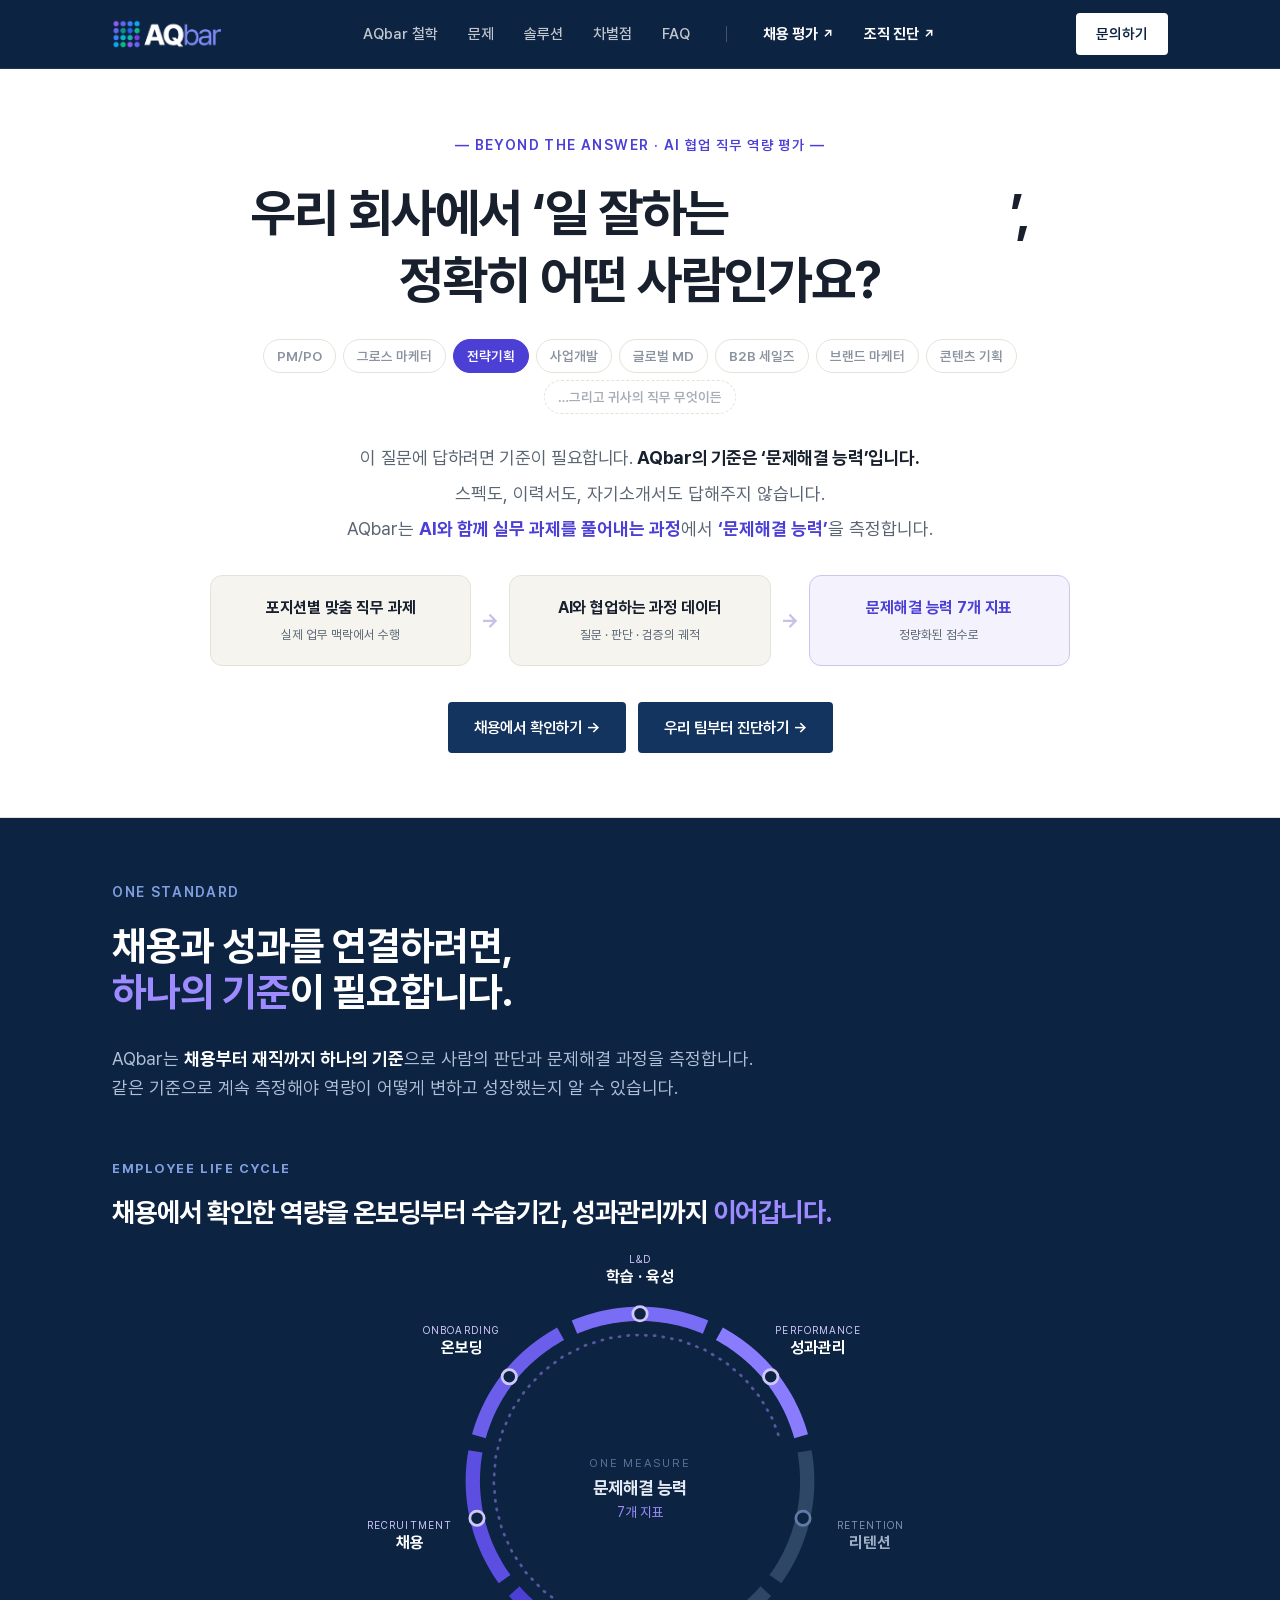
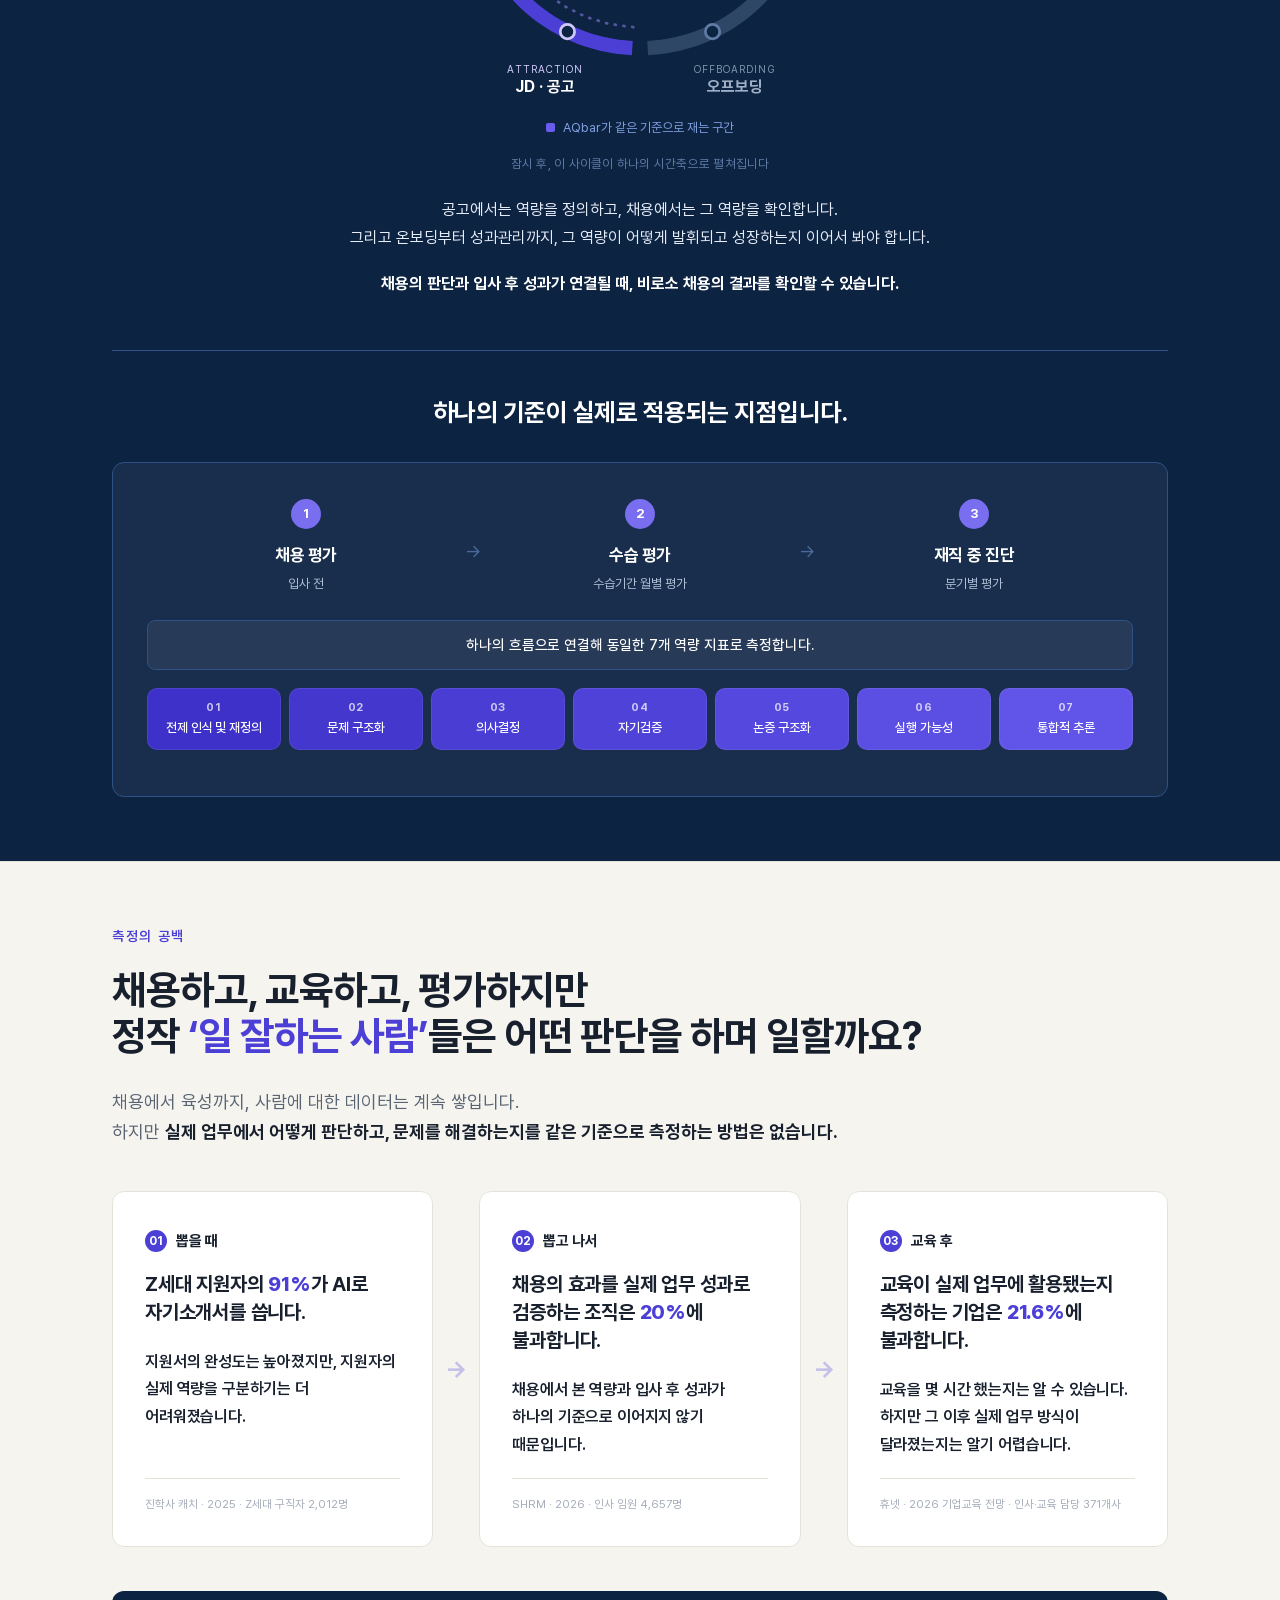
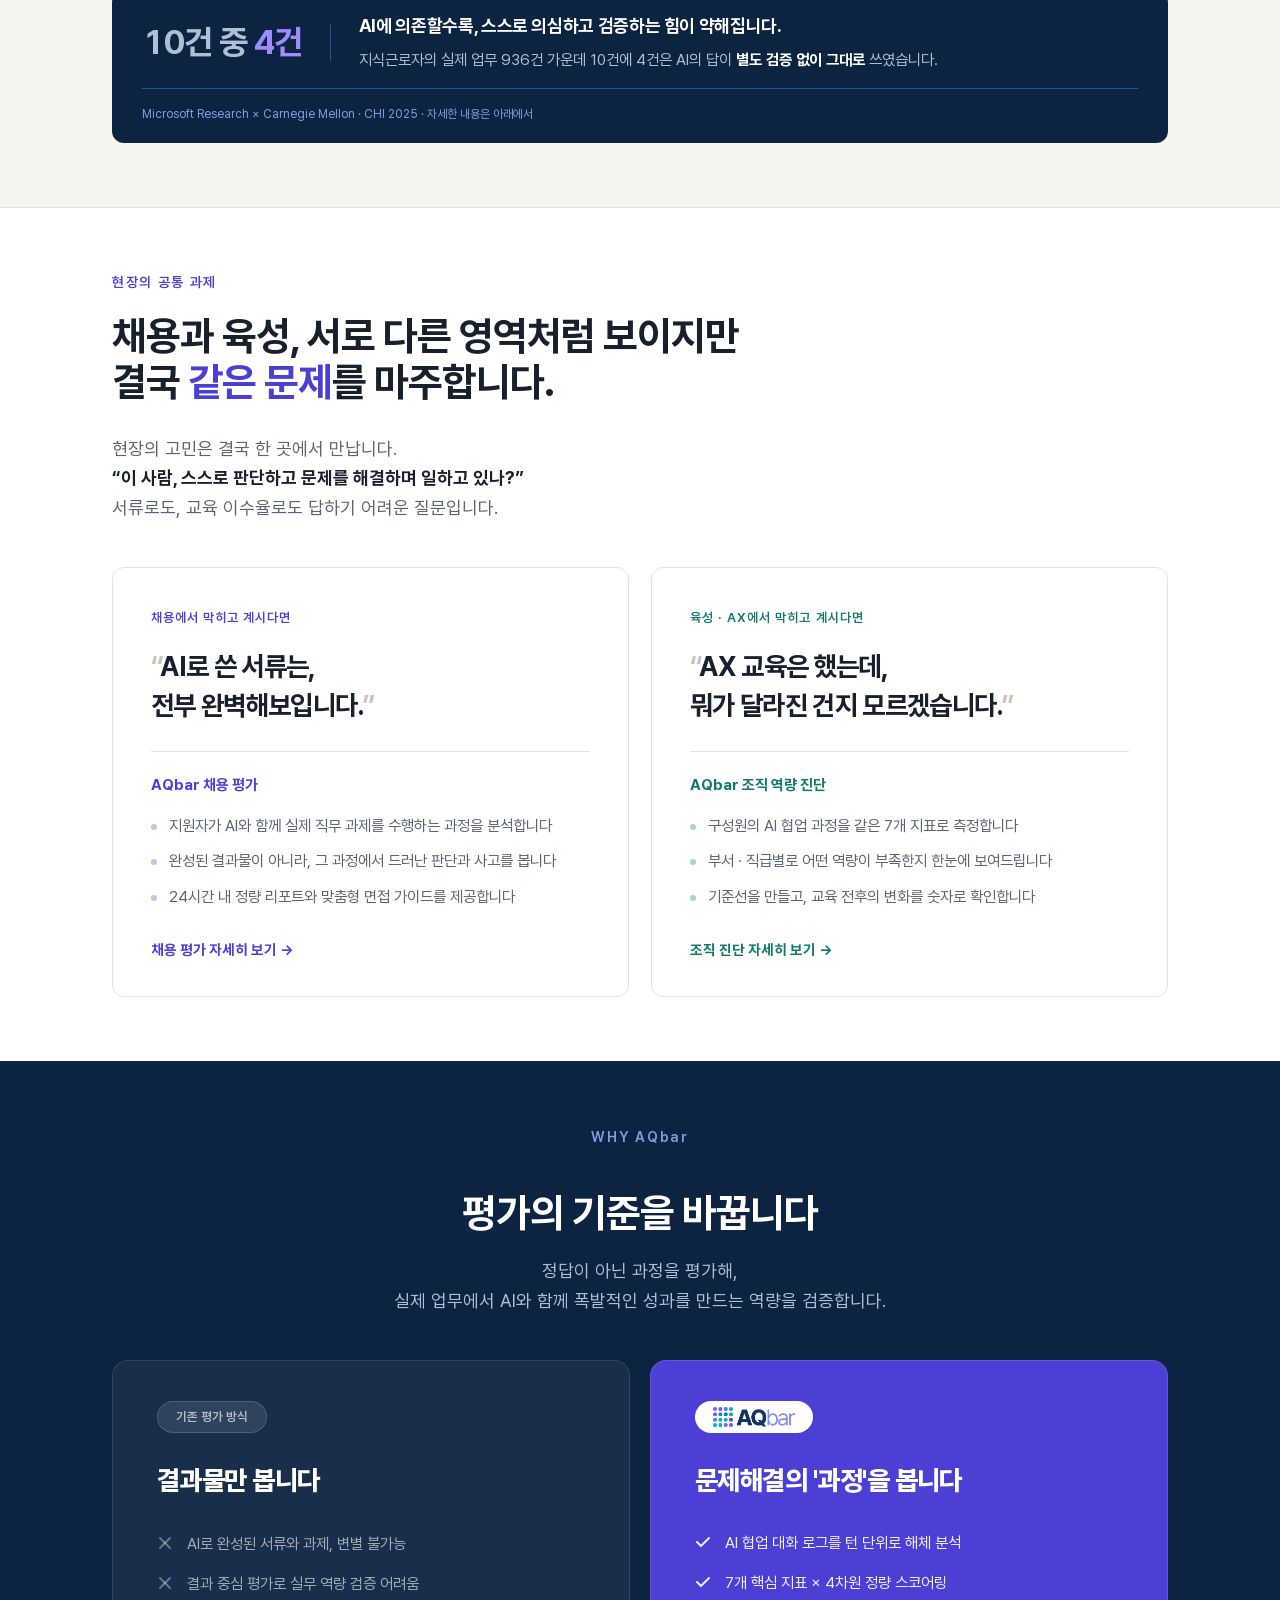
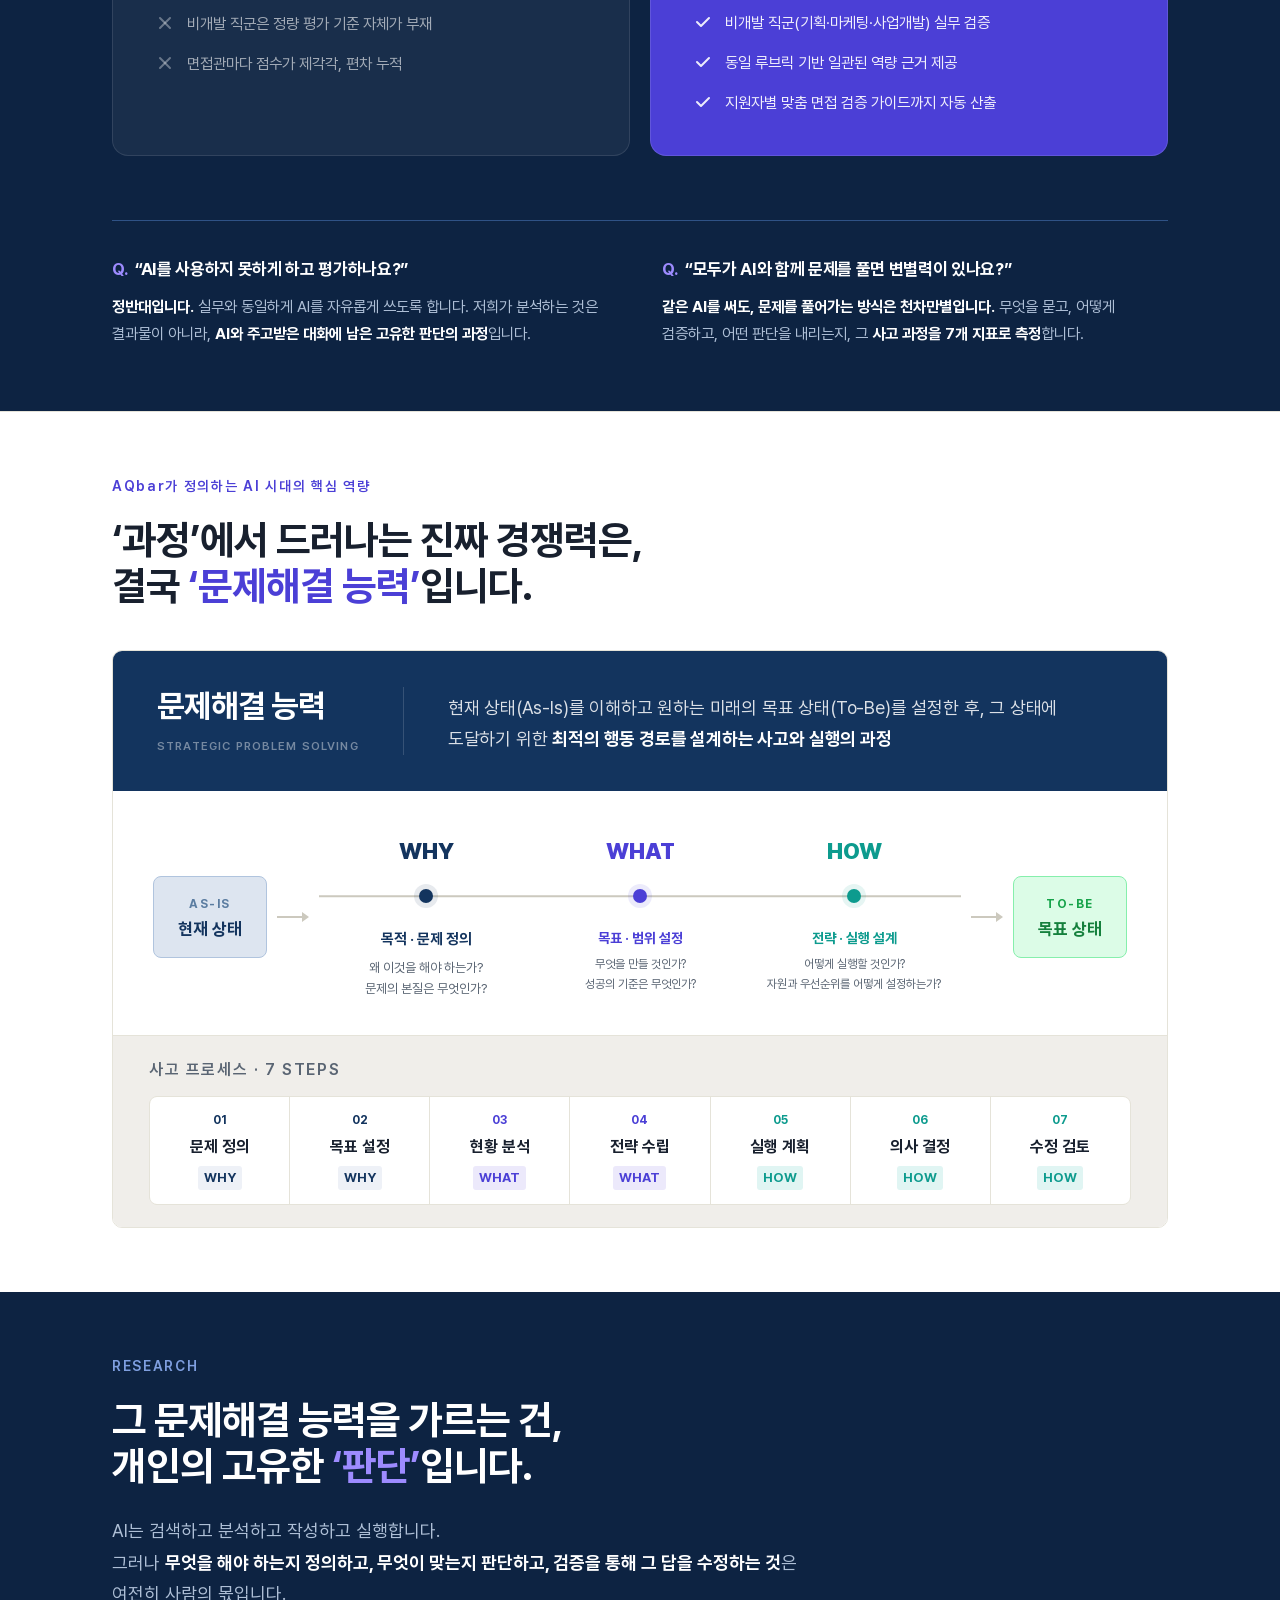
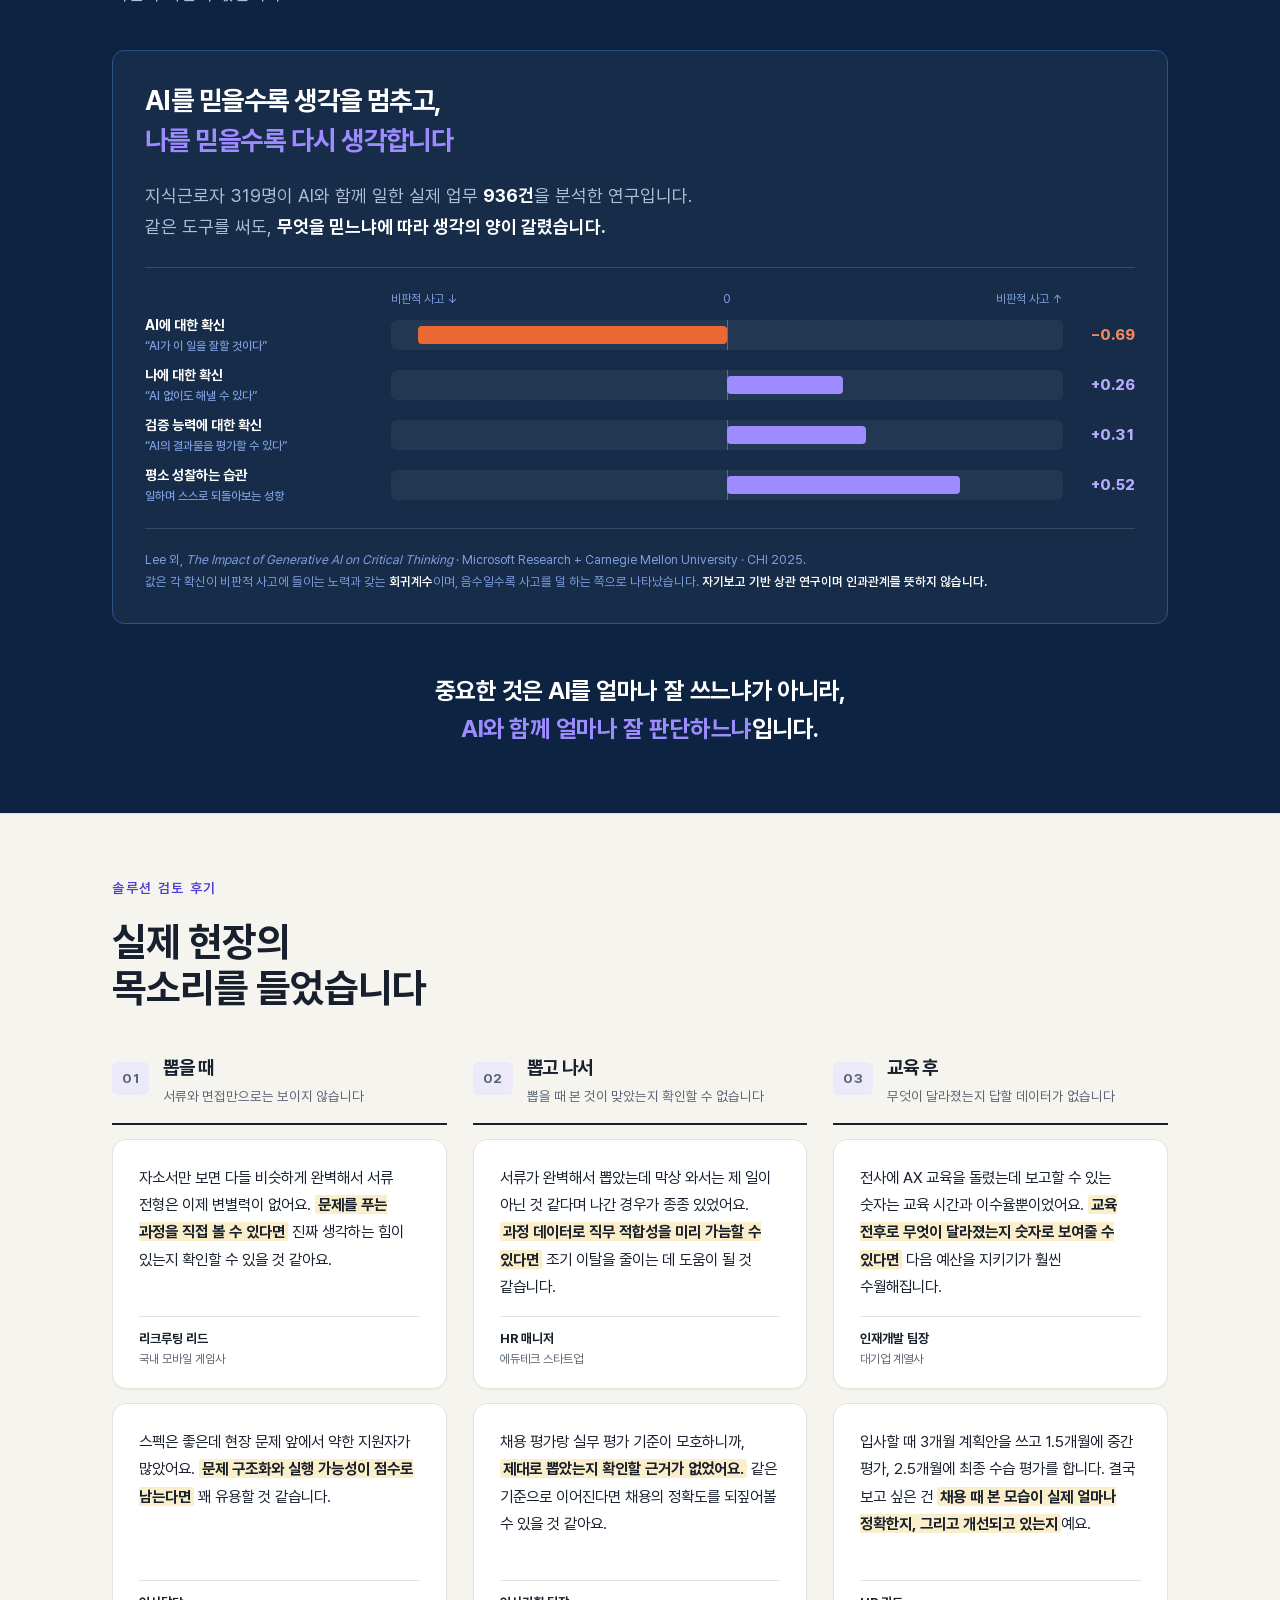
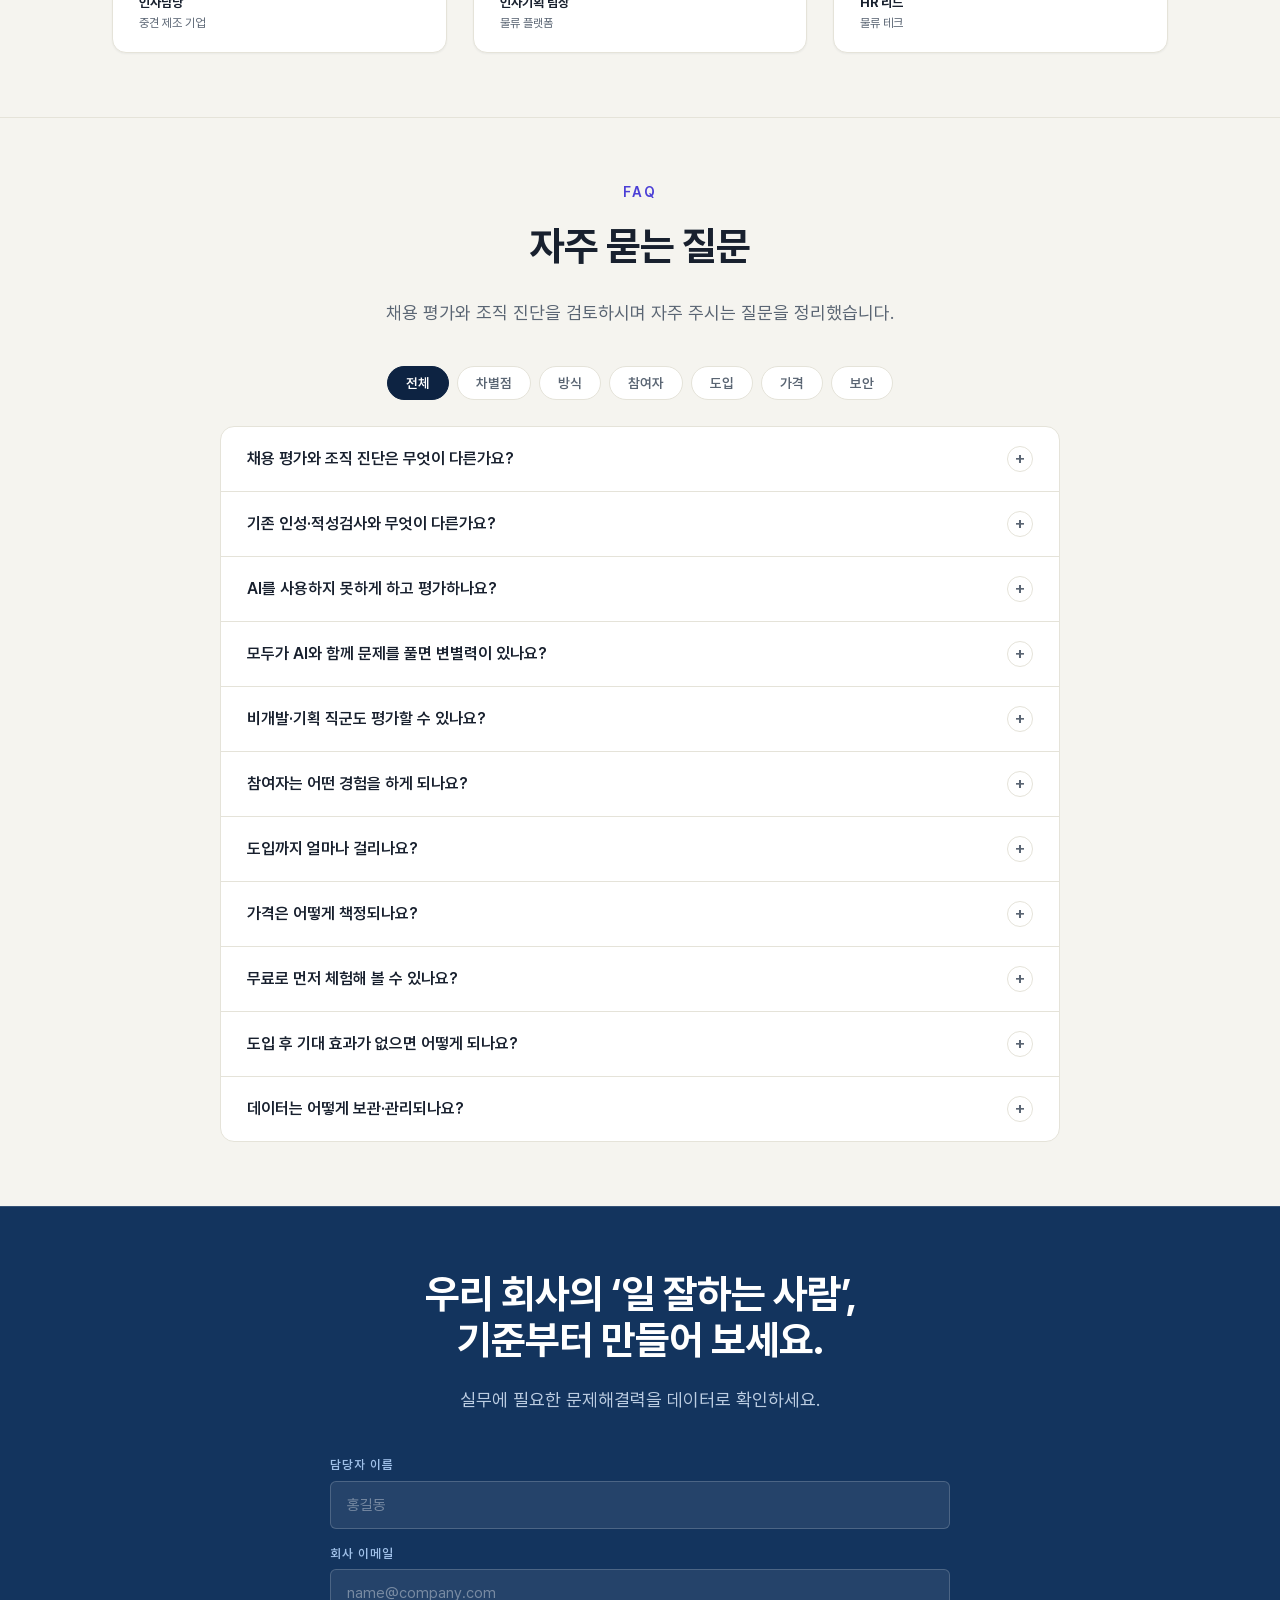
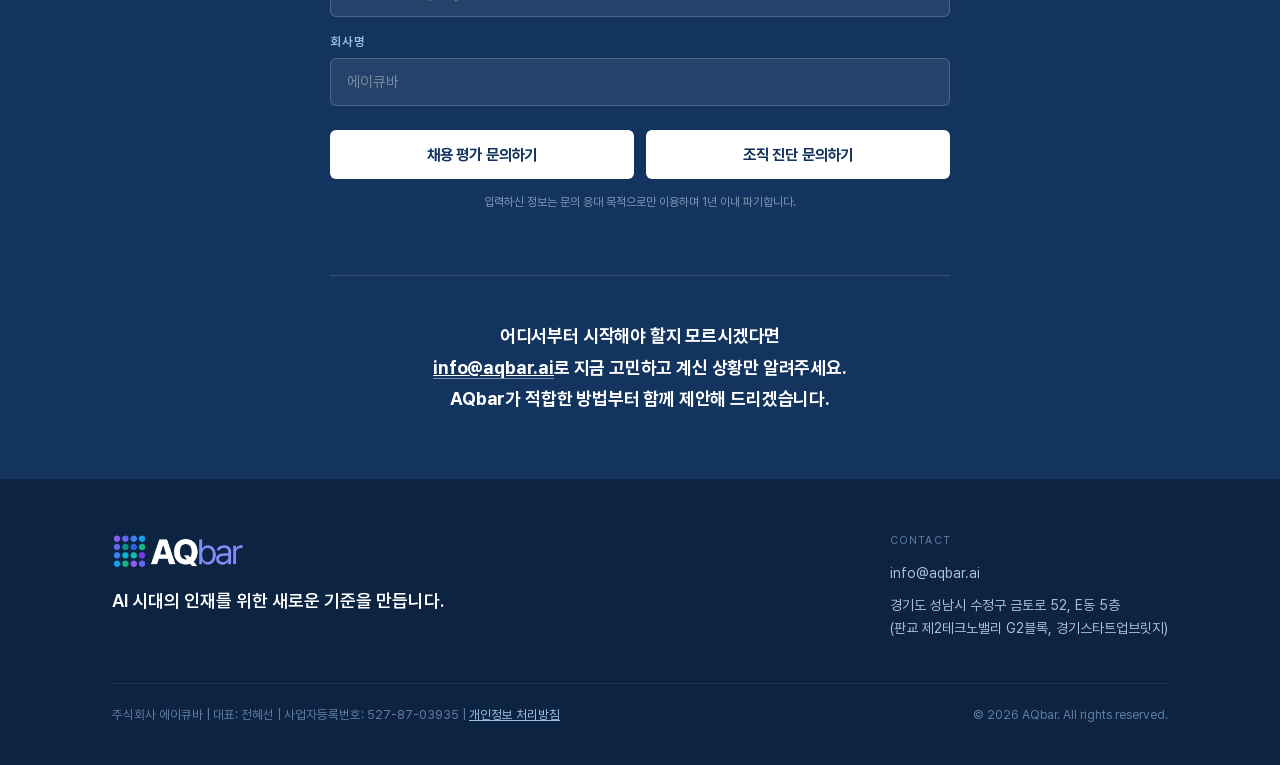
==== index.html @ 27cfe265 "절대경로 링크를 상대경로로 수정 (GitHub Pages 서브폴더 배포 대응) 사이트가 hjun116.github.io/aqbar-website-preview/ 서브폴더에 배포되는" ====
<!DOCTYPE html>
<html lang="ko">
<head>
<script async src="https://www.googletagmanager.com/gtag/js?id=G-YD8F18L7QG"></script>
<script>window.dataLayer=window.dataLayer||[];function gtag(){dataLayer.push(arguments);}gtag('js',new Date());gtag('config','G-YD8F18L7QG');</script>
<meta charset="UTF-8">
<meta name="viewport" content="width=device-width, initial-scale=1.0">
<meta name="format-detection" content="telephone=no">
<title>AQbar(에이큐바) - 일 잘하는 사람을, 숫자로 정의합니다</title>
<meta name="description" content="AQbar는 지원자와 재직자가 AI와 함께 실제 직무 과제를 푸는 과정을 7개 지표로 분석해, '일 잘하는 사람'을 숫자로 정의합니다. 채용 평가와 조직 역량 진단을 하나의 기준으로.">
<link rel="canonical" href="https://aqbar.ai/">
<meta property="og:site_name" content="AQbar(에이큐바)">
<meta property="og:locale" content="ko_KR">
<meta property="og:title" content="우리 회사에서 '일 잘하는 사람', 정확히 어떤 사람입니까?">
<meta property="og:description" content="답할 수 있어야 제대로 뽑고, 답할 수 있어야 제대로 키웁니다. AQbar는 지원자와 재직자가 AI와 함께 실제 직무 과제를 푸는 과정을 7개 지표로 측정합니다.">
<meta property="og:type" content="website">
<meta property="og:url" content="https://aqbar.ai/">
<!-- ⚠️ og-main.png: 로고 아님. 1200×630 전용 이미지로 제작 -->
<meta property="og:image" content="https://aqbar.ai/assets/og-main.png?v=1">
<meta property="og:image:width" content="1200">
<meta property="og:image:height" content="630">
<meta name="twitter:card" content="summary_large_image">
<meta name="twitter:image" content="https://aqbar.ai/assets/og-main.png?v=1">
<link rel="stylesheet" as="style" href="fonts/pretendard/pretendard.css">
<style>
  :root{
    --primary:#13345e;--primary-deep:#0d2342;--accent:#4b3fd6;
    --ink:#18202e;--muted:#5a6573;--bg:#fff;--bg-alt:#f5f4ef;--border:#e5e3d9;
    --on-dark-label:#7f9fe0;--on-dark-body:#aebfd6;--on-dark-rule:#2f5286;
    --hire:#4b3fd6;--lnd:#0f7a6b;
    --sp:64px;--gutter:32px;--container:1120px;--nav-h:68px;
  }
  @media(max-width:768px){:root{--sp:44px;--gutter:20px;}}
  *,*::before,*::after{box-sizing:border-box;}
  /* overflow-x 를 body 에도 주면 body 가 스크롤 컨테이너가 되어
     헤더의 position:sticky 가 화면이 아니라 body 기준이 되고, 결국 고정되지 않는다.
     가로 스크롤 차단은 html 에만 둔다. */
  html{overflow-x:hidden;}
  html,body{margin:0;padding:0;}
  html{scroll-behavior:smooth;}
  body{font-family:'Pretendard','Pretendard Variable',-apple-system,system-ui,sans-serif;-webkit-font-smoothing:antialiased;text-rendering:optimizeLegibility;color:var(--ink);background:var(--bg);line-height:1.5;word-break:keep-all;}
  ::selection{background:#d8d4f7;}
  img{max-width:100%;}
  .aq-sec{padding:var(--sp) var(--gutter);max-width:var(--container);margin:0 auto;}
  .aq-h2{font-size:clamp(24px,3.4vw,40px);line-height:1.16;letter-spacing:-.025em;font-weight:700;margin:0;}
  .aq-label{font-size:14px;font-weight:600;letter-spacing:.12em;color:var(--accent);text-transform:uppercase;margin-bottom:20px;}
  .aq-accent{color:var(--accent);}
  /* 스티키 헤더(--nav-h 68px + 보더 1px) 높이에 맞춰 섹션 시작선이 헤더 바로 아래에 붙게 한다 */
  section[id]{scroll-margin-top:var(--nav-h);}
  @media(max-width:768px){br.mn-br-lg{display:none;}}
  br.mn-br-mo{display:none;}
  @media(max-width:768px){br.mn-br-mo{display:inline;}}
  /* 좁은 데스크톱에서 줄이 넘쳐 두 글자짜리 고아 줄이 생기는 긴 문장용 */
  @media(max-width:960px){br.mn-br-xl{display:none;}}

  /* NAV */
  .mn-header{position:sticky;top:0;z-index:50;background:var(--primary-deep);border-bottom:1px solid rgba(255,255,255,.08);}
  .mn-header__inner{max-width:var(--container);margin:0 auto;padding:0 var(--gutter);height:var(--nav-h);display:flex;align-items:center;justify-content:space-between;gap:28px;}
  .mn-logo{display:flex;align-items:center;flex:none;line-height:0;}
  .mn-logo img{height:30px;width:auto;display:block;}
  .aq-nav-links{display:flex;align-items:center;gap:30px;font-size:15px;font-weight:500;}
  .aq-nav-links a{color:rgba(255,255,255,.75);text-decoration:none;transition:color .15s;white-space:nowrap;}
  .aq-nav-links a:hover{color:#fff;}
  .aq-nav-sep{width:1px;height:16px;background:rgba(255,255,255,.22);margin:0 6px;flex:none;}
  .aq-nav-links a.aq-nav-out{color:#fff;font-weight:700;}
  .aq-nav-links a.aq-nav-out:hover{color:rgba(255,255,255,.75);}
  .aq-nav-out__arrow{font-size:13px;margin-left:1px;}
  .aq-nav-cta{display:flex;align-items:center;gap:12px;flex:none;white-space:nowrap;}
  .aq-nav-cta a{font-size:14.5px;font-weight:600;color:var(--primary-deep);text-decoration:none;padding:10px 20px;background:#fff;border-radius:4px;transition:background .15s;}
  .aq-nav-cta a:hover{background:#c7d6ef;}
  .aq-nav-toggle{display:none;background:none;border:1.5px solid rgba(255,255,255,.3);border-radius:6px;cursor:pointer;padding:7px 10px;color:#fff;flex-direction:column;gap:5px;flex:none;}
  .aq-nav-toggle span{display:block;width:18px;height:2px;background:currentColor;border-radius:1px;transition:transform .22s,opacity .18s;}
  .aq-nav-toggle[aria-expanded="true"] span:nth-child(1){transform:translateY(7px) rotate(45deg);}
  .aq-nav-toggle[aria-expanded="true"] span:nth-child(2){opacity:0;transform:scaleX(0);}
  .aq-nav-toggle[aria-expanded="true"] span:nth-child(3){transform:translateY(-7px) rotate(-45deg);}
  /* 메뉴 7개 + 문의하기 버튼이 920px 아래에서 헤더를 넘쳐 가로 스크롤이 생긴다 */
  @media(max-width:920px){
    .aq-nav-links{display:none;position:absolute;top:var(--nav-h);left:0;right:0;background:var(--primary-deep);flex-direction:column;align-items:stretch;gap:0;padding:4px 0 12px;border-bottom:1px solid rgba(255,255,255,.1);z-index:49;}
    .aq-nav-links.open{display:flex;}
    .aq-nav-links a{padding:13px 24px;font-size:15px;}
    .aq-nav-sep{display:none;}.aq-nav-toggle{display:flex;}.aq-nav-cta{display:none;}
  }

  /* BUTTONS */
  .mn-btn{display:inline-block;font-size:15.5px;font-weight:600;text-decoration:none;border-radius:4px;padding:14px 26px;transition:background .15s,border-color .15s;}
  .mn-btn--primary{color:#fff;background:var(--primary);}
  .mn-btn--primary:hover{background:var(--primary-deep);}
  .mn-btn--ghost{color:var(--ink);background:#fff;border:1px solid var(--border);padding:14px 24px;}
  .mn-btn--ghost:hover{border-color:#c9c7bc;}
  .mn-btn--light{color:var(--primary-deep);background:#fff;}
  .mn-btn--light:hover{background:#e8edf6;}

  /* HERO */
  .mn-hero{background:var(--bg);border-bottom:1px solid var(--border);}
  .mn-hero__inner{max-width:1040px;margin:0 auto;padding:var(--sp) var(--gutter);text-align:center;}
  .mn-hero__eyebrow{display:inline-flex;align-items:center;gap:8px;margin-bottom:26px;flex-wrap:wrap;}
  .mn-hero__eyebrow span{font-size:14px;font-weight:600;letter-spacing:.1em;color:var(--accent);text-transform:uppercase;}
  @media(max-width:440px){
    .mn-hero__eyebrow span{letter-spacing:.045em;}
  }
  .mn-hero h1{margin:0 auto;max-width:940px;font-size:clamp(29px,4.7vw,52px);line-height:1.22;letter-spacing:-.03em;font-weight:700;}
  .mn-role{display:inline-block;color:var(--accent);border-bottom:3px solid #cbc6f0;padding-bottom:1px;transition:opacity .28s ease;}
  .mn-role.sw{opacity:0;}
  .mn-rolebar{display:flex;gap:7px;justify-content:center;flex-wrap:wrap;margin:26px auto 0;max-width:760px;}
  .mn-rolebar span{font-size:13.5px;font-weight:600;color:#8b93a0;padding:6px 13px;border-radius:20px;background:#fff;border:1px solid var(--border);transition:all .2s;}
  .mn-rolebar span.on{background:var(--accent);border-color:var(--accent);color:#fff;}
  .mn-rolebar span.more{background:transparent;border-style:dashed;color:#a7adb6;}
  .mn-hero__sub{margin:28px auto 0;max-width:720px;}
  .mn-hero__sub p{margin:0;font-size:18px;line-height:1.75;color:var(--muted);}
  .mn-hero__sub p+p{margin-top:4px;}
  .mn-hero__sub strong{color:var(--ink);font-weight:700;}
  .mn-hero__actions{display:flex;gap:12px;justify-content:center;margin-top:36px;flex-wrap:wrap;}
  @media(max-width:768px){
    .mn-hero h1{font-size:26px;line-height:1.3;}
    .mn-hero__actions{flex-direction:column;align-items:stretch;}
    .mn-hero__actions a{text-align:center;}
  }

  .mn-hflow{display:flex;align-items:stretch;justify-content:center;gap:0;margin:30px auto 0;max-width:860px;}
  .mn-hflow__step{flex:1;background:var(--bg-alt);border:1px solid var(--border);border-radius:12px;padding:20px 14px;}
  .mn-hflow__step b{display:block;font-size:16px;font-weight:700;color:var(--ink);letter-spacing:-.01em;}
  .mn-hflow__step span{display:block;margin-top:6px;font-size:12.5px;color:var(--muted);}
  .mn-hflow__step--out{background:rgba(75,63,214,.06);border-color:#cbc6f0;}
  .mn-hflow__step--out b{color:var(--accent);}
  .mn-hflow i{flex:none;display:flex;align-items:center;padding:0 10px;color:#c5c1e8;font-size:20px;font-weight:700;font-style:normal;}
  @media(max-width:640px){.mn-hflow{flex-direction:column;align-items:center;}.mn-hflow__step{flex:none;width:70%;}.mn-hflow i{transform:rotate(90deg);padding:6px 0;justify-content:center;}}

  /* STRIP */
  .mn-strip{background:var(--bg-alt);border-bottom:1px solid var(--border);}
  .mn-strip__inner{max-width:var(--container);margin:0 auto;padding:26px var(--gutter);display:flex;align-items:center;justify-content:center;gap:14px 40px;flex-wrap:wrap;}
  .mn-strip__item{font-size:14.5px;color:var(--muted);}
  .mn-strip__item b{color:var(--primary);font-weight:700;}
  .mn-strip__dot{width:4px;height:4px;border-radius:50%;background:#c9c5bb;}
  @media(max-width:768px){.mn-strip__dot{display:none;}.mn-strip__inner{gap:10px 24px;}}

  /* section head shared */
  .mn-sechead{max-width:780px;margin-bottom:44px;}
  .mn-sechead h2{margin:0;}
  .mn-lead{margin:28px 0 0;font-size:18px;line-height:1.65;color:var(--muted);}
  .mn-lead b{color:var(--ink);font-weight:700;}
  @media(max-width:768px){.mn-lead{font-size:15px;}}

  /* LOOP (dark, right after hero) */
  .mn-sec--dark{background:var(--primary-deep);color:#fff;}
  .mn-sec--dark .aq-label{color:var(--on-dark-label);}
  .mn-sec--dark .mn-lead{color:var(--on-dark-body);}
  .mn-sec--dark .mn-lead b{color:#fff;}
  .mn-sec--dark h2,.mn-sec--dark h3{color:#fff;}
  .mn-loop{display:grid;grid-template-columns:0.82fr 1.18fr;gap:44px;align-items:center;}
  .mn-loop__svg{display:block;width:100%;height:auto;max-width:400px;}
  .mn-loop__body h2{margin:0;}
  .mn-loop__body .mn-lead{font-size:18px;}
  .mn-loop__hi{margin:24px 0 0;padding:22px 26px;background:rgba(75,63,214,.16);border:1px solid #4b3fd6;border-radius:10px;}
  .mn-loop__hi p{margin:0;font-size:16px;line-height:1.75;color:var(--on-dark-body);}
  .mn-loop__hi strong{color:#fff;font-weight:700;}
  .mn-loop__note{margin:20px 0 0;font-size:12.5px;line-height:1.75;color:var(--on-dark-label);}
  @media(max-width:860px){.mn-loop{grid-template-columns:1fr;gap:36px;}.mn-loop__svg{margin:0 auto;}}

  /* FORK */
  .mn-fork{display:grid;grid-template-columns:1fr 1fr;gap:22px;margin-top:44px;}
  .mn-forkcard{display:flex;flex-direction:column;padding:40px 38px 34px;background:#fff;border:1px solid var(--border);border-radius:12px;transition:border-color .18s,transform .18s,box-shadow .18s;text-decoration:none;}
  .mn-forkcard:hover{border-color:#b9b3ea;transform:translateY(-3px);box-shadow:0 14px 34px rgba(24,32,46,.09);}
  .mn-forkcard__tag{font-size:13px;font-weight:600;letter-spacing:.08em;color:var(--accent);margin-bottom:20px;}
  .mn-forkcard__tag.l{color:var(--lnd);}
  .mn-forkcard__quote{margin:0;font-size:clamp(21px,2.4vw,27px);font-weight:700;line-height:1.45;letter-spacing:-.025em;color:var(--ink);}
  .mn-forkcard__quote span.q{color:#c9c5bb;}
  .mn-forkcard__rule{height:1px;background:var(--border);margin:26px 0 22px;}
  .mn-forkcard__name{font-size:15px;font-weight:700;color:var(--accent);margin-bottom:16px;}
  .mn-forkcard__name.l{color:var(--lnd);}
  .mn-forkcard ul{margin:0;padding:0;list-style:none;}
  .mn-forkcard li{position:relative;padding-left:18px;font-size:15.5px;line-height:1.7;color:var(--muted);}
  .mn-forkcard li+li{margin-top:9px;}
  .mn-forkcard li::before{content:'';position:absolute;left:0;top:11px;width:6px;height:6px;border-radius:50%;background:#c5c1e8;}
  .mn-forkcard li.l::before{background:#a9d3ca;}
  .mn-forkcard__foot{margin-top:auto;padding-top:28px;}
  .mn-forkcard__go{font-size:14.5px;font-weight:700;color:var(--accent);}
  .mn-forkcard__go.l{color:var(--lnd);}
  .mn-fork__after{margin:30px 0 0;padding:20px 24px;background:var(--bg-alt);border:1px solid var(--border);border-radius:8px;font-size:15.5px;line-height:1.7;color:var(--muted);}
  .mn-fork__after strong{color:var(--ink);font-weight:700;}
  @media(max-width:860px){.mn-fork{grid-template-columns:1fr;gap:14px;margin-top:32px;}.mn-forkcard{padding:30px 26px 26px;}.mn-forkcard__quote{font-size:clamp(19px,5.4vw,23px);}}

  /* ENGINE (redesign, light-alt) */
  .mn-sec--alt{background:var(--bg-alt);}
  .mn-quote{max-width:840px;margin:0 0 56px;padding:6px 0 6px 28px;border-left:3px solid var(--accent);}
  .mn-quote p{margin:0;font-size:clamp(20px,2.5vw,27px);font-weight:700;line-height:1.5;letter-spacing:-.02em;color:var(--ink);}
  .mn-quote cite{display:block;margin-top:14px;font-style:normal;font-size:15.5px;font-weight:500;line-height:1.7;color:var(--muted);}
  .mn-engine2{display:grid;grid-template-columns:0.78fr 1.22fr;gap:56px;align-items:start;}
  .mn-how h3,.mn-what h3{margin:0 0 22px;font-size:15px;font-weight:700;letter-spacing:.04em;color:var(--muted);text-transform:uppercase;}
  .mn-layer{border-top:1px solid var(--border);}
  .mn-layer__row{padding:18px 0;border-bottom:1px solid var(--border);}
  .mn-layer__row b{display:block;font-size:12.5px;font-weight:700;letter-spacing:.06em;color:var(--accent);margin-bottom:5px;}
  .mn-layer__row span{font-size:16px;font-weight:600;color:var(--ink);}
  .mn-layer__row em{display:block;font-style:normal;font-size:14px;color:var(--muted);margin-top:3px;}
  .mn-what__list{border-top:1px solid var(--border);}
  .mn-what__item{display:grid;grid-template-columns:56px 1fr;gap:16px;align-items:baseline;padding:17px 0;border-bottom:1px solid var(--border);}
  .mn-what__no{font-size:22px;font-weight:700;letter-spacing:-.02em;color:#cbc6e6;line-height:1;font-variant-numeric:tabular-nums;}
  .mn-what__name{font-size:18px;font-weight:700;letter-spacing:-.01em;color:var(--ink);}
  .mn-what__name em{display:inline;font-style:normal;font-size:14.5px;font-weight:500;color:var(--muted);margin-left:8px;}
  @media(max-width:860px){.mn-engine2{grid-template-columns:1fr;gap:36px;}.mn-what__item{grid-template-columns:44px 1fr;}}

  /* EVIDENCE (big numbers) */
  .mn-eviwrap{display:grid;grid-template-columns:repeat(3,1fr);gap:20px;margin-top:44px;}
  .mn-evi{display:flex;flex-direction:column;padding:38px 32px 30px;background:#fff;border:1px solid var(--border);border-radius:12px;}
  .mn-evi__num{font-size:clamp(52px,7vw,80px);font-weight:800;letter-spacing:-.04em;color:var(--accent);line-height:.95;}
  .mn-evi__num small{font-size:.42em;font-weight:700;margin-left:3px;letter-spacing:-.02em;}
  .mn-evi__rule{height:1px;background:var(--border);margin:24px 0 20px;}
  .mn-evi p{margin:0;font-size:16px;line-height:1.7;letter-spacing:-.01em;color:var(--ink);font-weight:600;}
  .mn-evi p strong{color:var(--accent);}
  /* .mn-evi p 가 특정도에서 이기므로 태그를 붙여 출처 스타일이 실제로 적용되게 한다 */
  .mn-evi p.mn-evi__src{margin:auto 0 0;padding-top:16px;border-top:1px solid var(--border);min-height:38px;font-size:11.5px;font-weight:400;line-height:1.6;letter-spacing:0;color:#a5acb8;}
  .mn-evi__cite{margin:30px 0 0;padding:20px 24px;border-left:3px solid var(--accent);background:var(--bg-alt);font-size:15.5px;line-height:1.75;color:var(--muted);}
  .mn-evi__cite strong{color:var(--ink);font-weight:700;}
  .mn-evi__cite a{color:var(--accent);font-weight:700;text-decoration:none;border-bottom:1px solid #c5c1e8;}
  @media(max-width:860px){.mn-eviwrap{grid-template-columns:1fr;gap:14px;margin-top:32px;}.mn-evi{padding:30px 26px 24px;}}

  /* EVIDENCE v2 - lifecycle */
  .mn-evi2{display:flex;align-items:stretch;gap:0;margin-top:44px;}
  .mn-evi2 .mn-evi{flex:1;}
  .mn-evi__conn{flex:none;width:46px;display:flex;align-items:center;justify-content:center;color:#c5c1e8;font-size:24px;font-weight:700;}
  .mn-evi__stage{display:flex;align-items:center;gap:9px;font-size:15px;font-weight:700;color:var(--ink);margin-bottom:18px;}
  .mn-evi__stage .n{flex:none;font-size:12px;font-weight:700;color:#fff;background:var(--accent);width:22px;height:22px;border-radius:50%;display:flex;align-items:center;justify-content:center;letter-spacing:0;}
  .mn-evi__num .cu{font-variant-numeric:tabular-nums;}
  @media(max-width:860px){
    .mn-evi2{flex-direction:column;}
    .mn-evi__conn{width:auto;height:34px;transform:rotate(90deg);margin:2px 0;}
  }
  /* CTA */
  .mn-cta{background:var(--primary);color:#fff;}
  .mn-cta__inner{max-width:900px;margin:0 auto;text-align:center;}
  .mn-cta h2{margin:0;color:#fff;}
  .mn-cta p{margin:26px auto 0;max-width:700px;font-size:18px;line-height:1.75;color:var(--on-dark-body);}
  .mn-cta__actions{display:flex;gap:12px;justify-content:center;margin-top:36px;flex-wrap:wrap;}
  .mn-cta__mail{margin:28px 0 0;font-size:14.5px;color:var(--on-dark-label);}
  .mn-cta__mail a{color:#fff;text-decoration:none;border-bottom:1px solid var(--on-dark-rule);}
  @media(max-width:768px){.mn-cta__actions{flex-direction:column;align-items:stretch;}.mn-cta__actions a{text-align:center;}}
  /* 헤드라인 첫 줄 '우리 회사의 일 잘하는 사람,' 이 끊기지 않는 최대 크기.
     좌우 여백이 고정폭이라 vw 비례만으로는 안 맞아 calc 로 뺀다 */
  @media(max-width:430px){.mn-cta h2{font-size:clamp(20px,calc(7.3vw - 3px),24px);}}

  .mn-loop__close{margin:22px 0 0;font-size:16px;line-height:1.7;color:var(--on-dark-body);}
  .mn-loop__close b{color:#fff;font-weight:700;}
  .mn-fork__link{margin:44px auto 0;text-align:center;max-width:760px;}
  .mn-fork__link p{margin:0;font-size:19px;line-height:1.7;color:var(--muted);}
  .mn-fork__link p b{color:var(--ink);font-weight:700;}
  .mn-fork__link-sub{margin-top:14px !important;font-size:15.5px !important;}
  .mn-evi__kicker{font-size:13px;font-weight:700;letter-spacing:.08em;color:#b9b6ab;margin-bottom:14px;}
  @media(max-width:768px){.mn-fork__link p{font-size:16.5px;}}
  /* FOOTER */
  .mn-footer{background:var(--primary-deep);color:#aebfd6;}
  .mn-footer__inner{max-width:var(--container);margin:0 auto;padding:54px var(--gutter) 40px;}
  .mn-footer__row{display:flex;align-items:flex-start;justify-content:space-between;gap:40px;flex-wrap:wrap;}
  .mn-footer__brand{max-width:340px;}
  .mn-footer__brand img{height:36px;width:auto;display:block;}
  .mn-footer__tag{margin:18px 0 0;font-size:18px;font-weight:600;line-height:1.5;color:#fff;word-break:keep-all;}
  .mn-footer__label{font-family:'Pretendard',sans-serif;font-size:11px;letter-spacing:.1em;color:#637da3;text-transform:uppercase;margin-bottom:14px;}
  .mn-footer__contact{display:flex;flex-direction:column;gap:10px;font-size:14px;color:#aebfd6;}
  .mn-footer__contact a{color:#aebfd6;text-decoration:none;}
  .mn-footer__contact a:hover{color:#fff;}
  .mn-footer__contact p{margin:0;line-height:1.6;}
  .mn-footer__legal{
    margin-top:44px;padding-top:22px;border-top:1px solid #1d3658;
    display:flex;justify-content:space-between;gap:16px;flex-wrap:wrap;
    font-size:12.5px;color:#637da3;
  }
  .mn-footer__legal a{color:#9fc0e8;}

  /* ==== v6 수정: LOOP / ENGINE / EVIDENCE ==== */
  /* 이 라벨은 영문 + 한글 병기라 좁은 화면에서 '후에도'만 떨어진다. 한 줄에 담기게 줄인다 */
  @media (max-width:430px){ #loop .aq-label{ font-size:12px; letter-spacing:.07em; } }
  #loop .mn-sechead{ margin-bottom:44px; max-width:760px; }
  #loop .mn-sechead .aq-label{ color:var(--on-dark-label); }
  #loop .mn-sechead h2{ color:#fff; }
  .mn-loop__fig svg{ display:block; width:100%; height:auto; max-width:440px; margin:0 auto; }
  .mn-nowrap{ white-space:nowrap; }
  @media(max-width:620px){ .mn-nowrap{ white-space:normal; } }

  /* ENGINE 재구성 */
  .mn-eblk{ margin-top:44px; }
  .mn-subh{ margin:0 0 20px; font-size:15px; font-weight:700; letter-spacing:.02em; color:var(--muted); display:flex; align-items:center; gap:10px; }
  .mn-subh::before{ content:''; width:22px; height:2px; background:var(--accent); display:inline-block; }
  .mn-subh span{ color:var(--ink); }
  .mn-lay{ display:grid; grid-template-columns:repeat(3,1fr); gap:16px; }
  .mn-lay__card{ position:relative; background:#fff; border:1px solid var(--border); border-radius:12px; padding:26px 26px; overflow:hidden; }
  .mn-lay__card::before{ content:''; position:absolute; left:0; top:0; bottom:0; width:3px; background:var(--accent); opacity:.85; }
  .mn-lay__no{ font-size:13px; font-weight:800; letter-spacing:.06em; color:var(--accent); }
  .mn-lay__t{ margin-top:9px; font-size:18px; font-weight:700; letter-spacing:-.01em; color:var(--ink); }
  .mn-lay__d{ margin-top:10px; font-size:14.5px; line-height:1.6; color:var(--muted); }
  .mn-mx{ display:grid; grid-template-columns:repeat(3,1fr); gap:14px; }
  .mn-mx__item{ background:#fff; border:1px solid var(--border); border-radius:12px; padding:22px 22px; }
  .mn-mx__item--hl{ border-color:#c9c2f2; background:#faf9ff; }
  .mn-mx__no{ font-size:12px; font-weight:700; letter-spacing:.04em; color:var(--accent); }
  .mn-mx__name{ margin-top:8px; font-size:17px; font-weight:700; letter-spacing:-.01em; color:var(--ink); }
  .mn-mx__item--hl .mn-mx__name{ color:var(--accent); }
  .mn-mx__desc{ margin-top:8px; font-size:13.5px; line-height:1.55; color:var(--muted); }
  @media(max-width:860px){ .mn-lay{ grid-template-columns:1fr; } .mn-mx{ grid-template-columns:1fr 1fr; } }
  @media(max-width:560px){ .mn-mx{ grid-template-columns:1fr; } }

  /* EVIDENCE 가독성 */
  .mn-evi__hl{ margin:0; font-size:16.5px; line-height:1.6; letter-spacing:-.01em; color:var(--ink); font-weight:600; }
  .mn-evi__hl strong{ color:var(--accent); font-weight:800; }
  .mn-evi__sub{ margin:22px 0 20px !important; font-size:14.5px; line-height:1.75; color:var(--muted); font-weight:400; }

  /* ===== 연구 근거 (이식) ===== */
  #research .aq-label{ color:var(--on-dark-label); }
  #research .aq-h2{ color:#fff; }
  .dg-why-conclusion{ margin-top:76px; max-width:880px; }
  .dg-why-conclusion h2{ margin:0; }
  .dg-why-conclusion p{ margin:26px 0 0; font-size:18px; line-height:1.75; color:var(--on-dark-body); }
  .dg-why-conclusion p strong{ color:#fff; font-weight:700; }
  .dg-evidence{ margin-top:40px; }
  .dg-evidence__head{ max-width:760px; }
  .dg-evidence__head h3{ margin:0; font-size:clamp(21px,2.6vw,27px); letter-spacing:-.02em; color:#fff; }
  .dg-evidence__head p{ margin:18px 0 0; font-size:18px; line-height:1.75; color:var(--on-dark-body); }
  .dg-evidence__head p strong{ color:#fff; font-weight:700; }
  .dg-evidence__note{ margin:26px 0 0; font-size:12.5px; line-height:1.75; color:var(--on-dark-label); }
  .dg-evidence__note strong{ color:#fff; font-weight:600; }
  .dg-closing{ margin-top:48px; text-align:center; }
  .dg-closing p{ margin:0; font-size:24px; font-weight:700; line-height:1.6; letter-spacing:-.02em; color:#fff; }
  .dg-belief { padding:30px 32px; background:rgba(255,255,255,.04); border:1px solid var(--on-dark-rule); border-radius:12px; }
  .dg-belief__title { font-size:16px; line-height:1.6; color:var(--on-dark-body); }
  .dg-belief__title strong { color:#fff; font-weight:700; }
  /* 카드 전체가 아니라 막대 트랙을 기준으로 눈금을 놓아야 0 이 기준선과 맞는다 */
  .dg-belief__scale { display:grid; grid-template-columns:230px 1fr 56px; gap:16px; margin:22px 0 8px; font-size:12px; color:var(--on-dark-label); }
  .dg-belief__ticks { grid-column:2; display:flex; justify-content:space-between; }
  /* 세로 적층 레이아웃(640px 이하)에서는 이 눈금 줄을 없앤다.
     글자를 줄여도 떠 있는 조각글처럼 읽히는데, 정보 자체가 중복이다.
     바로 위 문단이 +/- 의미를 설명하고, 트랙마다 0 기준선이 그려져 있고,
     행마다 부호 있는 값이 색으로 붙어 있다. 데스크톱(표 레이아웃)에서는
     네 트랙 위에 한 줄로 걸쳐져 제 역할을 하므로 그대로 둔다 */
  @media (max-width:640px){
    .dg-belief__scale { display:none; }
    /* 눈금 줄이 사라지며 그 여백까지 없어져 설명 문단과 첫 행이 붙는다 */
    .dg-belief__rows { margin-top:26px; }
  }
  .dg-belief__note { margin:10px 0 0; font-size:13px; line-height:1.6; color:var(--on-dark-label); }
  .dg-belief__note b { color:#cfd8e8; font-weight:600; }
  .dg-belief__rows { display:flex; flex-direction:column; gap:12px; }
  .dg-belief__row { display:grid; grid-template-columns:230px 1fr 56px; align-items:center; gap:16px; }
  .dg-belief__lab { font-size:14px; font-weight:700; color:#fff; line-height:1.35; }
  .dg-belief__lab em { display:block; font-style:normal; font-size:12px; font-weight:500; color:var(--on-dark-label); margin-top:3px; }
  .dg-belief__track { position:relative; height:30px; background:rgba(255,255,255,.05); border-radius:6px; }
  .dg-belief__track::before { content:''; position:absolute; left:50%; top:0; bottom:0; width:1px; background:rgba(255,255,255,.28); }
  .dg-belief__bar { position:absolute; top:6px; bottom:6px; border-radius:4px; }
  .dg-belief__bar--neg { right:50%; background:#eb6834; }
  .dg-belief__bar--pos { left:50%; background:#9d8bff; }
  .dg-belief__val { text-align:right; font-size:15px; font-weight:800; font-variant-numeric:tabular-nums; }
  .dg-belief__val--neg { color:#f2895f; }
  .dg-belief__val--pos { color:#b8abff; }
  #loop .mn-loop{ align-items:start; }
  #loop .mn-lifeband{ margin-top:26px; }
  #loop .mn-lifeband > div{ padding:28px 26px 24px !important; }
  @media(max-width:860px){ #loop .mn-lifeband{ margin-top:22px; } }
  @media (max-width:640px){
    .dg-belief { padding:22px 18px; }
    .dg-belief__row { grid-template-columns:1fr 44px; grid-template-areas:"lab lab" "track val"; row-gap:8px; }
    .dg-belief__scale { grid-template-columns:1fr 44px; }
    .dg-belief__ticks { grid-column:1; }
    .dg-belief__lab { grid-area:lab; } .dg-belief__track { grid-area:track; } .dg-belief__val { grid-area:val; }
  }
  @media (max-width:768px){
    .dg-why-conclusion{ margin-top:48px; } .dg-why-conclusion p{ font-size:15px; }
    .dg-evidence{ margin-top:36px; } .dg-evidence__head p{ font-size:15px; }
    .dg-evidence__note{ font-size:11.5px; }
    .dg-closing{ margin-top:44px; } .dg-closing p{ font-size:clamp(18px,5vw,22px); }
  }
  /* ===== 이식 섹션 반응형 ===== */
  .aq-steps-mobile { display: none; }
  @media (max-width: 768px) {
    .aq-sol-intro-h2       { font-size: clamp(24px, 6.5vw, 32px) !important; line-height: 1.3 !important; }
    .aq-sol-intro-h2 > div { font-size: inherit !important; }
    .aq-steps-desktop      { display: none !important; }
    .aq-steps-mobile       { display: flex !important; }
    .aq-sol-steps-wrap     { padding: 16px !important; overflow-x:visible !important; }
    .aq-sol-diagram-wrap   { overflow-x: visible !important; }
    .aq-sol-path-row       { min-width: unset !important; padding: 24px 20px !important; }
    .aq-sol-path-inner     { flex-direction: column !important; align-items: stretch !important; gap: 10px !important; }
    .aq-sol-path-box       { width: 100% !important; }
    .aq-sol-path-conn      { flex-direction: column !important; align-items: center !important; width: auto !important; height: 28px !important; }
    .aq-sol-path-conn > div:first-child { width: 1.5px !important; height: auto !important; flex: 1 !important; }
    .aq-sol-path-conn > div:last-child  { width:0 !important; height:0 !important; border-left:5px solid transparent !important; border-right:5px solid transparent !important; border-top:7px solid #ccc9be !important; border-bottom:none !important; }
    .aq-sol-steps-grid     { grid-template-columns: 1fr !important; min-width: unset !important; }

    /* 사고 프로세스 · 7 STEPS 모바일 타임라인 */
    .m-timeline-block { flex-direction: column; align-items: center; margin-top: 16px; padding: 20px 16px 24px; background: #f0eeea; border: 1px solid var(--border); border-radius: 14px; }
    .m-timeline-block__label { margin: 0 0 18px; font-size: 13px; font-weight: 600; letter-spacing: .1em; text-transform: uppercase; color: var(--muted); text-align: center; }
    .m-timeline { position: relative; width: fit-content; max-width: 100%; margin: 0 auto; }
    .m-timeline::before { content: ''; position: absolute; left: 11px; top: 12px; bottom: 12px; width: 2px; background: #ccc9be; border-radius: 1px; }
    .m-timeline__item { display: flex; flex-direction: row; align-items: center; gap: 12px; padding: 9px 0; position: relative; }
    .m-timeline__rail { flex: none; width: 24px; display: flex; align-items: center; justify-content: center; position: relative; z-index: 1; }
    .m-timeline__dot { flex: none; width: 10px; height: 10px; border-radius: 50%; background: var(--primary); box-shadow: 0 0 0 3px rgba(19,52,94,.12); }
    .m-timeline__dot--accent { background: var(--accent); box-shadow: 0 0 0 3px rgba(75,63,214,.12); }
    .m-timeline__dot--teal { background: #0d9b8e; box-shadow: 0 0 0 3px rgba(13,155,142,.12); }
    .m-timeline__content { display: flex; flex-direction: row; align-items: center; gap: 8px; flex: 1; min-width: 0; }
    .m-timeline__step { flex: none; font-size: 12px; font-weight: 700; letter-spacing: .06em; color: var(--accent); margin: 0; }
    .m-timeline__title { flex: none; font-size: 15px; font-weight: 700; margin: 0; white-space: nowrap; }
    .m-timeline__content .m-tag { flex: none; margin-left: 2px; }
    .m-tag { display: inline-block; font-size: 11px; font-weight: 700; padding: 2px 8px; border-radius: 3px; margin-top: 0; }
    .m-tag--why { color: var(--primary); background: #eef1f7; }
    .m-tag--what { color: var(--accent); background: #ece9fb; }
    .m-tag--how { color: #0d9b8e; background: #e0f5f3; }

    .aq-sol-intro          { grid-template-columns: 1fr !important; gap: 24px !important; }
    .aq-sol-intro-left     { padding-right: 0 !important; }
    /* 영문 캡션이 nowrap이라 최소 폭이 209px로 고정돼, 좁은 화면에서 박스의
       오른쪽 안여백을 밀어내고 있었다. 모바일에서는 접히게 둔다 */
    .aq-sol-intro-left > div + div { white-space: normal !important; }
    /* 좁은 화면에서 44px 안여백은 본문 폭을 172px까지 줄여 단어가 쪼개진다 */
    .aq-sol-intro-box      { padding: 30px 24px !important; }
    /* 박스 안 글자만 데스크톱 크기(32/18px) 그대로였다. 제목이 섹션 헤드라인
       (24px)보다 크고 본문이 리드와 같아 위계가 뒤집혀 있었다 */
    .aq-sol-intro-left > div:first-child { font-size: 19px !important; }   /* H3 단계에 맞춤 */
    .aq-sol-intro-left > div + div       { font-size: 10.5px !important; }
    .aq-sol-intro-right p                { font-size: 15px !important; line-height: 1.7 !important; }
    .aq-sol-intro-right    { border-left: none !important; padding-left: 0 !important; border-top: 1.5px solid rgba(255,255,255,.15) !important; padding-top: 24px !important; }
    .aq-feat-pipeline-wrap { overflow-x: visible !important; padding: 28px 20px !important; }
    .aq-feat-pipeline-row  { flex-direction: column !important; min-width: unset !important; gap: 0 !important; }
    .aq-pl-arr             { width: 100% !important; height: 24px !important; flex-direction: column !important; align-items: center !important; justify-content: center !important; }
    .aq-pl-arr svg         { transform: rotate(90deg); }
    .aq-why-grid           { grid-template-columns: 1fr !important; }
    .aq-life-row           { grid-template-columns: 1fr !important; gap: 4px !important; }
    .aq-life-arrow         { justify-content: center; transform: rotate(90deg); padding: 4px 0 !important; }
    .aq-testimonials-head    { height: auto !important; padding: 48px 20px 28px !important; }
    /* 나머지 H2 7곳이 전부 24px인데 여기만 26.3px 이었다. 7vw 때문이다.
       .aq-h2 와 같은 식을 써서 모든 폭에서 다른 H2와 같은 크기가 되게 한다 */
    .aq-testimonials-head h2 { font-size: clamp(24px, 3.4vw, 38px) !important; margin-bottom: 24px !important; }
    /* WHY AQbar 헤드라인과 대비 카드 제목이 모바일 반응형 없이 데스크톱 값
       그대로였다. 각각 40px / 28px 로, 페이지 H1(25px)보다 컸다 */
    .aq-why-h2               { font-size: 24px !important; line-height: 1.2 !important; }
    .aq-why-grid h3          { font-size: 20px !important; margin-bottom: 22px !important; }
    .aq-why-grid > div:not(.mn-myth) { padding: 30px 24px !important; }
  }

  /* ===== 섹션 리듬(라이트 교차 + 구분선) ===== */
  .mn-hero{ border-bottom:1px solid var(--border); }
  #evidence{ background:var(--bg-alt) !important; }
  /* 이 섹션 헤드라인은 780px 안에서 '있을까요?'가 혼자 떨어진다. 980px부터 의도한 2줄이 나온다.
     리드 문단까지 넓어지면 한 줄이 길어지므로 본문 폭은 따로 잡는다. */
  #evidence .mn-sechead{ max-width:980px; }
  /* 둘째 문장이 데스크톱에서 한 줄로 떨어지려면 932px 가 필요하다 */
  #evidence .mn-lead{ max-width:960px; }
  #fork{ background:var(--bg) !important; }
  #testimonials{ background:var(--bg-alt) !important; }
  #competency{ background:var(--bg) !important; }
  #evidence, #fork, #competency, #engine, #testimonials{ border-top:1px solid var(--border); }
  /* ===== ENGINE 리디자인 ===== */
  .en-layers{ margin-top:44px; background:#fff; border:1px solid var(--border); border-radius:14px; overflow:hidden; }
  .en-layers__head{ padding:16px 26px; border-bottom:1px solid var(--border); font-size:13.5px; font-weight:700; color:var(--ink); background:#fbfbf8; }
  .en-layers__grid{ display:grid; grid-template-columns:repeat(3,1fr); }
  .en-layer{ display:flex; gap:16px; padding:26px 26px; border-right:1px solid var(--border); align-items:flex-start; }
  .en-layer:last-child{ border-right:none; }
  .en-layer__no{ flex:none; width:42px; height:42px; border-radius:10px; background:#efedfb; color:var(--accent); font-weight:800; font-size:14px; display:flex; align-items:center; justify-content:center; }
  .en-layer b{ display:block; font-size:16.5px; font-weight:700; letter-spacing:-.01em; color:var(--ink); }
  .en-layer em{ display:block; margin-top:6px; font-style:normal; font-size:14px; line-height:1.55; color:var(--muted); }
  .en-metrics, .en-pipe{ margin-top:34px; }
  .en-metrics__head{ display:flex; align-items:baseline; justify-content:space-between; gap:16px; margin-bottom:16px; flex-wrap:wrap; }
  .en-metrics__head h3{ margin:0; font-size:18px; font-weight:700; letter-spacing:-.01em; color:var(--ink); }
  .en-metrics__head span{ font-size:13px; color:var(--muted); }
  .en-table{ background:#fff; border:1px solid var(--border); border-radius:14px; overflow:hidden; }
  .en-row{ display:grid; grid-template-columns:60px 232px 1fr; align-items:center; gap:20px; padding:19px 28px; border-bottom:1px solid var(--border); }
  .en-row:last-child{ border-bottom:none; }
  .en-row__no{ font-size:15px; font-weight:800; color:#bdb8dc; font-variant-numeric:tabular-nums; }
  .en-row__name{ font-size:17px; font-weight:700; letter-spacing:-.01em; color:var(--ink); }
  .en-row__desc{ font-size:14.5px; line-height:1.55; color:var(--muted); }
  .en-row--hl{ background:#faf9ff; }
  .en-row--hl .en-row__name, .en-row--hl .en-row__no{ color:var(--accent); }
  /* ===== 초안 추가분 ===== */
  .mn-br-sm{display:none;}
  @media (max-width:560px){ .mn-br-sm{display:inline;} }
  /* CTA 문의 폼 */
  .mn-cta__inner{max-width:620px;margin:0 auto;text-align:center;}
  .mn-cta .mn-cta__lead{margin:22px auto 0;font-size:18px;line-height:1.7;color:#bccde2;max-width:520px;}
  .mn-form{margin:40px auto 0;text-align:left;display:flex;flex-direction:column;gap:16px;}
  .mn-field{display:flex;flex-direction:column;gap:6px;}
  .mn-field label{font-size:12.5px;font-weight:600;letter-spacing:.08em;color:#9fc0e8;text-transform:uppercase;}
  .mn-field input{
    width:100%;box-sizing:border-box;padding:14px 16px;border-radius:6px;
    background:rgba(255,255,255,.08);border:1px solid rgba(255,255,255,.18);
    color:#fff;font-size:15px;font-family:inherit;
  }
  .mn-field input::placeholder{color:rgba(255,255,255,.38);}
  .mn-field input:focus{outline:none;border-color:rgba(255,255,255,.5);background:rgba(255,255,255,.12);}
  .mn-form__actions{display:flex;gap:12px;margin-top:8px;}
  .mn-cbtn{
    flex:1;padding:15px 12px;font-size:15.5px;font-weight:700;border-radius:6px;
    cursor:pointer;font-family:inherit;letter-spacing:-.01em;white-space:nowrap;
  }
  .mn-cbtn--solid{color:var(--primary);background:#fff;border:none;}
  .mn-cbtn--solid:hover{background:#e8edf6;}
  .mn-cta .mn-form__note{margin:-2px 0 0;font-size:12px;line-height:1.5;color:#7e97b6;text-align:center;max-width:none;}
  .mn-cta__help{
    margin:64px auto 0;padding-top:44px;max-width:620px;
    border-top:1px solid rgba(255,255,255,.14);
  }
  .mn-cta .mn-cta__help-t{
    margin:0;font-size:18px;font-weight:700;line-height:1.75;
    letter-spacing:-.01em;color:#fff;word-break:keep-all;max-width:none;
  }
  .mn-cta .mn-cta__help-d{margin:0 auto;font-size:18px;font-weight:700;line-height:1.75;letter-spacing:-.01em;color:#fff;word-break:keep-all;max-width:none;}
  .mn-cta__help a{color:#fff;font-weight:700;border-bottom:1px solid rgba(255,255,255,.45);}
  /* 모바일에서 18px 그대로면 두 문단이 6~7줄로 접혀 한눈에 안 들어온다.
     두 문단은 크기를 같게 유지한다 */
  @media (max-width:768px){
    .mn-cta__help{margin-top:48px;padding-top:34px;}
    .mn-cta .mn-cta__help-t, .mn-cta .mn-cta__help-d{font-size:15px;line-height:1.65;}
  }
  @media (max-width:560px){
    .mn-form__actions{flex-direction:column;}
    .mn-cbtn{width:100%;}
  }

  /* 하나의 기준 - 측정의 균열 */
  .mn-head{max-width:840px;}

  /* 하나의 기준 - 라이프사이클 (원형 → 직선 풀림) */
  .mn-life{margin-top:56px;}
  .mn-life__cap{
    font-size:13px;font-weight:700;letter-spacing:.12em;color:#7f9fe0;
    text-transform:uppercase;margin-bottom:14px;
  }
  .mn-life__title{
    margin:0 0 8px;font-size:clamp(19px,2.4vw,27px);font-weight:700;
    line-height:1.45;letter-spacing:-.02em;color:#fff;word-break:keep-all;
  }
  .mn-life__title b{color:#9d8bff;font-weight:700;}
  .mn-life__stage{margin-top:18px;}
  .mn-life__svg{display:block;width:100%;height:auto;overflow:visible;}
  .mn-life__legend{
    display:flex;justify-content:center;gap:26px;flex-wrap:wrap;
    margin-top:6px;font-size:13px;color:var(--on-dark-label);
  }
  .mn-life__legend span{display:inline-flex;align-items:center;gap:8px;}
  .mn-life__legend i{width:9px;height:9px;border-radius:2px;flex:none;}
  .mn-life__hint{
    margin:18px 0 0;text-align:center;font-size:12.5px;letter-spacing:.02em;
    color:#5f7ba6;transition:opacity .3s;
  }
  /* 도식 아래 네 줄은 크기와 색을 같게 두고, 위계는 굵기로만 준다 */
  .mn-life__how, .mn-life__note{
    margin:22px auto 0;max-width:760px;text-align:center;
    font-size:16px;line-height:1.75;color:#e6edf9;word-break:keep-all;
  }
  .mn-life__note{margin-top:18px;}
  .mn-life__how b, .mn-life__note b{color:#fff;font-weight:700;}
  /* 위의 캡션·제목·세로 타임라인이 모두 왼쪽 정렬이라 이 문단만 가운데면
     어긋나 보인다. 좁은 화면에서 여러 줄로 접히면 더 눈에 띈다 */
  @media (max-width:768px){
    .mn-life__how, .mn-life__note{text-align:left;}
  }
  /* 모바일 대체 - 세로 타임라인.
     데스크톱의 가로 시간축을 그대로 세로로 눕힌 형태다. 행을 가르던 가로줄은
     흐름을 토막 내서 표처럼 읽히게 만들므로 없애고, 점을 잇는 세로선을 둔다. */
  .mn-life__list{list-style:none;margin:22px auto 0;padding:0;max-width:240px;}
  /* 점 / 텍스트 / 괄호 / 라벨. 텍스트 칸이 남은 폭을 다 먹으면 괄호가 오른쪽
     끝까지 밀려 라벨 쓸 자리가 없어진다. 목록 폭을 묶어 괄호를 텍스트 옆에
     붙이고, 행마다 같은 트랙을 써서 괄호의 x좌표가 어긋나지 않게 한다. */
  .mn-life__list li{
    position:relative;
    display:grid;grid-template-columns:14px 1fr 9px 56px;column-gap:12px;
    align-items:center;padding:0;
  }
  /* 행 사이 여백은 li가 아니라 텍스트 칸이 만든다. li에 패딩을 주면 괄호가
     그만큼 짧아져 행과 행 사이가 끊긴다 */
  .mn-life__list li > span:first-of-type{padding:15px 0;}
  /* 선은 행마다 한 토막씩 이어 붙인다. 행 높이가 달라져도 틈이 생기지 않는다.
     첫 행은 점에서 시작하고 마지막 행은 점에서 끝난다. */
  .mn-life__list li::before{
    content:'';position:absolute;left:4px;top:0;width:2px;height:100%;
    background:#2f4767;
  }
  .mn-life__list li:not([data-off])::before{background:#6b5cf0;}
  /* 측정 구간의 마지막 행에서 색이 바뀐다. 점을 경계로 위는 보라, 아래는 남색 */
  .mn-life__list li:not([data-off]):has(+ li[data-off])::before{
    background:linear-gradient(#6b5cf0 50%,#2f4767 50%);
  }
  .mn-life__list li:first-child::before{top:50%;height:50%;}
  .mn-life__list li:last-child::before{height:50%;}
  /* 선이 점을 관통하지 않도록 배경색 링을 두른다 */
  .mn-life__list i{
    position:relative;z-index:1;width:10px;height:10px;border-radius:50%;
    box-shadow:0 0 0 4px var(--primary-deep);
  }
  .mn-life__list .en{display:block;font-size:10.5px;letter-spacing:.1em;color:#7f9fe0;text-transform:uppercase;}
  .mn-life__list .ko{display:block;font-size:15.5px;font-weight:700;color:#fff;margin-top:3px;}
  .mn-life__list li[data-off] .ko{color:#93a5bd;font-weight:600;}
  /* '측정'을 행마다 반복하는 대신 오른쪽 세로 괄호로 한 번에 묶는다.
     화면에서는 감추되 스크린리더에는 행별 구분이 그대로 남도록 둔다. */
  .mn-life__list .tag{
    position:absolute;width:1px;height:1px;padding:0;margin:-1px;
    overflow:hidden;clip-path:inset(50%);white-space:nowrap;border:0;
  }
  /* 괄호의 세로 기둥. 측정 구간 행마다 한 토막씩 이어 붙인다 */
  .mn-life__list li:not([data-off])::after{
    content:'';grid-row:1;grid-column:3;align-self:stretch;
    border-right:1.5px solid rgba(157,139,255,.5);
  }
  /* 위 꺾쇠는 첫 행 위에, 아래 꺾쇠는 측정이 끝난 바로 다음 행 위에 둔다.
     두 지점이 같은 좌표라 :has() 없이도 구간 끝을 정확히 집어낸다 */
  .mn-life__list li:first-child::after{border-top:1.5px solid rgba(157,139,255,.5);}
  .mn-life__list li:not([data-off]) + li[data-off]::after{
    content:'';grid-row:1;grid-column:3;align-self:start;height:0;
    border-top:1.5px solid rgba(157,139,255,.5);
  }
  /* 괄호 옆 라벨. 측정 구간 다섯 행의 한가운데 행에 얹는다 */
  .mn-life__span{
    grid-row:1;grid-column:4;align-self:center;
    font-size:11px;font-weight:600;line-height:1.45;letter-spacing:.02em;
    color:#9d8bff;word-break:keep-all;
  }
  .mn-life--js .mn-life__list{display:none;}
  .mn-life--static .mn-life__hint{display:none;}
  @media (max-width:900px){
    .mn-life__svg,.mn-life__legend,.mn-life__hint{display:none;}
    .mn-life--js .mn-life__list{display:block;}
  }


  .mn-rolewrap{white-space:nowrap;}
  @media (max-width:520px){ .mn-rolewrap{white-space:normal;} }
  .mn-hero__def{font-weight:400;letter-spacing:-.02em;}
  .mn-hero__sub p strong{color:var(--accent);font-weight:700;}

  /* 7개 역량 지표 - 이 블록에서 가장 중요한 정보라 알약형 대신 번호 카드로 세운다.
     색은 라이프사이클 도식과 같은 보라 램프를 써서 두 도식이 한 벌로 읽히게 한다. */
  .mn-metrics{
    margin-top:18px;display:grid;grid-template-columns:repeat(7,1fr);gap:8px;
    list-style:none;padding:0;
  }
  .mn-metrics li{
    display:flex;flex-direction:column;align-items:center;gap:7px;
    padding:13px 8px 12px;border-radius:10px;
    background:var(--c);
    border:1px solid rgba(255,255,255,.08);
  }
  .mn-metrics .n{
    font-family:'Pretendard',sans-serif;font-size:11px;font-weight:700;
    letter-spacing:.08em;line-height:1;color:rgba(255,255,255,.72);
  }
  .mn-metrics .t{
    font-size:13px;font-weight:500;line-height:1.3;letter-spacing:-.01em;
    color:#fff;text-align:center;word-break:keep-all;
  }
  @media (max-width:900px){ .mn-metrics{grid-template-columns:repeat(4,1fr);} }
  /* 좁은 화면에서도 가로 3단계 흐름을 유지하되, 여백/글자 크기를 줄여서 맞춘다 */
  @media (max-width:560px){
    .mn-tri > div:not(.mn-tri__arrow){padding:0 2px !important;}
    .mn-tri > div > span{width:24px !important;height:24px !important;font-size:12px !important;margin-bottom:8px !important;}
    .mn-tri__arrow{font-size:14px !important;padding-top:6px !important;}
  }
  @media (max-width:560px){ .mn-metrics{grid-template-columns:repeat(2,1fr);gap:7px;} .mn-metrics .t{font-size:12.5px;} }

  .mn-teaser{
    margin-top:44px;padding:20px 30px;border-radius:12px;background:var(--primary-deep);color:#fff;
    display:grid;grid-template-columns:auto 1fr;column-gap:28px;row-gap:10px;align-items:center;
  }
  .mn-teaser__num{
    font-size:clamp(24px,3vw,34px);font-weight:700;letter-spacing:-.03em;line-height:1.1;
    color:#aebfd6;white-space:nowrap;font-variant-numeric:tabular-nums;
    padding-right:28px;border-right:1px solid var(--on-dark-rule);
  }
  .mn-teaser__num b{color:#9d8bff;}
  .mn-teaser__txt p{margin:0;font-size:15.5px;line-height:1.7;color:var(--on-dark-body);}
  .mn-teaser__txt p:first-child{font-size:18px;font-weight:500;color:#fff;margin-bottom:6px;letter-spacing:-.02em;}
  .mn-teaser__txt p b{color:#fff;}
  .mn-teaser__src{
    grid-column:1 / -1;font-size:12px;color:var(--on-dark-label);
    padding-top:16px;margin-top:4px;border-top:1px solid var(--on-dark-rule);
  }

  .mn-myth{
    grid-column:1 / -1;              /* 부모 2열 그리드 전체 폭을 쓴다 */
    margin-top:44px;padding-top:36px;border-top:1px solid var(--on-dark-rule);
    display:grid;grid-template-columns:1fr 1fr;gap:44px;
  }
  /* 모바일에서 두 줄로 접히면 질문으로 읽히지 않아 보라색 Q. 를 앞에 세운다.
     내어쓰기로 접힌 줄이 여는 따옴표에 맞춰 정렬되게 한다. */
  .mn-myth__q{
    margin:0 0 10px;font-size:17px;font-weight:700;letter-spacing:-.02em;line-height:1.5;color:#fff;
    padding-left:1.75em;text-indent:-1.75em;
  }
  .mn-myth__q::before{content:'Q.';color:#9d8bff;margin-right:.4em;}
  .mn-myth__a{margin:0;font-size:15.5px;line-height:1.75;color:var(--on-dark-body);}
  .mn-myth__a b{color:#fff;font-weight:700;}

  /* 머리말 1행 + 카드 2행을 하나의 그리드로 두고, 카드 행을 1fr 로 잡아
     6개 카드 높이를 모두 같게 만든다. grid-auto-flow:column 이라
     DOM 순서(머리말, 카드, 카드)를 그대로 두고도 열 단위로 채워진다. */
  .mn-vgrid{
    max-width:var(--container);margin:0 auto;padding:0 var(--gutter);
    display:grid;grid-template-columns:repeat(3,1fr);grid-template-rows:auto 1fr 1fr;
    grid-auto-flow:column;gap:14px 26px;align-items:stretch;
  }
  .mn-vcol__head{display:flex;align-items:flex-start;gap:14px;padding-bottom:16px;border-bottom:2px solid var(--ink);}
  .mn-vcol__no{
    flex:none;font-size:13px;font-weight:700;letter-spacing:.04em;color:var(--accent);
    background:#ece9fb;border-radius:6px;padding:6px 10px;line-height:1;margin-top:2px;
  }
  .mn-vcol__head b{display:block;font-size:19px;font-weight:700;color:var(--ink);letter-spacing:-.02em;line-height:1.3;}
  .mn-vcol__head span{display:block;margin-top:6px;font-size:13.5px;line-height:1.55;color:var(--muted);word-break:keep-all;}
  .mn-voice{
    background:#fff;border:1px solid var(--border);border-radius:14px;padding:24px 26px 20px;
    box-shadow:0 1px 2px rgba(20,30,50,.05);display:flex;flex-direction:column;flex:1;
  }
  .mn-voice__quote{margin:0 0 16px;font-size:15.5px;line-height:1.75;color:var(--ink);word-break:keep-all;}
  .mn-voice__quote mark{background:#fbeecb;color:inherit;padding:0 3px;border-radius:2px;font-weight:700;}
  .mn-voice__who{padding-top:12px;border-top:1px solid var(--border);margin-top:auto;}
  .mn-voice__who b{display:block;font-size:13px;font-weight:700;color:var(--ink);}
  .mn-voice__who span{display:block;font-size:12px;color:var(--muted);margin-top:2px;}

  @media (max-width:900px){
    .mn-myth{grid-template-columns:1fr;gap:24px;}
    .mn-vgrid{grid-template-columns:1fr;grid-template-rows:none;grid-auto-flow:row;gap:14px;}
    .mn-vgrid > .mn-vcol__head:not(:first-child){margin-top:26px;}
  }
  @media (max-width:768px){
    .mn-myth{display:none;}
    .mn-teaser{grid-template-columns:1fr;gap:14px;padding:22px 20px;}
    .mn-teaser__num{padding-right:0;border-right:none;padding-bottom:12px;border-bottom:1px solid var(--on-dark-rule);}
  }

  /* ===== FAQ ===== */
  #faq{ border-top:1px solid var(--border); }
  .mn-faq-head{ max-width:720px; margin:0 auto 38px; text-align:center; }
  .mn-faq-head .aq-label{ display:block; }
  .mn-faq{ max-width:840px; margin:0 auto; background:#fff; border:1px solid var(--border); border-radius:14px; overflow:hidden; }
  .mn-faq details{ border-bottom:1px solid var(--border); }
  .mn-faq details:last-child{ border-bottom:none; }
  .mn-faq summary{ list-style:none; cursor:pointer; display:flex; align-items:center; justify-content:space-between; gap:16px; padding:19px 26px; font-size:16px; font-weight:600; color:var(--ink); line-height:1.5; }
  .mn-faq summary::-webkit-details-marker{ display:none; }
  .mn-faq summary:hover{ background:#fafaf7; }
  .mn-faq__plus{ flex:none; width:26px; height:26px; border-radius:50%; border:1.5px solid var(--border); color:var(--muted); display:flex; align-items:center; justify-content:center; font-size:16px; line-height:1; transition:transform .25s, background .2s, color .2s, border-color .2s; }
  .mn-faq details[open] .mn-faq__plus{ transform:rotate(45deg); background:var(--accent); border-color:var(--accent); color:#fff; }
  .mn-faq details[open] > summary{ color:var(--accent); }
  .mn-faq__body{ padding:0 26px 22px; font-size:14.5px; line-height:1.75; color:var(--muted); }
  .mn-faq__body strong{ color:var(--ink); font-weight:700; }
  .mn-faq__body a{ display:inline-block; margin-top:12px; color:var(--accent); font-weight:700; text-decoration:none; border-bottom:1px solid #c5c1e8; }
  .mn-faq-chips{ display:flex; flex-wrap:wrap; justify-content:center; gap:8px; max-width:840px; margin:0 auto 26px; }
  .mn-faq-chip{ font-family:inherit; font-size:13.5px; font-weight:600; color:var(--muted); background:#fff; border:1px solid var(--border); border-radius:100px; padding:8px 18px; cursor:pointer; transition:background .18s,border-color .18s,color .18s; }
  .mn-faq-chip:hover{ border-color:#c9c7bc; }
  .mn-faq-chip.on{ background:var(--primary-deep); border-color:var(--primary-deep); color:#fff; }
  @media(max-width:768px){ .mn-faq summary{ padding:16px 18px; font-size:16.5px; } .mn-faq__body{ padding:0 18px 18px; font-size:15.5px; } .mn-faq-chip{ font-size:12.5px; padding:7px 14px; } }
  /* ===== CTA 분리(위 다크 섹션과 경계) ===== */
  #contact{ border-top:1px solid rgba(255,255,255,.14); }
  @media(max-width:768px){
    .en-layers__grid{ grid-template-columns:1fr; }
    .en-layer{ border-right:none; border-bottom:1px solid var(--border); }
    .en-layer:last-child{ border-bottom:none; }
    .en-row{ grid-template-columns:38px 1fr; grid-template-areas:"no name" ". desc"; row-gap:5px; gap:5px 14px; padding:18px 20px; }
    .en-row__no{ grid-area:no; } .en-row__name{ grid-area:name; } .en-row__desc{ grid-area:desc; }
  }
  /* 맨 위로 - 밝은 섹션과 남색 섹션을 번갈아 지나므로 흰 원 + 그림자로 양쪽 모두에서 보이게 한다 */
  .mn-top{
    position:fixed;right:28px;bottom:28px;z-index:45;
    width:46px;height:46px;padding:0;border-radius:50%;
    display:flex;align-items:center;justify-content:center;
    background:#fff;color:var(--primary-deep);
    border:1px solid rgba(13,35,66,.12);
    box-shadow:0 4px 16px rgba(13,35,66,.18);
    cursor:pointer;font-family:inherit;
    opacity:0;visibility:hidden;transform:translateY(8px);
    transition:opacity .25s,transform .25s,visibility .25s,background .15s,box-shadow .15s;
  }
  .mn-top.on{opacity:1;visibility:visible;transform:none;}
  .mn-top:hover{background:#eef1f7;box-shadow:0 6px 20px rgba(13,35,66,.24);}
  .mn-top:focus-visible{outline:2px solid var(--accent);outline-offset:3px;}
  .mn-top svg{width:18px;height:18px;display:block;}
  @media(max-width:768px){ .mn-top{right:16px;bottom:16px;width:42px;height:42px;} }
  @media(prefers-reduced-motion:reduce){ html{scroll-behavior:auto;} .mn-top{transition:none;} }

  /* ===== 모바일 타입 스케일 2단계 - 본문 계열 통일 =====
     리드 16.5 / 본문 15.5 두 단계로 모은다. 데스크톱은 건드리지 않는다 */
  @media (max-width:768px){
    .mn-hero__sub p{font-size:15px;}                 /* 16 -> 리드 */
    .mn-evi p.mn-evi__sub{font-size:15.5px;}           /* .mn-evi p 가 이겨 16px 로 나온다 */
    .mn-teaser__txt p:first-child{font-size:16.5px;}   /* 18 -> 리드 */
    .aq-why-lead{font-size:15px !important;}           /* 인라인 18 -> 리드 */
    .mn-cta .mn-cta__lead{font-size:15px;}             /* 17 -> 리드, 히어로 본문과 통일 */
    .mn-myth__q{font-size:16.5px;}                     /* 17 -> 리드 */
    .mn-life__how, .mn-life__note{font-size:15.5px;}   /* 16 -> 본문 */
    /* H3 단계는 19px 로 모은다 (.mn-life__title 과 같은 값) */
    .mn-evi__hl{font-size:19px !important;}
    .dg-evidence__head h3{font-size:19px;}             /* clamp 로 21 */
    .dg-closing p{font-size:19px;}                     /* clamp 로 18.8 */
    .dg-belief__title{font-size:15.5px;}               /* 16 -> 본문 */
    .mn-hflow__step b{font-size:15.5px;}               /* 16 -> 본문 */

    /* --- 3단계: 라벨 12.5/600, 보조·출처 12.5/400 --- */
    .aq-label{font-size:12.5px;letter-spacing:.1em;margin-bottom:14px;}
    .mn-life__cap{font-size:12.5px;font-weight:600;}
    .mn-forkcard__tag{font-size:12.5px;}
    .mn-footer__label{font-size:12.5px;font-weight:600;}
    .mn-evi p.mn-evi__src{font-size:12.5px;min-height:34px;} /* 11.5 -> 보조 */
    .mn-teaser__src{font-size:12.5px;}                 /* 12 -> 보조 */
    .mn-cta .mn-form__note{font-size:12.5px;}          /* 12 -> 보조 */

    /* --- 4단계: 도식 내부 라벨 (전부 인라인 스타일이라 !important) --- */
    .aq-why-label{font-size:12.5px !important;letter-spacing:.12em !important;}      /* 18 -> 라벨 */
    .aq-sol-www-grid > div:nth-child(-n+3){font-size:18px !important;}               /* WHY/WHAT/HOW 22 */
    .aq-sol-www-grid > div:nth-child(n+7) > div:first-child{font-size:14px !important;} /* 열 제목 15/14 혼재 */
    .aq-sol-www-grid > div:nth-child(n+7) > div:last-child{font-size:12.5px !important;} /* 설명 13/12 혼재 */
    .aq-sol-path-box > div > div:first-of-type{font-size:12.5px !important;}         /* AS-IS/TO-BE 12 */
    .aq-sol-path-box > div > div:last-of-type{font-size:15.5px !important;}          /* 현재/목표 상태 17 */
    .aq-sol-steps-wrap > div:first-child{font-size:12.5px !important;}               /* 7 STEPS 캡션 16 */
    .aq-sol-steps-grid > div > div:nth-child(1){font-size:12.5px !important;}
    .aq-sol-steps-grid > div > div:nth-child(2){font-size:15.5px !important;}        /* 단계명 16 */
    .aq-sol-steps-grid > div > div:nth-child(3){font-size:12.5px !important;}        /* WHY 칩 13 */
    .mn-tri > div > div:first-of-type{font-size:14px !important;}                    /* 3단계 이름 17 */
    .mn-tri > div > div:last-of-type{font-size:11px !important;}                     /* 부가 라벨 13 */
    /* .mn-evi p 가 명시도에서 이겨 부연 설명이 16px/700/진한색으로 나오던 것.
       선언된 의도(400/회색)를 모바일에서만 복원한다. 데스크톱 규칙은 그대로 */
    .mn-evi p.mn-evi__sub{font-weight:400;color:var(--muted);}
  }
</style>
</head>
<body>

  <header class="mn-header">
    <div class="mn-header__inner">
      <a class="mn-logo" href="#top" aria-label="AQbar 홈"><img src="[data-uri]" alt="AQbar"></a>
      <nav class="aq-nav-links">
        <a href="#loop">AQbar 철학</a>
        <a href="#evidence">문제</a>
        <a href="#fork">솔루션</a>
        <a href="#why">차별점</a>
        <a href="#faq">FAQ</a>
        <span class="aq-nav-sep" aria-hidden="true"></span>
        <a class="aq-nav-out" href="hiring.html">채용 평가 <span class="aq-nav-out__arrow">↗</span></a>
        <a class="aq-nav-out" href="diagnosis.html">조직 진단 <span class="aq-nav-out__arrow">↗</span></a>
      </nav>
      <button class="aq-nav-toggle" aria-label="메뉴 열기" aria-expanded="false" onclick="(function(b){var n=document.querySelector('.aq-nav-links');var o=n.classList.toggle('open');b.setAttribute('aria-expanded',String(o));})(this)"><span></span><span></span><span></span></button>
      <div class="aq-nav-cta"><a href="#contact">문의하기</a></div>
    </div>
  </header>

  <div id="top"></div>

  <!-- HERO -->
  

<section class="mn-hero">
    <div class="mn-hero__inner">
      <div class="mn-hero__eyebrow"><span>— BEYOND THE ANSWER · AI 협업 직무 역량 평가 —</span></div>
      <h1>우리 회사에서 <br class="mn-br-mo"><span class="mn-rolewrap">‘일 잘하는 <span class="mn-role" data-rot>PM/PO</span>’,</span><br> 정확히 어떤 사람인가요?</h1>
      <div class="mn-rolebar">
        <span class="on">PM/PO</span><span>그로스 마케터</span><span>전략기획</span><span>사업개발</span><span>글로벌 MD</span><span>B2B 세일즈</span><span>브랜드 마케터</span><span>콘텐츠 기획</span><span class="more">…그리고 귀사의 직무 무엇이든</span>
      </div>
      <div class="mn-hero__sub">
        <p class="mn-hero__def">이 질문에 답하려면 기준이 필요합니다. <br class="mn-br-mo"><strong style="color:var(--ink);font-weight:700;">AQbar의 기준은 ‘문제해결 능력’입니다.</strong></p>
        <p>스펙도, 이력서도, 자기소개서도 답해주지 않습니다.</p>
        <p>AQbar는 <strong>AI와 함께 실무 과제를 풀어내는 과정</strong>에서 <strong>‘문제해결 능력’</strong>을 측정합니다.</p>
      </div>
      <div class="mn-hflow">
        <div class="mn-hflow__step"><b>포지션별 맞춤 직무 과제</b><span>실제 업무 맥락에서 수행</span></div>
        <i aria-hidden="true">→</i>
        <div class="mn-hflow__step"><b>AI와 협업하는 과정 데이터</b><span>질문 · 판단 · 검증의 궤적</span></div>
        <i aria-hidden="true">→</i>
        <div class="mn-hflow__step mn-hflow__step--out"><b>문제해결 능력 7개 지표</b><span>정량화된 점수로</span></div>
      </div>
      <div class="mn-hero__actions">
        <a class="mn-btn mn-btn--primary" href="hiring.html">채용에서 확인하기 →</a>
        <a class="mn-btn mn-btn--primary" href="diagnosis.html">우리 팀부터 진단하기 →</a>
      </div>
    </div>
  </section>

  <!-- ===== 하나의 기준 (개념 + 파이프라인 통합) ===== -->
  <section id="loop" class="mn-sec--dark" style="">
    <div class="aq-sec">
      <div class="mn-head">
        <div class="aq-label">ONE STANDARD</div>
        <h2 class="aq-h2">채용과 성과를 연결하려면,<br><span style="color:#9d8bff;">하나의 기준</span>이 필요합니다.</h2>
        <p class="mn-lead">AQbar는 <b>채용부터 재직까지 하나의 기준</b>으로 사람의 판단과 문제해결 과정을 측정합니다. <br class="mn-br-lg">같은 기준으로 계속 측정해야 역량이 어떻게 변하고 성장했는지 알 수 있습니다.</p>
      </div>

      <!-- 하나의 기준: EMPLOYEE LIFE CYCLE (원형을 잠시 보여준 뒤 직선으로 풀림) -->
      <div class="mn-life">
        <div class="mn-life__cap">Employee Life Cycle</div>
        <p class="mn-life__title">채용에서 확인한 역량을 온보딩부터 수습기간, 성과관리까지 <b>이어갑니다.</b></p>

        <div class="mn-life__stage">
          <svg class="mn-life__svg" viewBox="0 0 960 420" role="img"
               aria-label="공고, 채용, 온보딩, 학습·육성, 성과관리, 리텐션, 오프보딩으로 이어지는 인재 라이프사이클. 이 가운데 공고부터 성과관리까지 다섯 구간을 AQbar가 같은 기준으로 측정합니다.">
            <g class="mn-life-root">
              <path class="mn-life-band" fill="none" stroke="#9d8bff" stroke-width="2.5" stroke-opacity=".5" stroke-linecap="round" stroke-dasharray="1 7"></path>
              <g class="mn-life-spine"></g>
              <g class="mn-life-dots"></g>
              <g class="mn-life-labels"></g>
            </g>
            <g class="mn-life-core" text-anchor="middle" font-family="Pretendard,sans-serif">
              <text x="480" y="194" font-size="10.5" letter-spacing="1.6" fill="#5a7098">ONE MEASURE</text>
              <text x="480" y="219" font-size="16" font-weight="700" fill="#e6ecf6">문제해결 능력</text>
              <text x="480" y="240" font-size="12.5" fill="#9d8bff">7개 지표</text>
            </g>
          </svg>
          <div class="mn-life__legend">
            <span><i style="background:#6b5cf0;"></i>AQbar가 같은 기준으로 재는 구간</span>
          </div>
          <p class="mn-life__hint">잠시 후, 이 사이클이 하나의 시간축으로 펼쳐집니다</p>
        </div>

        <p class="mn-life__how">공고에서는 역량을 정의하고, 채용에서는 그 역량을 확인합니다. <br class="mn-br-lg">그리고 온보딩부터 성과관리까지, 그 역량이 어떻게 발휘되고 성장하는지 이어서 봐야 합니다.</p>

        <ul class="mn-life__list">
          <li><i style="background:#6b5cf0;"></i><span><span class="en">Attraction</span><span class="ko">JD · 공고</span></span><span class="tag">측정</span></li>
          <li><i style="background:#6b5cf0;"></i><span><span class="en">Recruitment</span><span class="ko">채용</span></span><span class="tag">측정</span></li>
          <li><i style="background:#6b5cf0;"></i><span><span class="en">Onboarding</span><span class="ko">온보딩</span></span><span class="tag">측정</span><span class="mn-life__span" aria-hidden="true">AQbar 측정 구간</span></li>
          <li><i style="background:#6b5cf0;"></i><span><span class="en">L&amp;D</span><span class="ko">학습 · 육성</span></span><span class="tag">측정</span></li>
          <li><i style="background:#6b5cf0;"></i><span><span class="en">Performance</span><span class="ko">성과관리</span></span><span class="tag">측정</span></li>
          <li data-off><i style="background:#2f4767;"></i><span><span class="en">Retention</span><span class="ko">리텐션</span></span><span class="tag">해당 없음</span></li>
          <li data-off><i style="background:#2f4767;"></i><span><span class="en">Offboarding</span><span class="ko">오프보딩</span></span><span class="tag">해당 없음</span></li>
        </ul>

        <p class="mn-life__note"><b>채용의 판단과 입사 후 성과가 연결될 때, 비로소 채용의 결과를 확인할 수 있습니다.</b></p>
      </div>

    
      <div style="margin-top:52px;padding-top:44px;border-top:1px solid var(--on-dark-rule);">
        <p style="text-align:center;font-size:clamp(19px,2.4vw,25px);font-weight:700;color:#fff;letter-spacing:-.02em;line-height:1.4;margin:0 0 32px;">하나의 기준이 실제로 적용되는 지점입니다.</p>
        <div style="background:rgba(255,255,255,.05);border:1px solid var(--on-dark-rule);border-radius:12px;padding:36px 34px 30px;">
          <div class="mn-tri" style="display:grid;grid-template-columns:1fr auto 1fr auto 1fr;align-items:stretch;gap:0;">
            <div style="text-align:center;padding:0 14px;">
              <span style="display:inline-flex;align-items:center;justify-content:center;width:30px;height:30px;border-radius:50%;background:#7a6ef0;color:#fff;font-size:13px;font-weight:700;margin-bottom:14px;">1</span>
              <div style="font-size:17px;font-weight:700;color:#fff;letter-spacing:-0.02em;">채용 평가</div>
              <div style="font-size:13px;color:var(--on-dark-body);margin-top:6px;">입사 전</div>
            </div>
            <div class="mn-tri__arrow" style="display:flex;align-items:center;color:#4a6a99;font-size:18px;padding-top:8px;">&rarr;</div>
            <div style="text-align:center;padding:0 14px;">
              <span style="display:inline-flex;align-items:center;justify-content:center;width:30px;height:30px;border-radius:50%;background:#7a6ef0;color:#fff;font-size:13px;font-weight:700;margin-bottom:14px;">2</span>
              <div style="font-size:17px;font-weight:700;color:#fff;letter-spacing:-0.02em;">수습 평가</div>
              <div style="font-size:13px;color:var(--on-dark-body);margin-top:6px;">수습기간 월별 평가</div>
            </div>
            <div class="mn-tri__arrow" style="display:flex;align-items:center;color:#4a6a99;font-size:18px;padding-top:8px;">&rarr;</div>
            <div style="text-align:center;padding:0 14px;">
              <span style="display:inline-flex;align-items:center;justify-content:center;width:30px;height:30px;border-radius:50%;background:#7a6ef0;color:#fff;font-size:13px;font-weight:700;margin-bottom:14px;">3</span>
              <div style="font-size:17px;font-weight:700;color:#fff;letter-spacing:-0.02em;">재직 중 진단</div>
              <div style="font-size:13px;color:var(--on-dark-body);margin-top:6px;">분기별 평가</div>
            </div>
          </div>
          <div style="margin-top:26px;padding:13px 20px;border-radius:8px;background:rgba(255,255,255,.06);border:1px solid var(--on-dark-rule);text-align:center;font-size:14.5px;font-weight:500;color:#fff;letter-spacing:-0.01em;">하나의 흐름으로 연결해 동일한 7개 역량 지표로 측정합니다.</div>
            <ol class="mn-metrics">
              <li style="--c:#3d31c9"><span class="n">01</span><span class="t">전제 인식 및 재정의</span></li>
              <li style="--c:#4337ce"><span class="n">02</span><span class="t">문제 구조화</span></li>
              <li style="--c:#493dd3"><span class="n">03</span><span class="t">의사결정</span></li>
              <li style="--c:#4f42d8"><span class="n">04</span><span class="t">자기검증</span></li>
              <li style="--c:#5548de"><span class="n">05</span><span class="t">논증 구조화</span></li>
              <li style="--c:#5b4ee3"><span class="n">06</span><span class="t">실행 가능성</span></li>
              <li style="--c:#6154e8"><span class="n">07</span><span class="t">통합적 추론</span></li>
            </ol>
        </div>
      </div>
    </div>
  </section>





<section id="evidence">
    <div class="aq-sec">
      <div class="mn-sechead">
        <div class="aq-label">측정의 공백</div>
        <h2 class="aq-h2">채용하고, 교육하고, 평가하지만<br>정작 <span class="aq-accent">‘일 잘하는 사람’</span>들은 어떤 판단을 하며 일할까요?</h2>
        <p class="mn-lead">채용에서 육성까지, 사람에 대한 데이터는 계속 쌓입니다. <br class="mn-br-lg">하지만 <b>실제 업무에서 어떻게 판단하고, 문제를 해결하는지를 같은 기준으로 측정하는 방법은 없습니다.</b></p>
      </div>
      <div class="mn-evi2">
        <div class="mn-evi">
          <div class="mn-evi__stage"><span class="n">01</span>뽑을 때</div>
          <p class="mn-evi__hl" style="font-size:20px;line-height:1.4;font-weight:700;color:var(--ink);">Z세대 지원자의 <strong>91%</strong>가 AI로 자기소개서를 씁니다.</p>
          <p class="mn-evi__sub">지원서의 완성도는 높아졌지만, 지원자의 실제 역량을 구분하기는 더 어려워졌습니다.</p>
          <p class="mn-evi__src">진학사 캐치 · 2025 · Z세대 구직자 2,012명</p>
        </div>
        <div class="mn-evi__conn" aria-hidden="true">→</div>
        <div class="mn-evi">
          <div class="mn-evi__stage"><span class="n">02</span>뽑고 나서</div>
          <p class="mn-evi__hl" style="font-size:20px;line-height:1.4;font-weight:700;color:var(--ink);">채용의 효과를 실제 업무 성과로 검증하는 조직은 <strong>20%</strong>에 불과합니다.</p>
          <p class="mn-evi__sub">채용에서 본 역량과 입사 후 성과가 하나의 기준으로 이어지지 않기 때문입니다.</p>
          <p class="mn-evi__src">SHRM · 2026 · 인사 임원 4,657명</p>
        </div>
        <div class="mn-evi__conn" aria-hidden="true">→</div>
        <div class="mn-evi">
          <div class="mn-evi__stage"><span class="n">03</span>교육 후</div>
          <p class="mn-evi__hl" style="font-size:20px;line-height:1.4;font-weight:700;color:var(--ink);">교육이 실제 업무에 활용됐는지 측정하는 기업은 <strong>21.6%</strong>에 불과합니다.</p>
          <p class="mn-evi__sub">교육을 몇 시간 했는지는 알 수 있습니다. 하지만 그 이후 실제 업무 방식이 달라졌는지는 알기 어렵습니다.</p>
          <p class="mn-evi__src">휴넷 · 2026 기업교육 전망 · 인사·교육 담당 371개사</p>
        </div>
      </div>
      <div class="mn-teaser">
        <div class="mn-teaser__num">10건 중 <b>4건</b></div>
        <div class="mn-teaser__txt">
          <p><b>AI에 의존할수록, 스스로 의심하고 검증하는 힘이 약해집니다.</b></p>
          <p>지식근로자의 실제 업무 936건 가운데 10건에 4건은 AI의 답이 <b>별도 검증 없이 그대로</b> 쓰였습니다.</p>
        </div>
        <span class="mn-teaser__src">Microsoft Research &times; Carnegie Mellon · CHI 2025 · 자세한 내용은 아래에서</span>
      </div>

    </div>
  </section>






  


  <!-- ===== 현장의 공통 과제 (후기 다음 · Why AQbar로 연결) ===== -->
  <section id="fork">
    <div class="aq-sec">
      <div class="mn-sechead">
        <div class="aq-label">현장의 공통 과제</div>
        <h2 class="aq-h2">채용과 육성,<br class="mn-br-mo"> 서로 다른 영역처럼 보이지만<br>결국 <span class="aq-accent">같은 문제</span>를 마주합니다.</h2>
        <p class="mn-lead">현장의 고민은 결국 한 곳에서 만납니다. <br><b>“이 사람, 스스로 판단하고 문제를 해결하며 일하고 있나?”</b> <br>서류로도, 교육 이수율로도 답하기 어려운 질문입니다.</p>
      </div>
      <div class="mn-fork">
        <a class="mn-forkcard" href="hiring.html">
          <div class="mn-forkcard__tag">채용에서 막히고 계시다면</div>
          <p class="mn-forkcard__quote"><span class="q">“</span>AI로 쓴 서류는,<br> 전부 완벽해보입니다.<span class="q">”</span></p>
          <div class="mn-forkcard__rule"></div>
          <div class="mn-forkcard__name">AQbar 채용 평가</div>
          <ul>
            <li>지원자가 AI와 함께 실제 직무 과제를 수행하는 과정을 분석합니다</li>
            <li>완성된 결과물이 아니라, 그 과정에서 드러난 판단과 사고를 봅니다</li>
            <li>24시간 내 정량 리포트와 맞춤형 면접 가이드를 제공합니다</li>
          </ul>
          <div class="mn-forkcard__foot"><span class="mn-forkcard__go">채용 평가 자세히 보기 →</span></div>
        </a>
        <a class="mn-forkcard" href="diagnosis.html">
          <div class="mn-forkcard__tag l">육성 · AX에서 막히고 계시다면</div>
          <p class="mn-forkcard__quote"><span class="q">“</span>AX 교육은 했는데,<br> 뭐가 달라진 건지 모르겠습니다.<span class="q">”</span></p>
          <div class="mn-forkcard__rule"></div>
          <div class="mn-forkcard__name l">AQbar 조직 역량 진단</div>
          <ul>
            <li class="l">구성원의 AI 협업 과정을 같은 7개 지표로 측정합니다</li>
            <li class="l">부서 · 직급별로 어떤 역량이 부족한지 한눈에 보여드립니다</li>
            <li class="l">기준선을 만들고, 교육 전후의 변화를 숫자로 확인합니다</li>
          </ul>
          <div class="mn-forkcard__foot"><span class="mn-forkcard__go l">조직 진단 자세히 보기 →</span></div>
        </a>
      </div>

  </section>

<!-- ===== WHY AQbar ===== -->
  <section id="why" style="background:var(--primary-deep);color:#fff;">
    <div style="max-width:1120px;margin:0 auto;padding:var(--sp) var(--gutter);">

      <!-- Section header -->
      <div style="text-align:center;margin-bottom:44px;">
        <div style="display:inline-flex;align-items:center;gap:10px;margin-bottom:22px;">
          <span class="aq-label aq-why-label" style="color: rgb(127, 159, 224); text-transform: none;">WHY AQbar</span>
        </div>
        <h2 class="aq-h2 aq-why-h2"><span style="color: rgb(255, 255, 255);">평가의 기준을 바꿉니다</span></h2>
        <p class="aq-why-lead" style="margin:20px auto 0;font-size:18px;line-height:1.65;color:#aebfd6;max-width:600px;">정답이 아닌 과정을 평가해, <br>실제 업무에서 AI와 함께 폭발적인 성과를 만드는 역량을 검증합니다.</p>
      </div>

      <!-- Comparison cards -->
      <div class="aq-why-grid" style="display:grid;grid-template-columns:1fr 1fr;gap:20px;">

        <!-- Left: 기존 평가 방식 -->
        <div style="background:rgba(255,255,255,.05);border:1px solid rgba(255,255,255,.1);border-radius:16px;padding:40px 44px;">
          <div style="display:inline-flex;align-items:center;background:rgba(255,255,255,.1);border:1px solid rgba(255,255,255,.15);border-radius:100px;padding:6px 18px;margin-bottom:28px;">
            <span style="font-size:12.5px;font-weight:600;color:rgba(255,255,255,.65);">기존 평가 방식</span>
          </div>
          <h3 style="margin:0 0 30px;font-size:27px;font-weight:800;color:#fff;letter-spacing:-0.02em;">결과물만 봅니다</h3>
          <div style="display:flex;flex-direction:column;gap:16px;">
            <div style="display:flex;gap:14px;align-items:flex-start;">
              <svg width="16" height="16" viewBox="0 0 16 16" fill="none" style="flex:none;margin-top:3px;"><line x1="3" y1="3" x2="13" y2="13" stroke="rgba(255,255,255,.35)" stroke-width="2" stroke-linecap="round"></line><line x1="13" y1="3" x2="3" y2="13" stroke="rgba(255,255,255,.35)" stroke-width="2" stroke-linecap="round"></line></svg>
              <span style="font-size: 15.5px; color: rgba(255, 255, 255, 0.6); line-height: 1.55;">AI로 완성된 서류와 과제, 변별 불가능</span>
            </div>
            <div style="display:flex;gap:14px;align-items:flex-start;">
              <svg width="16" height="16" viewBox="0 0 16 16" fill="none" style="flex:none;margin-top:3px;"><line x1="3" y1="3" x2="13" y2="13" stroke="rgba(255,255,255,.35)" stroke-width="2" stroke-linecap="round"></line><line x1="13" y1="3" x2="3" y2="13" stroke="rgba(255,255,255,.35)" stroke-width="2" stroke-linecap="round"></line></svg>
              <span style="font-size:15.5px;color:rgba(255,255,255,.6);line-height:1.55;">결과 중심 평가로 실무 역량 검증 어려움</span>
            </div>
            <div style="display:flex;gap:14px;align-items:flex-start;">
              <svg width="16" height="16" viewBox="0 0 16 16" fill="none" style="flex:none;margin-top:3px;"><line x1="3" y1="3" x2="13" y2="13" stroke="rgba(255,255,255,.35)" stroke-width="2" stroke-linecap="round"></line><line x1="13" y1="3" x2="3" y2="13" stroke="rgba(255,255,255,.35)" stroke-width="2" stroke-linecap="round"></line></svg>
              <span style="font-size: 15.5px; color: rgba(255, 255, 255, 0.6); line-height: 1.55;">비개발 직군은 정량 평가 기준 자체가 부재</span>
            </div>
            <div style="display:flex;gap:14px;align-items:flex-start;">
              <svg width="16" height="16" viewBox="0 0 16 16" fill="none" style="flex:none;margin-top:3px;"><line x1="3" y1="3" x2="13" y2="13" stroke="rgba(255,255,255,.35)" stroke-width="2" stroke-linecap="round"></line><line x1="13" y1="3" x2="3" y2="13" stroke="rgba(255,255,255,.35)" stroke-width="2" stroke-linecap="round"></line></svg>
              <span style="font-size:15.5px;color:rgba(255,255,255,.6);line-height:1.55;">면접관마다 점수가 제각각, 편차 누적</span>
            </div>
          </div>
        </div>

        <!-- Right: AQBAR -->
        <div style="background: var(--primary); border-radius: 16px; padding: 40px 44px; border: 1px solid rgba(255,255,255,.12); background-color: rgb(75, 63, 214)">
          <div style="display:inline-flex;align-items:center;background:#fff;border-radius:100px;padding:6px 18px;margin-bottom:28px;">
            <img src="[data-uri]" alt="AQbar" style="height:20px;display:block;object-fit:contain;">
          </div>
          <h3 style="margin:0 0 30px;font-size:27px;font-weight:800;color:#fff;letter-spacing:-0.02em;">문제해결의 '과정'을 봅니다</h3>
          <div style="display:flex;flex-direction:column;gap:16px;">
            <div style="display:flex;gap:14px;align-items:flex-start;">
              <svg width="16" height="16" viewBox="0 0 16 16" fill="none" style="flex:none;margin-top:3px;"><polyline points="2,8 6,12 14,4" stroke="rgba(255,255,255,.9)" stroke-width="2" stroke-linecap="round" stroke-linejoin="round"></polyline></svg>
              <span style="font-size:15.5px;color:rgba(255,255,255,.92);line-height:1.55;">AI 협업 대화 로그를 턴 단위로 해체 분석</span>
            </div>
            <div style="display:flex;gap:14px;align-items:flex-start;">
              <svg width="16" height="16" viewBox="0 0 16 16" fill="none" style="flex:none;margin-top:3px;"><polyline points="2,8 6,12 14,4" stroke="rgba(255,255,255,.9)" stroke-width="2" stroke-linecap="round" stroke-linejoin="round"></polyline></svg>
              <span style="font-size:15.5px;color:rgba(255,255,255,.92);line-height:1.55;">7개 핵심 지표 × 4차원 정량 스코어링</span>
            </div>
            <div style="display:flex;gap:14px;align-items:flex-start;">
              <svg width="16" height="16" viewBox="0 0 16 16" fill="none" style="flex:none;margin-top:3px;"><polyline points="2,8 6,12 14,4" stroke="rgba(255,255,255,.9)" stroke-width="2" stroke-linecap="round" stroke-linejoin="round"></polyline></svg>
              <span style="font-size:15.5px;color:rgba(255,255,255,.92);line-height:1.55;">비개발 직군(기획·마케팅·사업개발) 실무 검증</span>
            </div>
            <div style="display:flex;gap:14px;align-items:flex-start;">
              <svg width="16" height="16" viewBox="0 0 16 16" fill="none" style="flex:none;margin-top:3px;"><polyline points="2,8 6,12 14,4" stroke="rgba(255,255,255,.9)" stroke-width="2" stroke-linecap="round" stroke-linejoin="round"></polyline></svg>
              <span style="font-size:15.5px;color:rgba(255,255,255,.92);line-height:1.55;">동일 루브릭 기반 일관된 역량 근거 제공</span>
            </div>
            <div style="display:flex;gap:14px;align-items:flex-start;">
              <svg width="16" height="16" viewBox="0 0 16 16" fill="none" style="flex:none;margin-top:3px;"><polyline points="2,8 6,12 14,4" stroke="rgba(255,255,255,.9)" stroke-width="2" stroke-linecap="round" stroke-linejoin="round"></polyline></svg>
              <span style="font-size:15.5px;color:rgba(255,255,255,.92);line-height:1.55;">지원자별 맞춤 면접 검증 가이드까지 자동 산출</span>
            </div>
          </div>
        </div>


      <div class="mn-myth">
        <div>
          <p class="mn-myth__q">“AI를 사용하지 못하게 하고 평가하나요?”</p>
          <p class="mn-myth__a"><b>정반대입니다.</b> 실무와 동일하게 AI를 자유롭게 쓰도록 합니다. 저희가 분석하는 것은 결과물이 아니라, <b>AI와 주고받은 대화에 남은 고유한 판단의 과정</b>입니다.</p>
        </div>
        <div>
          <p class="mn-myth__q">“모두가 AI와 함께 문제를 풀면 변별력이 있나요?”</p>
          <p class="mn-myth__a"><b>같은 AI를 써도, 문제를 풀어가는 방식은 천차만별입니다.</b> 무엇을 묻고, 어떻게 검증하고, 어떤 판단을 내리는지, 그 <b>사고 과정을 7개 지표로 측정</b>합니다.</p>
        </div>
      </div>

      </div>
    </div>
  </section>

  <!-- ===== 핵심 역량 · 문제해결 능력 ===== -->
  <section id="competency" style="background:var(--bg);border-top:1px solid var(--border);">
    <div style="max-width:1120px;margin:0 auto;padding:var(--sp) var(--gutter);">
      <div style="">
        <div class="aq-label" style="text-transform: none;">AQbar가 정의하는 AI 시대의 핵심 역량</div>
        <div style="max-width:800px;">
          <h2 class="aq-h2 aq-sol-intro-h2">‘과정’에서 드러나는 진짜 경쟁력은,<br>결국 <span style="color: rgb(75, 63, 214);">‘문제해결 능력’</span>입니다.</h2>
        </div>
        <!-- Diagram -->
        <div class="aq-sol-diagram-wrap" style="margin-top:40px;border:1px solid var(--border);border-radius:10px;overflow:hidden;">

          <!-- 문제해결 능력 Hero Card -->
          <div class="aq-sol-intro-box" style="background:var(--primary);padding:36px 44px;">
            <div class="aq-sol-intro" style="display:grid;grid-template-columns:auto 1fr;align-items:start;">

              <!-- Left: title -->
              <div class="aq-sol-intro-left" style="padding-right:44px;">
                <div style="font-size: 32px; font-weight: 700; color: rgb(255, 255, 255); letter-spacing: -0.03em; line-height: 1.22; word-break: keep-all;">문제해결 능력</div>
                <div style="font-family: Pretendard, sans-serif; font-size: 11.5px; font-weight: 600; letter-spacing: 0.1em; color: rgba(255, 255, 255, 0.42); text-transform: uppercase; white-space: nowrap; margin-top: 12px;">STRATEGIC PROBLEM SOLVING</div>
              </div>

              <!-- Right: definition -->
              <div class="aq-sol-intro-right" style="border-left:1.5px solid rgba(255,255,255,.15);padding-left:44px;padding-top:5px;">
                <p style="margin: 0px; font-size: 18px; line-height: 1.75; letter-spacing: -0.01em; word-break: keep-all; color: rgba(255, 255, 255, 0.85)">현재 상태<span style="white-space:nowrap">(As-Is)</span>를 이해하고 원하는 미래의 목표 상태<span style="white-space:nowrap">(To-Be)</span>를 설정한 후, 그 상태에 도달하기 위한 <strong style="color: rgb(255, 255, 255); font-weight: 700;">최적의 행동 경로를 설계하는 사고와 실행의 과정</strong></p>
              </div>

            </div>
          </div>

          <!-- Main path row -->
          <div class="aq-sol-path-row" style="background: #fff; padding: 44px 40px 36px; position: relative">
            <div class="aq-sol-path-inner" style="display:flex;align-items:center;gap:10px;">

              <!-- AS-IS -->
              <div class="aq-sol-path-box" style="flex:none;width:114px;">
                <div style="background:#dde5f0;border:1px solid #b0c4de;border-radius:8px;padding:18px 10px;text-align:center;">
                  <div style="font-family: Pretendard, sans-serif; font-size: 12px; font-weight: 700; letter-spacing: 0.13em; color: rgb(90, 124, 160); margin-bottom: 6px;">AS-IS</div>
                  <div style="font-size: 17px; font-weight: 700; line-height: 1.2; color: var(--primary);">현재 상태</div>
                  
                </div>
              </div>

              <!-- Connector -->
              <div class="aq-sol-path-conn" style="flex:none;display:flex;align-items:center;width:32px;">
                <div style="flex:1;height:1.5px;background:#ccc9be;"></div>
                <div style="width:0;height:0;border-top:5px solid transparent;border-bottom:5px solid transparent;border-left:7px solid #ccc9be;flex:none;"></div>
              </div>

              <!-- Thinking path box -->
              

              <!-- WHY / WHAT / HOW grid -->
              <div style="flex:1;">
                <div class="aq-sol-www-grid" style="display:grid;grid-template-columns:1fr 1fr 1fr;">

                  <div style="text-align:center;padding-bottom:10px;font-size:22px;font-weight:900;color:var(--primary);">WHY</div>
                  <div style="text-align:center;padding-bottom:10px;font-size:22px;font-weight:900;color:var(--accent);">WHAT</div>
                  <div style="text-align:center;padding-bottom:10px;font-size:22px;font-weight:900;color:#0d9b8e;">HOW</div>

                  <div style="position:relative;display:flex;align-items:center;justify-content:center;height:36px;">
                    <div style="position:absolute;top:50%;left:0;right:0;height:1.5px;background:#ccc9be;transform:translateY(-50%);"></div>
                    <div style="position:relative;z-index:2;width:14px;height:14px;border-radius:50%;background:var(--primary);box-shadow:0 0 0 5px rgba(19,52,94,.1);"></div>
                  </div>
                  <div style="position:relative;display:flex;align-items:center;justify-content:center;height:36px;">
                    <div style="position:absolute;top:50%;left:0;right:0;height:1.5px;background:#ccc9be;transform:translateY(-50%);"></div>
                    <div style="position:relative;z-index:2;width:14px;height:14px;border-radius:50%;background:var(--accent);box-shadow:0 0 0 5px rgba(75,63,214,.1);"></div>
                  </div>
                  <div style="position:relative;display:flex;align-items:center;justify-content:center;height:36px;">
                    <div style="position:absolute;top:50%;left:0;right:0;height:1.5px;background:#ccc9be;transform:translateY(-50%);"></div>
                    <div style="position:relative;z-index:2;width:14px;height:14px;border-radius:50%;background:#0d9b8e;box-shadow:0 0 0 5px rgba(13,155,142,.1);"></div>
                  </div>

                  <div style="text-align:center;padding-top:14px;">
                    <div style="font-size: 15px; font-weight: 700; color: var(--primary); margin-bottom: 6px">목적 · 문제 정의</div>
                    <div style="font-size: 13px; color: var(--muted); line-height: 1.65">왜 이것을 해야 하는가?<br>문제의 본질은 무엇인가?</div>
                  </div>
                  <div style="text-align:center;padding-top:14px;">
                    <div style="font-size:14px;font-weight:700;color:var(--accent);margin-bottom:6px;">목표 · 범위 설정</div>
                    <div style="font-size:12px;color:var(--muted);line-height:1.65;">무엇을 만들 것인가?<br>성공의 기준은 무엇인가?</div>
                  </div>
                  <div style="text-align:center;padding-top:14px;">
                    <div style="font-size:14px;font-weight:700;color:#0d9b8e;margin-bottom:6px;">전략 · 실행 설계</div>
                    <div style="font-size:12px;color:var(--muted);line-height:1.65;">어떻게 실행할 것인가?<br>자원과 우선순위를 어떻게 설정하는가?</div>
                  </div>

                </div>
              </div>

              <!-- Arrow + TO-BE -->
              <div class="aq-sol-path-conn" style="flex:none;display:flex;align-items:center;width:32px;">
                <div style="flex:1;height:1.5px;background:#ccc9be;"></div>
                <div style="width:0;height:0;border-top:5px solid transparent;border-bottom:5px solid transparent;border-left:7px solid #ccc9be;flex:none;"></div>
              </div>

              <div class="aq-sol-path-box" style="flex:none;width:114px;">
                <div style="background:#dcfce7;border:1.5px solid #86efac;border-radius:8px;padding:18px 10px;text-align:center;">
                  <div style="font-family: Pretendard, sans-serif; font-size: 12px; font-weight: 700; letter-spacing: 0.13em; color: rgb(22, 163, 74); margin-bottom: 6px;">TO-BE</div>
                  <div style="font-size: 17px; font-weight: 700; line-height: 1.2; color: rgb(21, 128, 61);">목표 상태</div>
                </div>
              </div>

            </div>
          </div>

          <!-- 7 Steps supplementary -->
          <div class="aq-sol-steps-wrap aq-steps-desktop" style="border-top:1px solid var(--border);background:#f0eeea;padding:22px 36px;">
            <div style="font-family: 'Pretendard',sans-serif; font-size: 16px; font-weight: 600; letter-spacing: .1em; color: var(--muted); text-transform: uppercase; margin-bottom: 14px">사고 프로세스 · 7 STEPS</div>
            <div class="aq-sol-steps-grid" style="display:grid;grid-template-columns:repeat(7,1fr);gap:1px;background:var(--border);border:1px solid var(--border);border-radius:8px;overflow:hidden;">

              <div style="background:#fff;padding:14px 10px;text-align:center;">
                <div style="font-size:12px;font-weight:700;color:var(--primary);margin-bottom:8px;">01</div>
                <div style="font-size: 16px; font-weight: 700; color: var(--ink); line-height: 1.3">문제 정의</div>
                <div style="font-size: 13px; font-weight: 700; color: var(--primary); background: #eef1f7; border-radius: 3px; padding: 2px 6px; display: inline-block; margin-top: 8px">WHY</div>
              </div>

              <div style="background:#fff;padding:14px 10px;text-align:center;">
                <div style="font-size:12px;font-weight:700;color:var(--primary);margin-bottom:8px;">02</div>
                <div style="font-size: 16px; font-weight: 700; color: var(--ink); line-height: 1.3">목표 설정</div>
                <div style="font-size: 13px; font-weight: 700; color: var(--primary); background: #eef1f7; border-radius: 3px; padding: 2px 6px; display: inline-block; margin-top: 8px">WHY</div>
              </div>

              <div style="background:#fff;padding:14px 10px;text-align:center;">
                <div style="font-size:12px;font-weight:700;color:var(--accent);margin-bottom:8px;">03</div>
                <div style="font-size: 16px; font-weight: 700; color: var(--ink); line-height: 1.3">현황 분석</div>
                <div style="font-size: 13px; font-weight: 700; color: var(--accent); background: #ece9fb; border-radius: 3px; padding: 2px 6px; display: inline-block; margin-top: 8px">WHAT</div>
              </div>

              <div style="background:#fff;padding:14px 10px;text-align:center;">
                <div style="font-size:12px;font-weight:700;color:var(--accent);margin-bottom:8px;">04</div>
                <div style="font-size: 16px; font-weight: 700; color: var(--ink); line-height: 1.3">전략 수립</div>
                <div style="font-size: 13px; font-weight: 700; color: var(--accent); background: #ece9fb; border-radius: 3px; padding: 2px 6px; display: inline-block; margin-top: 8px">WHAT</div>
              </div>

              <div style="background:#fff;padding:14px 10px;text-align:center;">
                <div style="font-size:12px;font-weight:700;color:#0d9b8e;margin-bottom:8px;">05</div>
                <div style="font-size: 16px; font-weight: 700; color: var(--ink); line-height: 1.3">실행 계획
</div>
                <div style="font-size: 13px; font-weight: 700; color: #0d9b8e; background: #e0f5f3; border-radius: 3px; padding: 2px 6px; display: inline-block; margin-top: 8px">HOW</div>
              </div>

              <div style="background:#fff;padding:14px 10px;text-align:center;">
                <div style="font-size:12px;font-weight:700;color:#0d9b8e;margin-bottom:8px;">06</div>
                <div style="font-size: 16px; font-weight: 700; color: var(--ink); line-height: 1.3">의사 결정</div>
                <div style="font-size: 13px; font-weight: 700; color: #0d9b8e; background: #e0f5f3; border-radius: 3px; padding: 2px 6px; display: inline-block; margin-top: 8px">HOW</div>
              </div>

              <div style="background:#fff;padding:14px 10px;text-align:center;">
                <div style="font-size:12px;font-weight:700;color:#0d9b8e;margin-bottom:8px;">07</div>
                <div style="font-size: 16px; font-weight: 700; color: var(--ink); line-height: 1.3">수정 검토</div>
                <div style="font-size: 13px; font-weight: 700; color: #0d9b8e; background: #e0f5f3; border-radius: 3px; padding: 2px 6px; display: inline-block; margin-top: 8px">HOW</div>
              </div>

            </div>
          </div>

          <!-- 사고 프로세스 · 7 STEPS (mobile-only timeline, desktop grid above untouched) -->
          <div class="aq-steps-mobile m-timeline-block">
            <p class="m-timeline-block__label">사고 프로세스 · 7 STEPS</p>
            <div class="m-timeline">
              <div class="m-timeline__item">
                <div class="m-timeline__rail" aria-hidden="true"><span class="m-timeline__dot"></span></div>
                <div class="m-timeline__content">
                  <span class="m-timeline__step">01</span>
                  <p class="m-timeline__title">문제 정의</p>
                  <span class="m-tag m-tag--why">WHY</span>
                </div>
              </div>
              <div class="m-timeline__item">
                <div class="m-timeline__rail" aria-hidden="true"><span class="m-timeline__dot"></span></div>
                <div class="m-timeline__content">
                  <span class="m-timeline__step">02</span>
                  <p class="m-timeline__title">목표 설정</p>
                  <span class="m-tag m-tag--why">WHY</span>
                </div>
              </div>
              <div class="m-timeline__item">
                <div class="m-timeline__rail" aria-hidden="true"><span class="m-timeline__dot m-timeline__dot--accent"></span></div>
                <div class="m-timeline__content">
                  <span class="m-timeline__step">03</span>
                  <p class="m-timeline__title">현황 분석</p>
                  <span class="m-tag m-tag--what">WHAT</span>
                </div>
              </div>
              <div class="m-timeline__item">
                <div class="m-timeline__rail" aria-hidden="true"><span class="m-timeline__dot m-timeline__dot--accent"></span></div>
                <div class="m-timeline__content">
                  <span class="m-timeline__step">04</span>
                  <p class="m-timeline__title">전략 수립</p>
                  <span class="m-tag m-tag--what">WHAT</span>
                </div>
              </div>
              <div class="m-timeline__item">
                <div class="m-timeline__rail" aria-hidden="true"><span class="m-timeline__dot m-timeline__dot--teal"></span></div>
                <div class="m-timeline__content">
                  <span class="m-timeline__step">05</span>
                  <p class="m-timeline__title">실행 계획</p>
                  <span class="m-tag m-tag--how">HOW</span>
                </div>
              </div>
              <div class="m-timeline__item">
                <div class="m-timeline__rail" aria-hidden="true"><span class="m-timeline__dot m-timeline__dot--teal"></span></div>
                <div class="m-timeline__content">
                  <span class="m-timeline__step">06</span>
                  <p class="m-timeline__title">의사 결정</p>
                  <span class="m-tag m-tag--how">HOW</span>
                </div>
              </div>
              <div class="m-timeline__item">
                <div class="m-timeline__rail" aria-hidden="true"><span class="m-timeline__dot m-timeline__dot--teal"></span></div>
                <div class="m-timeline__content">
                  <span class="m-timeline__step">07</span>
                  <p class="m-timeline__title">수정 검토</p>
                  <span class="m-tag m-tag--how">HOW</span>
                </div>
              </div>
            </div>
          </div>

        </div>
      </div>
    </div>
  </section>

  <!-- ===== RESEARCH ===== -->
  <section id="research" style="background:var(--primary-deep);color:#fff;">
    <div style="max-width:1120px;margin:0 auto;padding:var(--sp) var(--gutter);">
      <div class="dg-why-conclusion" style="margin-top:0;">
        <div class="aq-label">RESEARCH</div>
        <h2 class="aq-h2">그 문제해결 능력을 가르는 건,<br>개인의 고유한 <span style="color:#9d8bff;">‘판단’</span>입니다.</h2>
        <p>AI는 검색하고 분석하고 작성하고 실행합니다. <br class="mn-br-lg">그러나 <strong>무엇을 해야 하는지 정의하고, 무엇이 맞는지 판단하고, 검증을 통해 그 답을 수정하는 것</strong>은 <br class="mn-br-xl">여전히 사람의 몫입니다.</p>
      </div>

      <div class="dg-evidence">
        <div class="dg-belief">
          <div class="dg-evidence__head" style="margin-bottom:24px;">
            <h3>AI를 믿을수록 생각을 멈추고,<br><span style="color:#9d8bff;">나를 믿을수록 다시 생각합니다</span></h3>
            <p>지식근로자 319명이 AI와 함께 일한 실제 업무 <strong>936건</strong>을 분석한 연구입니다. <br class="mn-br-lg">같은 도구를 써도, <strong>무엇을 믿느냐에 따라 생각의 양이 갈렸습니다.</strong></p>
          </div>
          <div style="height:1px;background:rgba(255,255,255,.14);"></div>
          <div class="dg-belief__scale"><span class="dg-belief__ticks"><span>비판적 사고 ↓</span><span>0</span><span>비판적 사고 ↑</span></span></div>
          <div class="dg-belief__rows">
            <div class="dg-belief__row">
              <div class="dg-belief__lab">AI에 대한 확신<em>“AI가 이 일을 잘할 것이다”</em></div>
              <div class="dg-belief__track"><span class="dg-belief__bar dg-belief__bar--neg" style="width:46%;"></span></div>
              <div class="dg-belief__val dg-belief__val--neg">−0.69</div>
            </div>
            <div class="dg-belief__row">
              <div class="dg-belief__lab">나에 대한 확신<em>“AI 없이도 해낼 수 있다”</em></div>
              <div class="dg-belief__track"><span class="dg-belief__bar dg-belief__bar--pos" style="width:17.3%;"></span></div>
              <div class="dg-belief__val dg-belief__val--pos">+0.26</div>
            </div>
            <div class="dg-belief__row">
              <div class="dg-belief__lab">검증 능력에 대한 확신<em>“AI의 결과물을 평가할 수 있다”</em></div>
              <div class="dg-belief__track"><span class="dg-belief__bar dg-belief__bar--pos" style="width:20.7%;"></span></div>
              <div class="dg-belief__val dg-belief__val--pos">+0.31</div>
            </div>
            <div class="dg-belief__row">
              <div class="dg-belief__lab">평소 성찰하는 습관<em>일하며 스스로 되돌아보는 성향</em></div>
              <div class="dg-belief__track"><span class="dg-belief__bar dg-belief__bar--pos" style="width:34.7%;"></span></div>
              <div class="dg-belief__val dg-belief__val--pos">+0.52</div>
            </div>
          </div>

          <div style="margin-top:24px;padding-top:20px;border-top:1px solid rgba(255,255,255,.14);">
            <p class="dg-evidence__note" style="margin:0;">Lee 외, <em>The Impact of Generative AI on Critical Thinking</em> · Microsoft Research + Carnegie Mellon University · CHI 2025.<br>값은 각 확신이 비판적 사고에 들이는 노력과 갖는 <strong>회귀계수</strong>이며, 음수일수록 사고를 덜 하는 쪽으로 나타났습니다. <strong>자기보고 기반 상관 연구이며 인과관계를 뜻하지 않습니다.</strong></p>
          </div>
        </div>
      </div>

      <div class="dg-closing">
        <p>중요한 것은 AI를 얼마나 잘 쓰느냐가 아니라,<br><span style="color:#9d8bff;">AI와 함께 얼마나 잘 판단하느냐</span>입니다.</p>
      </div>
    </div>
  </section>




<!-- ===== TESTIMONIALS (도입 후기) ===== -->
  <section style="background:var(--bg-alt);" id="testimonials">
    <div class="aq-testimonials-head" style="max-width: var(--container); margin: 0 auto; padding: var(--sp) var(--gutter) 44px;">
      <div class="aq-label">솔루션 검토 후기</div>
      <h2 class="aq-h2">실제 현장의<br>목소리를 들었습니다</h2>
    </div>
    <div style="padding:0 0 var(--sp);">
<div class="mn-vgrid">
      <div class="mn-vcol__head">
        <span class="mn-vcol__no">01</span>
        <div>
          <b>뽑을 때</b>
          <span>서류와 면접만으로는 보이지 않습니다</span>
        </div>
      </div>
      <div class="mn-voice">
        <p class="mn-voice__quote">자소서만 보면 다들 비슷하게 완벽해서 서류 전형은 이제 변별력이 없어요. <mark>문제를 푸는 과정을 직접 볼 수 있다면</mark> 진짜 생각하는 힘이 있는지 확인할 수 있을 것 같아요.</p>
        <div class="mn-voice__who"><b>리크루팅 리드</b><span>국내 모바일 게임사</span></div>
      </div>
      <div class="mn-voice">
        <p class="mn-voice__quote">스펙은 좋은데 현장 문제 앞에서 약한 지원자가 많았어요. <mark>문제 구조화와 실행 가능성이 점수로 남는다면</mark> 꽤 유용할 것 같습니다.</p>
        <div class="mn-voice__who"><b>인사담당</b><span>중견 제조 기업</span></div>
      </div>
      <div class="mn-vcol__head">
        <span class="mn-vcol__no">02</span>
        <div>
          <b>뽑고 나서</b>
          <span>뽑을 때 본 것이 맞았는지 확인할 수 없습니다</span>
        </div>
      </div>
      <div class="mn-voice">
        <p class="mn-voice__quote">서류가 완벽해서 뽑았는데 막상 와서는 제 일이 아닌 것 같다며 나간 경우가 종종 있었어요. <mark>과정 데이터로 직무 적합성을 미리 가늠할 수 있다면</mark> 조기 이탈을 줄이는 데 도움이 될 것 같습니다.</p>
        <div class="mn-voice__who"><b>HR 매니저</b><span>에듀테크 스타트업</span></div>
      </div>
      <div class="mn-voice">
        <p class="mn-voice__quote">채용 평가랑 실무 평가 기준이 모호하니까, <mark>제대로 뽑았는지 확인할 근거가 없었어요.</mark> 같은 기준으로 이어진다면 채용의 정확도를 되짚어볼 수 있을 것 같아요.</p>
        <div class="mn-voice__who"><b>인사기획 팀장</b><span>물류 플랫폼</span></div>
      </div>
      <div class="mn-vcol__head">
        <span class="mn-vcol__no">03</span>
        <div>
          <b>교육 후</b>
          <span>무엇이 달라졌는지 답할 데이터가 없습니다</span>
        </div>
      </div>
      <div class="mn-voice">
        <p class="mn-voice__quote">전사에 AX 교육을 돌렸는데 보고할 수 있는 숫자는 교육 시간과 이수율뿐이었어요. <mark>교육 전후로 무엇이 달라졌는지 숫자로 보여줄 수 있다면</mark> 다음 예산을 지키기가 훨씬 수월해집니다.</p>
        <div class="mn-voice__who"><b>인재개발 팀장</b><span>대기업 계열사</span></div>
      </div>
      <div class="mn-voice">
        <p class="mn-voice__quote">입사할 때 3개월 계획안을 쓰고 1.5개월에 중간 평가, 2.5개월에 최종 수습 평가를 합니다. 결국 보고 싶은 건 <mark>채용 때 본 모습이 실제 얼마나 정확한지, 그리고 개선되고 있는지</mark>예요.</p>
        <div class="mn-voice__who"><b>HR 리드</b><span>물류 테크</span></div>
      </div>
    </div>
    </div>
</div>
  </section>

  <!-- FAQ (채용 + 조직진단 통합) -->
  <section id="faq" class="mn-sec--alt">
    <div class="aq-sec">
      <div class="mn-faq-head">
        <div class="aq-label">FAQ</div>
        <h2 class="aq-h2">자주 묻는 질문</h2>
        <p class="mn-lead">채용 평가와 조직 진단을 검토하시며 자주 주시는 질문을 정리했습니다.</p>
      </div>
      <div class="mn-faq-chips"><button class="mn-faq-chip on" data-f="전체">전체</button><button class="mn-faq-chip" data-f="차별점">차별점</button><button class="mn-faq-chip" data-f="방식">방식</button><button class="mn-faq-chip" data-f="참여자">참여자</button><button class="mn-faq-chip" data-f="도입">도입</button><button class="mn-faq-chip" data-f="가격">가격</button><button class="mn-faq-chip" data-f="보안">보안</button></div>
      <div class="mn-faq">
        <details data-cat="차별점"><summary>채용 평가와 조직 진단은 무엇이 다른가요?<span class="mn-faq__plus" aria-hidden="true">+</span></summary><div class="mn-faq__body"><strong>측정 지표와 분석 방식은 완전히 동일한 7개 지표</strong>를 씁니다. 다른 것은 리포트의 단위입니다. 채용은 개인을 비교하기 위한 것이고, 조직 진단은 부서·직급별 분포를 보기 위한 것입니다. 같은 기준을 쓰기 때문에 신규 인력과 기존 구성원을 나란히 비교하실 수 있습니다.</div></details>
        <details data-cat="차별점"><summary>기존 인성·적성검사와 무엇이 다른가요?<span class="mn-faq__plus" aria-hidden="true">+</span></summary><div class="mn-faq__body">기존 검사는 <strong>정해진 문항에 답하는 방식</strong>이라 AI 시대의 실제 직무 수행 능력을 측정하기 어렵습니다. AQbar는 지원자가 AI와 협업하며 직무 과제를 수행하는 <strong>‘과정’ 전체</strong>를 분석합니다.</div></details>
        <details data-cat="방식"><summary>AI를 사용하지 못하게 하고 평가하나요?<span class="mn-faq__plus" aria-hidden="true">+</span></summary><div class="mn-faq__body">정반대입니다. 실무와 동일하게 AI를 자유롭게 쓰도록 합니다. 저희가 분석하는 것은 결과물이 아니라, <strong>AI와 주고받은 대화에 남은 고유한 판단의 과정</strong>입니다.</div></details>
        <details data-cat="방식"><summary>모두가 AI와 함께 문제를 풀면 변별력이 있나요?<span class="mn-faq__plus" aria-hidden="true">+</span></summary><div class="mn-faq__body">같은 AI를 써도, 문제를 풀어가는 방식은 천차만별입니다. 무엇을 묻고, 어떻게 검증하고, 어떤 판단을 내리는지, 그 <strong>사고 과정을 7개 지표로 측정</strong>합니다.</div></details>
        <details data-cat="참여자"><summary>비개발·기획 직군도 평가할 수 있나요?<span class="mn-faq__plus" aria-hidden="true">+</span></summary><div class="mn-faq__body">네. AQbar는 <strong>기획·마케팅·영업·사업개발 등 정량 기준이 부재하던 직군</strong>의 실무 판단을 측정하도록 설계됐습니다. 직무 맥락을 반영한 과제로 진행됩니다.</div></details>
        <details data-cat="참여자"><summary>참여자는 어떤 경험을 하게 되나요?<span class="mn-faq__plus" aria-hidden="true">+</span></summary><div class="mn-faq__body">실제 직무와 유사한 과제를 AI와 함께 해결하는 방식으로 진행되며, 평균 소요 시간은 <strong>60분</strong>입니다. 채용 과정에서는 지원자가 과제를 수행하며 해당 직무가 실제로 다루는 문제의 구조와 맥락을 미리 경험할 수 있고, AI를 업무 도구로 적극 활용하는 회사라면 회사의 일하는 방식을 자연스럽게 접하며 조직 문화에 대한 구체적인 인상을 형성할 수 있습니다.<br><br>조직역량진단에서는 사내 구성원이 동일한 방식으로 과제를 수행하며, 개인의 업무 및 AI 활용 역량뿐 아니라 구성원들의 역량을 종합적으로 분석해 조직의 역량 수준과 특성을 파악할 수 있습니다.<br><br>평가 및 진단 결과는 <strong>개인에게 공개되는 수치와 HR·조직 담당자를 위한 분석 리포트로 구분</strong>되며, 채용에서는 지원자의 직무 수행 역량을, 조직역량진단에서는 구성원과 조직의 역량을 객관적으로 확인할 수 있습니다.</div></details>
        <details data-cat="도입"><summary>도입까지 얼마나 걸리나요?<span class="mn-faq__plus" aria-hidden="true">+</span></summary><div class="mn-faq__body">설계·PoC부터 첫 리포트까지 <strong>평균 2~3주</strong> 내에 시작하실 수 있습니다. 채용 평가와 조직 진단 모두 조직 상황에 맞춰 규모와 일정을 함께 협의해 드립니다.</div></details>
        <details data-cat="가격"><summary>가격은 어떻게 책정되나요?<span class="mn-faq__plus" aria-hidden="true">+</span></summary><div class="mn-faq__body"><strong>연간 채용·조직 규모에 따라 맞춤 견적</strong>을 제공합니다. 문의하기를 통해 상세 견적을 받아보실 수 있습니다.</div></details>
        <details data-cat="가격"><summary>무료로 먼저 체험해 볼 수 있나요?<span class="mn-faq__plus" aria-hidden="true">+</span></summary><div class="mn-faq__body">네, <strong>PoC(무상 파일럿)</strong>로 비용 부담 없이 효과를 먼저 확인하실 수 있습니다. 신청 후 영업일 기준 24시간 이내에 담당자가 연락드려 안내해드립니다.</div></details>
        <details data-cat="도입"><summary>도입 후 기대 효과가 없으면 어떻게 되나요?<span class="mn-faq__plus" aria-hidden="true">+</span></summary><div class="mn-faq__body"><strong>PoC 기간 중 기대 효과가 검증되지 않으면 정식 계약 없이 종료</strong>하실 수 있습니다.</div></details>
        <details data-cat="보안"><summary>데이터는 어떻게 보관·관리되나요?<span class="mn-faq__plus" aria-hidden="true">+</span></summary><div class="mn-faq__body">모든 데이터는 보안 인증 서버에 <strong>암호화되어 보관</strong>되며, 보존 기간 만료 시 복구 불가능한 방식으로 자동 파기됩니다. 수집 항목·보관 기간·파기 절차를 사전에 안내해 드립니다.</div></details>
      </div>
    </div>
  </section>

<section id="contact" class="mn-cta">
    <div class="aq-sec">
      <div class="mn-cta__inner">
        <h2 class="aq-h2">우리 회사의 ‘일 잘하는 사람’,<br>기준부터 만들어 보세요.</h2>
        <p class="mn-cta__lead">실무에 필요한 문제해결력을 데이터로 확인하세요.</p>

        <form class="aq-contact-form mn-form" novalidate>
          <div class="mn-field">
            <label for="cf-name">담당자 이름</label>
            <input id="cf-name" type="text" name="name" required placeholder="홍길동">
          </div>
          <div class="mn-field">
            <label for="cf-email">회사 이메일</label>
            <input id="cf-email" type="email" name="email" required placeholder="name@company.com">
          </div>
          <div class="mn-field">
            <label for="cf-company">회사명</label>
            <input id="cf-company" type="text" name="company" required placeholder="에이큐바">
          </div>
          <div class="mn-form__actions">
            <button type="button" data-pricing-inquiry class="mn-cbtn mn-cbtn--solid">채용 평가 문의하기</button>
            <button type="submit" class="mn-cbtn mn-cbtn--solid">조직 진단 문의하기</button>
          </div>
          <p class="mn-form__note">입력하신 정보는 문의 응대 목적으로만 이용하며 1년 이내 파기합니다.</p>
        </form>

        <div class="mn-cta__help">
          <p class="mn-cta__help-t">어디서부터 시작해야 할지 모르시겠다면</p>
          <p class="mn-cta__help-d"><a href="mailto:info@aqbar.ai">info@aqbar.ai</a>로 지금 고민하고 계신 상황만 알려주세요. <br>AQbar가 적합한 방법부터 함께 제안해 드리겠습니다.</p>
        </div>
      </div>
    </div>
  </section>



  <footer class="mn-footer">
    <div class="mn-footer__inner">
      <div class="mn-footer__row">
        <div class="mn-footer__brand">
          <img src="[data-uri]" alt="AQbar">
          <p class="mn-footer__tag">AI 시대의 인재를 위한 새로운 기준을 만듭니다.</p>
        </div>
        <div>
          <div class="mn-footer__label">CONTACT</div>
          <div class="mn-footer__contact">
            <a href="mailto:info@aqbar.ai">info@aqbar.ai</a>
            <p>경기도 성남시 수정구 금토로 52, E동 5층<br>(판교 제2테크노밸리 G2블록, 경기스타트업브릿지)</p>
          </div>
        </div>
      </div>
      <div class="mn-footer__legal">
        <span>주식회사 에이큐바&nbsp;|&nbsp;대표: 전혜선&nbsp;|&nbsp;사업자등록번호: 527-87-03935&nbsp;|&nbsp;<br class="mn-br-mo"><a href="privacy.html">개인정보 처리방침</a></span>
        <span>© 2026 AQbar. All rights reserved.</span>
      </div>
    </div>
  </footer>

  <script>
  (function(){
    var roles=['PM/PO','그로스 마케터','전략기획','사업개발','글로벌 MD','B2B 세일즈','브랜드 마케터','콘텐츠 기획'];
    var el=document.querySelector('.mn-role[data-rot]');
    var bar=document.querySelector('.mn-rolebar');
    if(!el)return;var i=0;
    setInterval(function(){
      i=(i+1)%roles.length;
      el.classList.add('sw');
      setTimeout(function(){el.textContent=roles[i];el.classList.remove('sw');},280);
      if(bar)[].slice.call(bar.children).forEach(function(s){if(!s.classList.contains('more'))s.classList.toggle('on',s.textContent===roles[i]);});
    },2400);
  })();
  </script>
  <script>
  (function(){
    var reduced=window.matchMedia('(prefers-reduced-motion: reduce)').matches;
    function cu(el){
      var target=parseFloat(el.getAttribute('data-count'));
      var dec=parseInt(el.getAttribute('data-dec')||'0',10);
      if(reduced){el.textContent=target.toFixed(dec);return;}
      var t0=null,dur=1300;
      function tick(ts){if(!t0)t0=ts;var p=Math.min((ts-t0)/dur,1);var e=1-Math.pow(1-p,3);el.textContent=(target*e).toFixed(dec);if(p<1)requestAnimationFrame(tick);}
      requestAnimationFrame(tick);
    }
    var sec=document.querySelector('#evidence');if(!sec)return;
    var nums=sec.querySelectorAll('.cu');
    if(reduced){nums.forEach(cu);return;}
    var done=false;
    var io=new IntersectionObserver(function(es){es.forEach(function(e){if(e.isIntersecting&&!done){done=true;nums.forEach(cu);io.disconnect();}});},{threshold:0.35});
    io.observe(sec);
  })();
  </script>
<script>
(function(){
  var chips=document.querySelectorAll('.mn-faq-chip');
  var items=document.querySelectorAll('#faq details');
  if(!chips.length) return;
  chips.forEach(function(c){
    c.addEventListener('click',function(){
      chips.forEach(function(x){x.classList.remove('on');});
      c.classList.add('on');
      var f=c.getAttribute('data-f');
      items.forEach(function(it){
        var show=(f==='전체'||it.getAttribute('data-cat')===f);
        it.hidden=!show; if(!show) it.open=false;
      });
    });
  });
})();
</script>
<script>
/* 하나의 기준 - 라이프사이클: 원형에서 직선으로 풀리는 도식
   곡률 kappa = (1-t)/r 을 스크롤 진행률 t 로 바꾼다. t=0 이면 완전한 원,
   t=1 이면 곡률 0 인 직선. 호의 길이 L 은 전 구간에서 보존되므로
   각 단계의 간격이 변하지 않는다. */
(function(){
  var STAGES = [
    {en:'ATTRACTION',  ko:'JD · 공고',   on:true},
    {en:'RECRUITMENT', ko:'채용',        on:true},
    {en:'ONBOARDING',  ko:'온보딩',      on:true},
    {en:'L&D',         ko:'학습 · 육성', on:true},
    {en:'PERFORMANCE', ko:'성과관리',    on:true},
    {en:'RETENTION',   ko:'리텐션',      on:false},
    {en:'OFFBOARDING', ko:'오프보딩',    on:false}
  ];
  var N = STAGES.length,
      R0 = 152,                 // 원 상태의 반지름
      L  = 2 * Math.PI * R0,    // 전체 호 길이 (풀렸을 때의 직선 길이)
      SEG = L / N,
      GAP = 7,                  // 구간 사이 여백 (호 길이 기준)
      CX = 480, CY = 207,       // 원 중심이 놓이는 자리
      NS = 'http://www.w3.org/2000/svg';

  function shade(i){
    // 진행할수록 밝아지는 보라 계열
    var a = [75,63,214], b = [138,124,255], k = i / 4;
    return 'rgb(' + Math.round(a[0]+(b[0]-a[0])*k) + ',' +
                    Math.round(a[1]+(b[1]-a[1])*k) + ',' +
                    Math.round(a[2]+(b[2]-a[2])*k) + ')';
  }

  // 같은 도식을 여러 벌 올릴 수 있도록 인스턴스 단위로 초기화한다.
  document.querySelectorAll('.mn-life').forEach(setup);

  function setup(wrap){
  var root   = wrap.querySelector('.mn-life-root'),
      band   = wrap.querySelector('.mn-life-band'),
      spine  = wrap.querySelector('.mn-life-spine'),
      dots   = wrap.querySelector('.mn-life-dots'),
      labels = wrap.querySelector('.mn-life-labels'),
      core   = wrap.querySelector('.mn-life-core'),
      hint   = wrap.querySelector('.mn-life__hint'),
      svg    = wrap.querySelector('.mn-life__svg');
  if(!root || !spine) return;

  wrap.classList.add('mn-life--js');

  // ---- 요소 생성 (한 번만) ----
  var segEls = [], dotEls = [], labEls = [];
  STAGES.forEach(function(st, i){
    var p = document.createElementNS(NS,'path');
    p.setAttribute('fill','none');
    p.setAttribute('stroke-width','13');
    p.setAttribute('stroke-linecap','butt');
    p.setAttribute('stroke', st.on ? shade(i) : '#2f4767');
    spine.appendChild(p); segEls.push(p);

    var c = document.createElementNS(NS,'circle');
    c.setAttribute('r','6.5');
    c.setAttribute('fill', st.on ? '#0d2342' : '#0d2342');
    c.setAttribute('stroke', st.on ? '#cfc8fb' : '#5f7ba6');
    c.setAttribute('stroke-width','2.5');
    dots.appendChild(c); dotEls.push(c);

    var g  = document.createElementNS(NS,'g');
    g.setAttribute('text-anchor','middle');
    g.setAttribute('font-family','Pretendard,sans-serif');
    var t1 = document.createElementNS(NS,'text');
    t1.setAttribute('y','-4'); t1.setAttribute('font-size','9.5');
    t1.setAttribute('letter-spacing','1');
    t1.setAttribute('fill', st.on ? '#cfc8fb' : '#7e93ae');
    t1.textContent = st.en;
    var t2 = document.createElementNS(NS,'text');
    t2.setAttribute('y','13'); t2.setAttribute('font-size','14.5');
    t2.setAttribute('font-weight','700');
    t2.setAttribute('fill', st.on ? '#ffffff' : '#9fb0c6');
    t2.textContent = st.ko;
    g.appendChild(t1); g.appendChild(t2);
    labels.appendChild(g); labEls.push(g);
  });

  // ---- 기하 ----
  // s: 0..L 의 호 길이. t: 0(원) .. 1(직선)
  // 곡률 반지름 R = R0/(1-t), 중심각 phi = (s - L/2)/R
  // P = (R sin phi, R (1 - cos phi)) -> phi=0 이 원의 꼭대기, 이음매는 아래쪽
  function pt(s, t){
    var d = s - L / 2;
    if(t > 0.9995) return {x:d, y:0, nx:0, ny:-1};
    var R = R0 / (1 - t), phi = d / R;
    return {
      x: R * Math.sin(phi),
      y: R * (1 - Math.cos(phi)),
      nx: Math.sin(phi),          // 바깥 방향 법선
      ny: -Math.cos(phi)
    };
  }
  // 원의 세로 높이 (t 에 따라 줄어든다) -> 중심을 CY 에 고정
  function extentY(t){
    if(t > 0.9995) return 0;
    var R = R0 / (1 - t), half = Math.PI * (1 - t);
    return R * (1 - Math.cos(Math.min(half, Math.PI)));
  }
  function arcPath(from, to, t, off){
    var n = 26, d = '';
    for(var k = 0; k <= n; k++){
      var p = pt(from + (to - from) * k / n, t);
      d += (k ? 'L' : 'M') + (p.x + p.nx * off).toFixed(2) + ' ' + (p.y + p.ny * off).toFixed(2) + ' ';
    }
    return d;
  }

  function render(t){
    // 원형일 때의 세로 여백을 직선에서도 그대로 두면 위아래가 텅 빈다.
    // 뷰박스 높이를 t 에 따라 줄인다. t^3 을 쓰는 이유는 도형의 실제 높이가
    // t=0.25 부근에서 한 번 커졌다가(최대 약 347) 줄어들기 때문이다.
    // 단조 감소하면서도 그 봉우리를 항상 덮는 곡선이어야 도형이 잘리지 않는다.
    var k3 = t * t * t,
        H  = 420 - 270 * k3,
        cy = H / 2;
    svg.setAttribute('viewBox', '0 0 960 ' + H.toFixed(1));
    core.setAttribute('transform', 'translate(0 ' + (cy - CY).toFixed(2) + ')');
    // 라벨이 막대 위에만 붙으므로 직선 상태에서는 아래 여백이 더 넓어진다.
    // 마지막 구간에서만 24px 내려 위아래 여백을 맞춘다.
    var ty = cy - extentY(t) / 2 + 24 * k3;
    root.setAttribute('transform', 'translate(' + CX.toFixed(2) + ' ' + ty.toFixed(2) + ')');

    for(var i = 0; i < N; i++){
      segEls[i].setAttribute('d', arcPath(i * SEG + GAP, (i + 1) * SEG - GAP, t, 0));
      var m = pt((i + 0.5) * SEG, t);
      dotEls[i].setAttribute('cx', m.x.toFixed(2));
      dotEls[i].setAttribute('cy', m.y.toFixed(2));
      // 좌우로 뻗는 라벨은 가로 폭 때문에 링을 파고든다. 법선의 x 성분만큼 더 밀어낸다.
      var off = 42 + 22 * m.nx * m.nx;
      labEls[i].setAttribute('transform',
        'translate(' + (m.x + m.nx * off).toFixed(2) + ' ' + (m.y + m.ny * off).toFixed(2) + ')');
    }
    // AQbar 가 덮는 구간을 표시하는 바깥 호
    band.setAttribute('d', arcPath(GAP, 5 * SEG - GAP, t, -19));

    core.setAttribute('opacity', Math.max(0, 1 - t / 0.32).toFixed(3));
    if(hint) hint.style.opacity = Math.max(0, 1 - t / 0.25).toFixed(3);
  }

  var reduce = window.matchMedia('(prefers-reduced-motion: reduce)'),
      wide   = window.matchMedia('(min-width: 901px)');

  // 스크롤 위치에 직결하면 원을 알아보기 전에 이미 펴진다.
  // 화면에 충분히 들어온 뒤 HOLD 만큼 원형을 붙잡아 두고, 그 다음 펼친다.
  // 화면 밖으로 완전히 나가면 원형으로 되감아, 다시 올라왔을 때 처음부터 보이게 한다.
  var HOLD = 900, DUR = 1200;
  function ease(x){ return x < .5 ? 4*x*x*x : 1 - Math.pow(-2*x + 2, 3) / 2; }

  var io = null, timer = 0, raf = 0, running = false;
  function play(){
    if(running) return;
    running = true;
    timer = setTimeout(function(){
      var t0 = null;
      raf = requestAnimationFrame(function step(ts){
        if(t0 === null) t0 = ts;
        var k = Math.min(1, (ts - t0) / DUR);
        render(ease(k));
        if(k < 1) raf = requestAnimationFrame(step);
      });
    }, HOLD);
  }
  function rewind(){
    if(!running) return;
    clearTimeout(timer); cancelAnimationFrame(raf);
    running = false;
    render(0);
  }
  function watch(){
    if(io || !('IntersectionObserver' in window)) return;
    // 두 임계값을 같이 본다. 0.6 을 넘으면 재생하고, 완전히 벗어나면(0) 되감는다.
    // 되감기를 0 에서만 하므로 경계에서 재생과 되감기가 번갈아 튀지 않는다.
    io = new IntersectionObserver(function(entries){
      var e = entries[entries.length - 1];
      if(e.intersectionRatio >= 0.55) play();
      else if(e.intersectionRatio === 0) rewind();
    }, {threshold: [0, 0.55]});
    io.observe(wrap.querySelector('.mn-life__stage') || wrap);
  }
  function unwatch(){ if(io){ io.disconnect(); io = null; } }

  function apply(){
    if(!wide.matches){ wrap.classList.remove('mn-life--static'); unwatch(); rewind(); return; }
    if(reduce.matches){
      wrap.classList.add('mn-life--static');
      unwatch(); rewind(); render(0);
      return;
    }
    wrap.classList.remove('mn-life--static');
    watch();
  }

  render(0);
  apply();
  window.addEventListener('resize', apply, {passive:true});
  (reduce.addEventListener ? reduce.addEventListener('change', apply) : reduce.addListener(apply));
  (wide.addEventListener   ? wide.addEventListener('change', apply)   : wide.addListener(apply));
  }
})();
</script>
<button type="button" class="mn-top" aria-label="맨 위로 이동">
  <svg viewBox="0 0 24 24" fill="none" stroke="currentColor" stroke-width="2.2" stroke-linecap="round" stroke-linejoin="round" aria-hidden="true"><path d="M12 19V5M5 12l7-7 7 7"/></svg>
</button>

<script>
/* 맨 위로 버튼: 히어로를 지난 뒤에만 나타난다 */
(function(){
  var btn = document.querySelector('.mn-top');
  if(!btn) return;
  var shown = false, queued = false;
  function tick(){
    queued = false;
    var on = (window.pageYOffset || document.documentElement.scrollTop) > 600;
    if(on !== shown){ shown = on; btn.classList.toggle('on', on); }
  }
  window.addEventListener('scroll', function(){
    if(!queued){ queued = true; requestAnimationFrame(tick); }
  }, {passive:true});
  btn.addEventListener('click', function(){
    var reduce = window.matchMedia('(prefers-reduced-motion: reduce)').matches;
    window.scrollTo({top:0, behavior: reduce ? 'auto' : 'smooth'});
  });
  tick();
})();
</script>
<script src="contact-config.js"></script>
<script src="contact-form.js"></script>
</body>
</html>
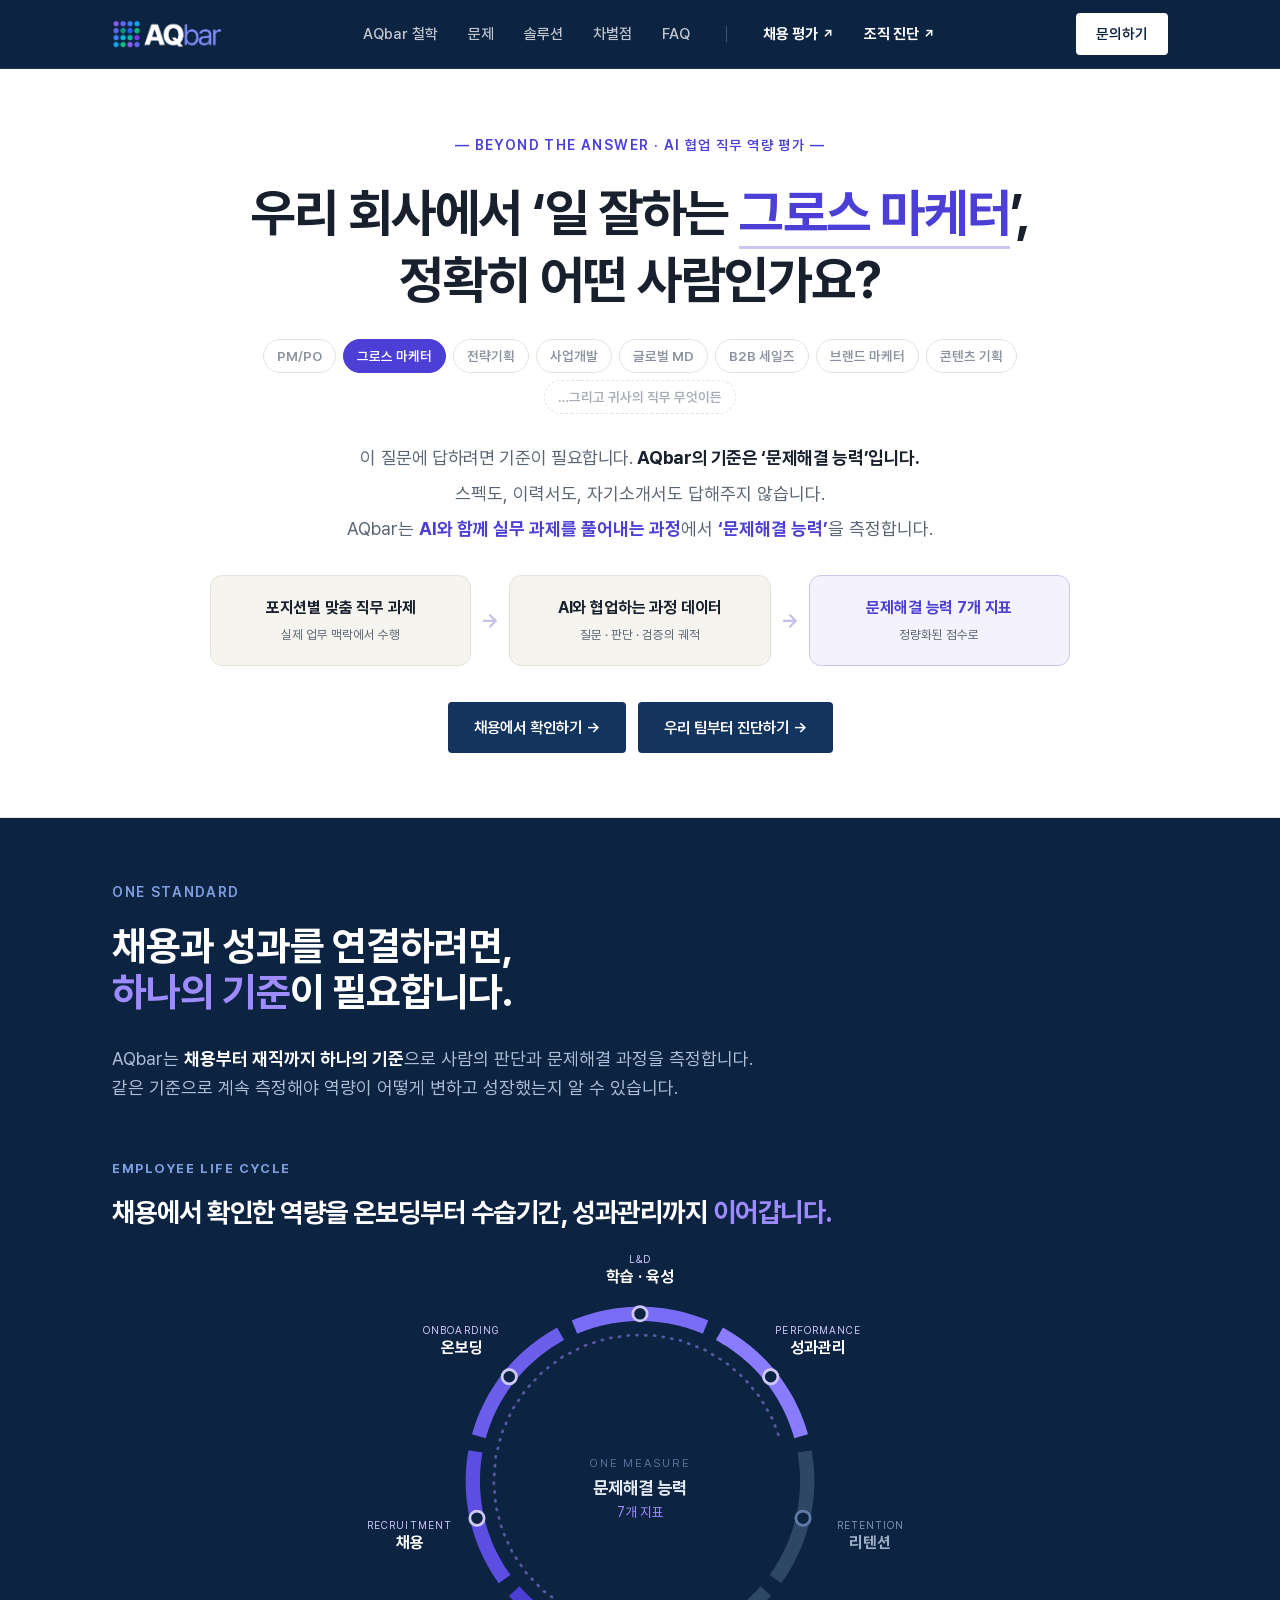
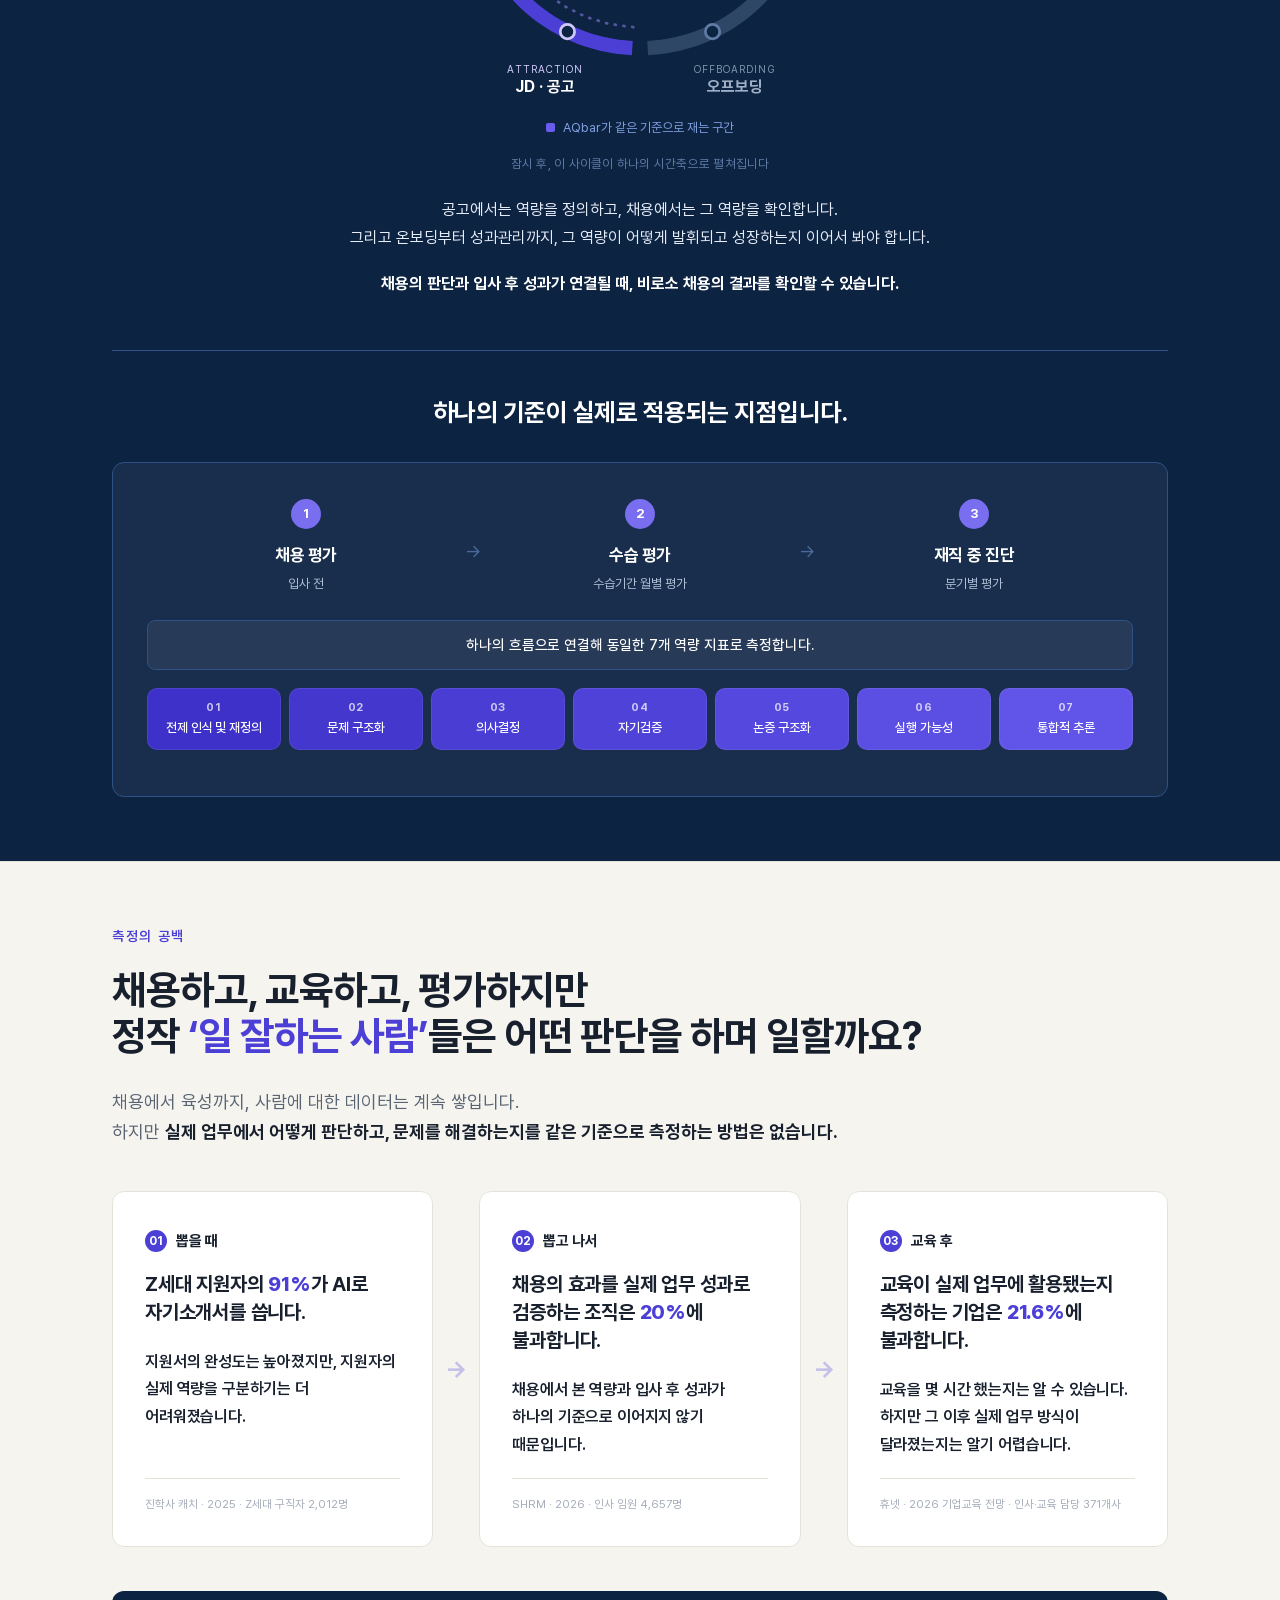
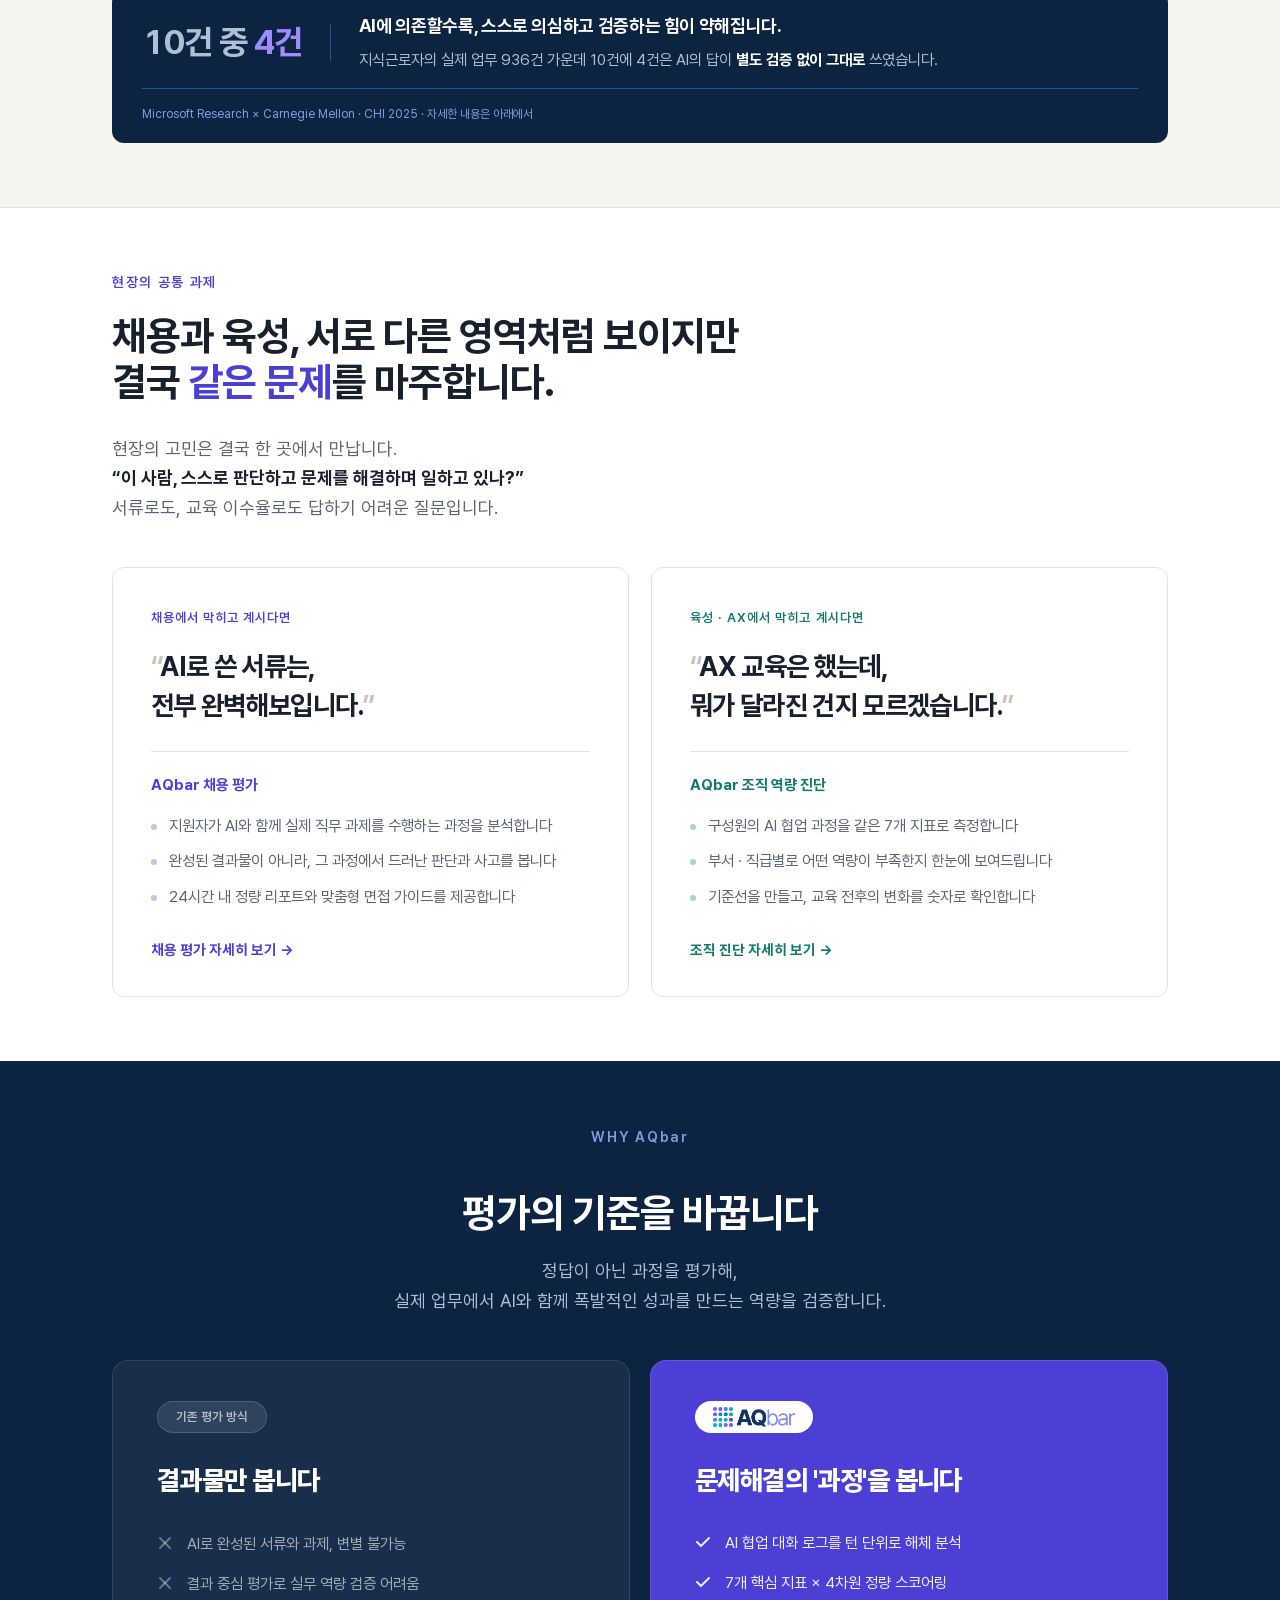
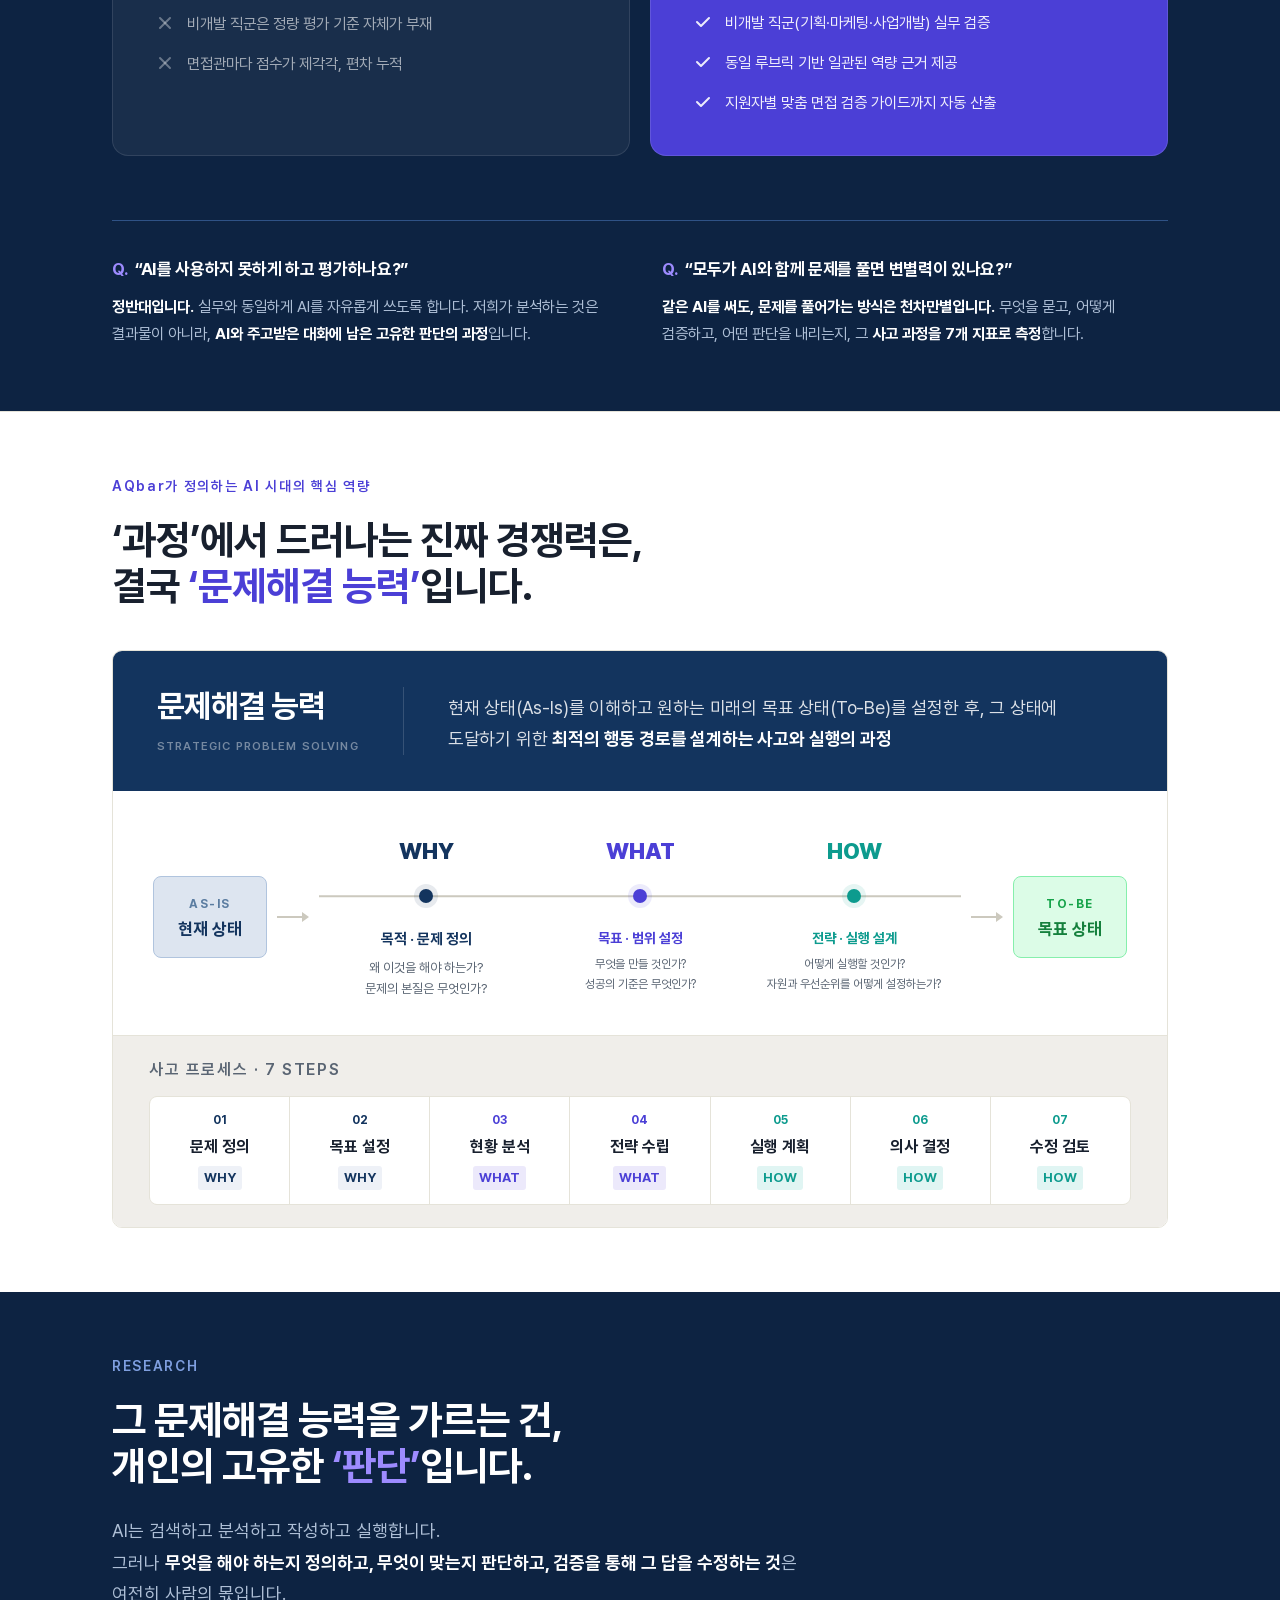
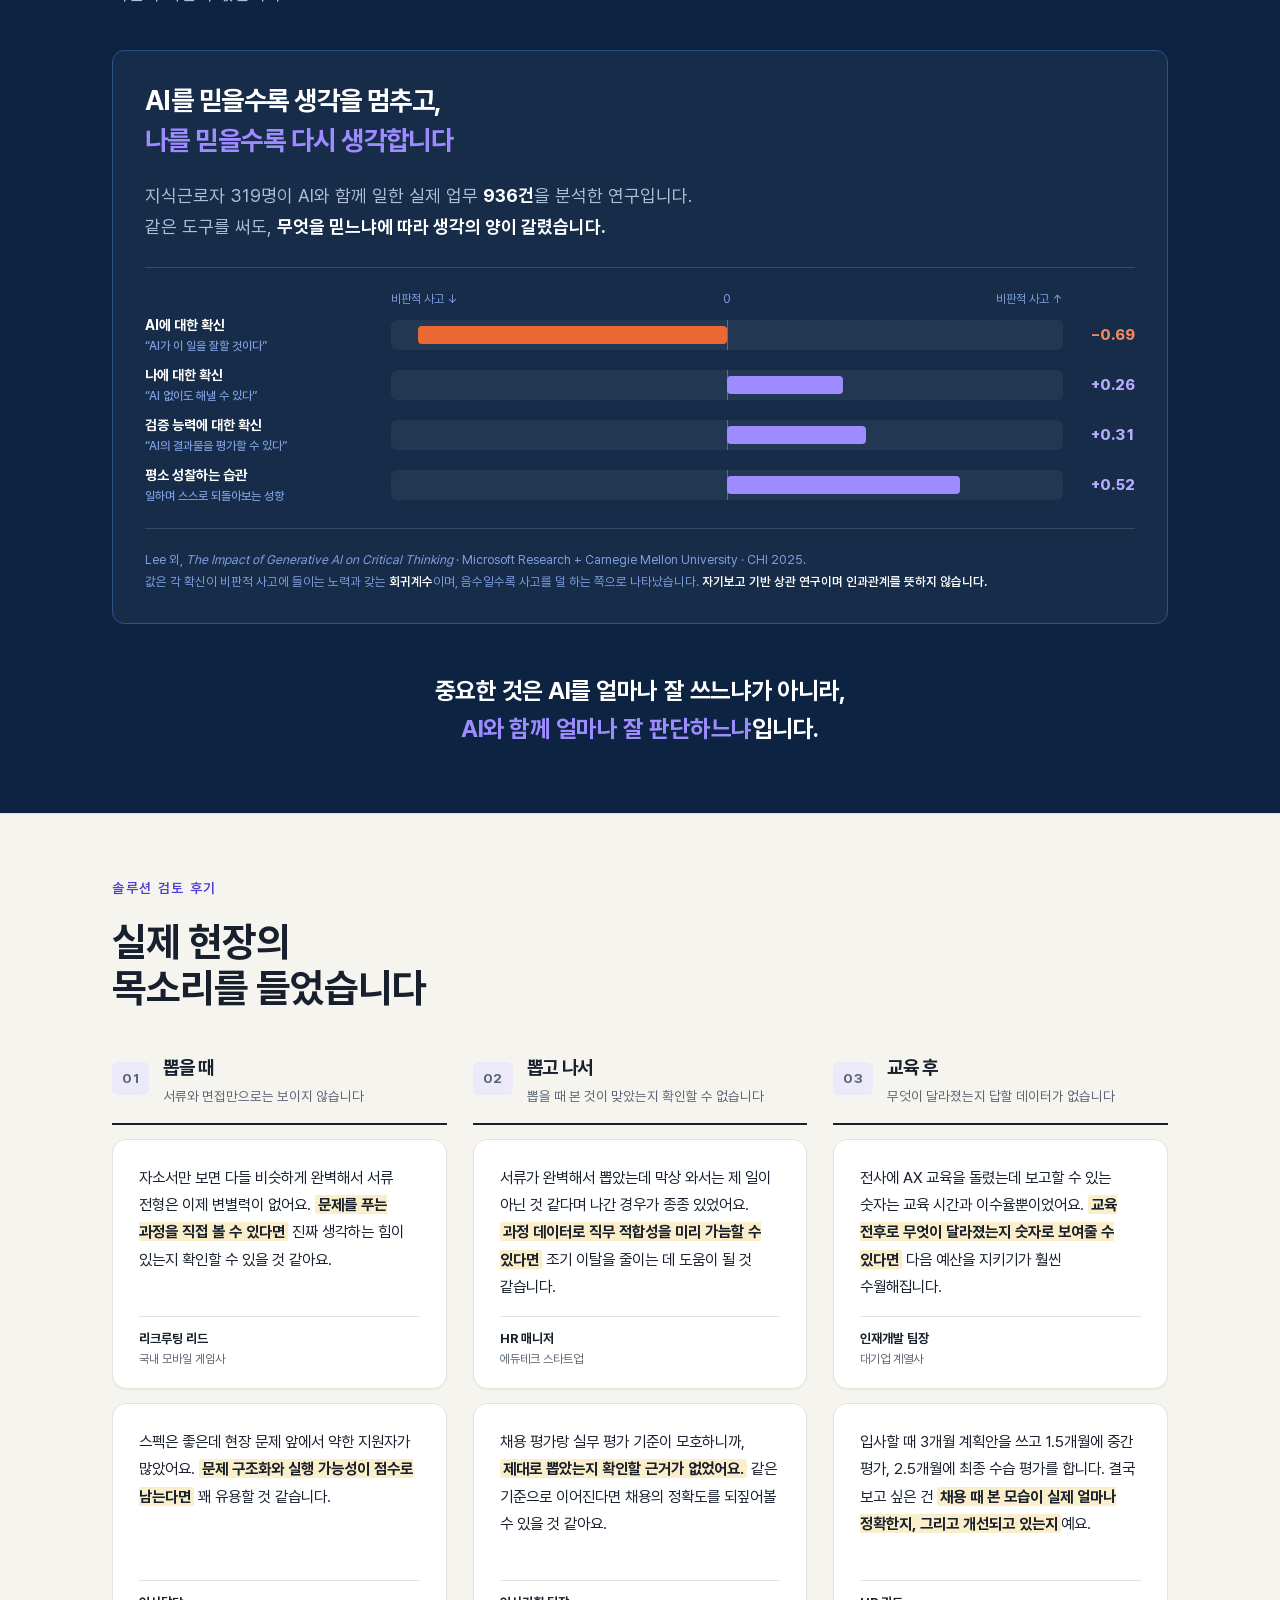
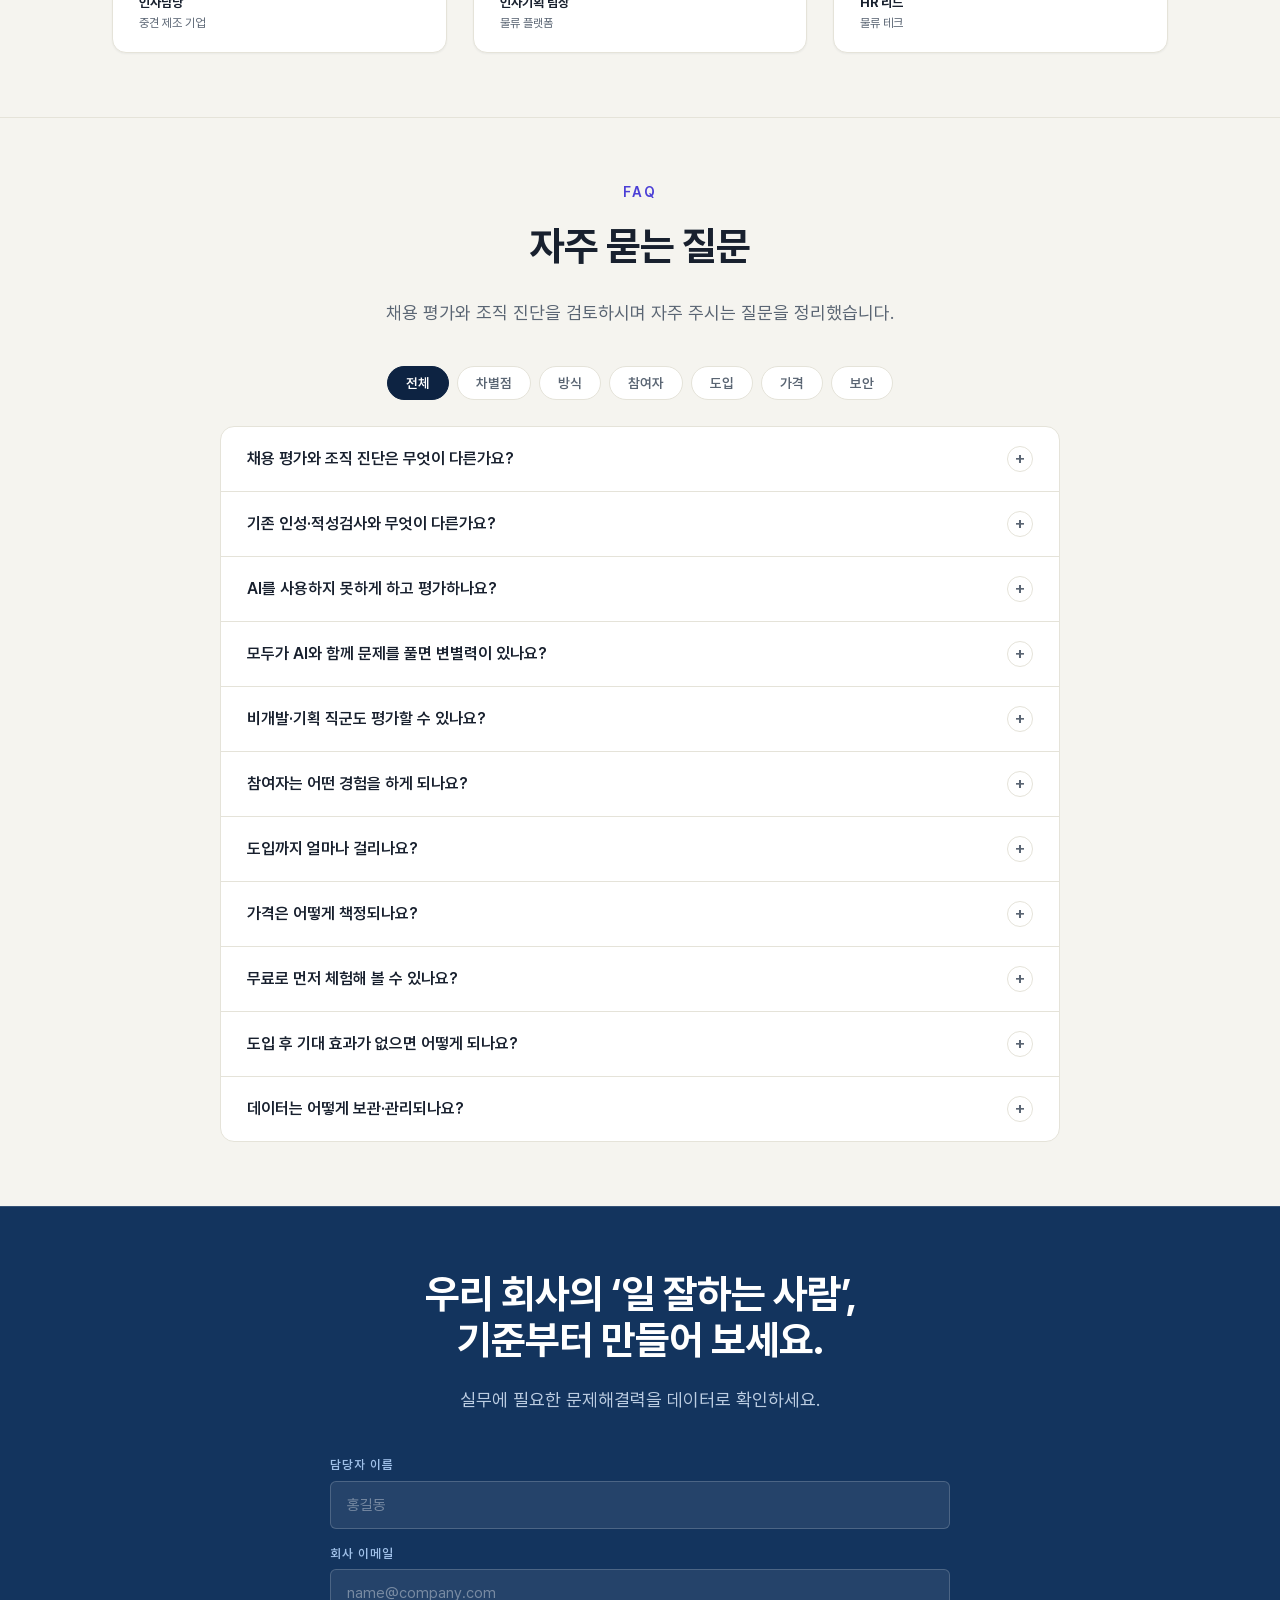
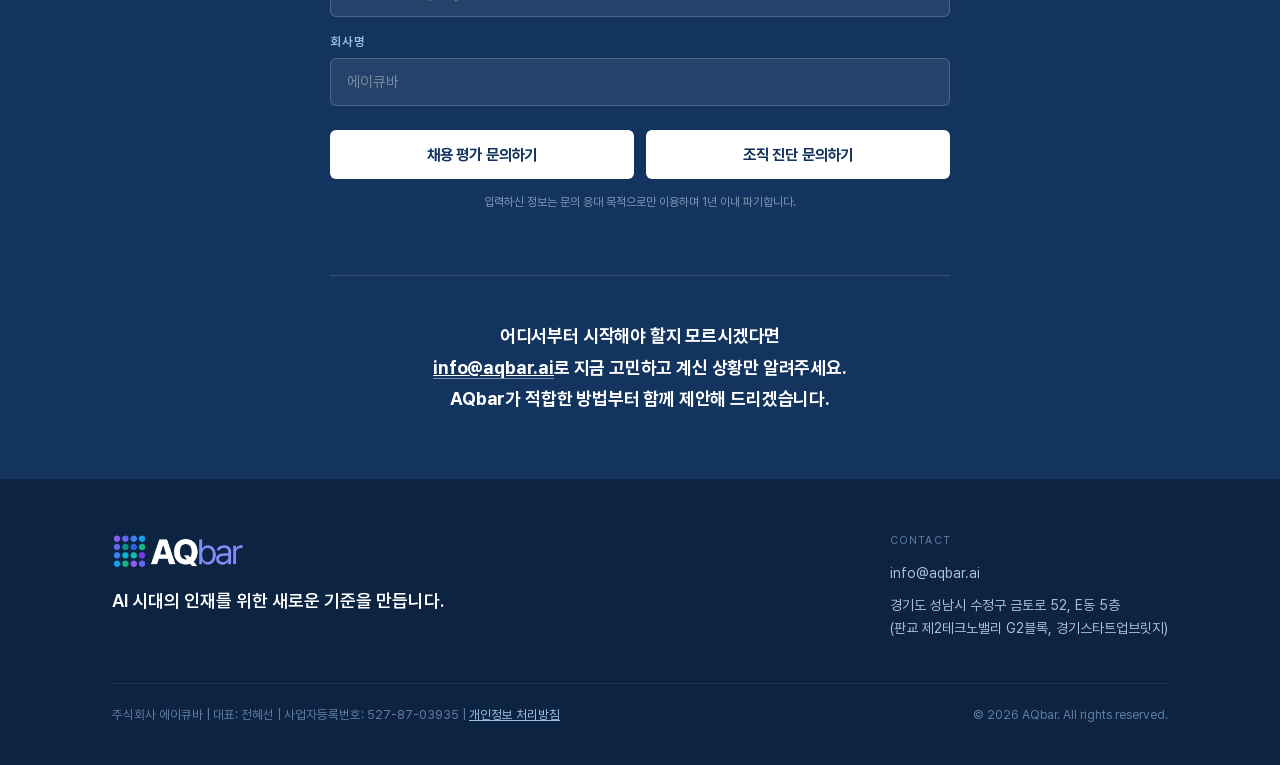
==== commit b73d00a3: "og:title / og:description 문구 수정 "우리 회사에서 '일 잘하는 사람'..." -> "AQbar(에이큐바) - AI 협업 기반 직무 역량 평가 솔루션" / "" ====
--- a/index.html
+++ b/index.html
@@ -11,8 +11,8 @@
 <link rel="canonical" href="https://aqbar.ai/">
 <meta property="og:site_name" content="AQbar(에이큐바)">
 <meta property="og:locale" content="ko_KR">
-<meta property="og:title" content="우리 회사에서 '일 잘하는 사람', 정확히 어떤 사람입니까?">
-<meta property="og:description" content="답할 수 있어야 제대로 뽑고, 답할 수 있어야 제대로 키웁니다. AQbar는 지원자와 재직자가 AI와 함께 실제 직무 과제를 푸는 과정을 7개 지표로 측정합니다.">
+<meta property="og:title" content="AQbar(에이큐바) - AI 협업 기반 직무 역량 평가 솔루션">
+<meta property="og:description" content="채용 평가부터 재직 진단까지, 하나의 기준으로 연결합니다.">
 <meta property="og:type" content="website">
 <meta property="og:url" content="https://aqbar.ai/">
 <!-- ⚠️ og-main.png: 로고 아님. 1200×630 전용 이미지로 제작 -->
@@ -21,6 +21,10 @@
 <meta property="og:image:height" content="630">
 <meta name="twitter:card" content="summary_large_image">
 <meta name="twitter:image" content="https://aqbar.ai/assets/og-main.png?v=1">
+<link rel="icon" href="favicon.ico" sizes="any">
+<link rel="icon" type="image/png" sizes="96x96" href="favicon-96.png">
+<link rel="icon" type="image/png" sizes="192x192" href="favicon-192.png">
+<link rel="apple-touch-icon" sizes="192x192" href="favicon-192.png">
 <link rel="stylesheet" as="style" href="fonts/pretendard/pretendard.css">
 <style>
   :root{
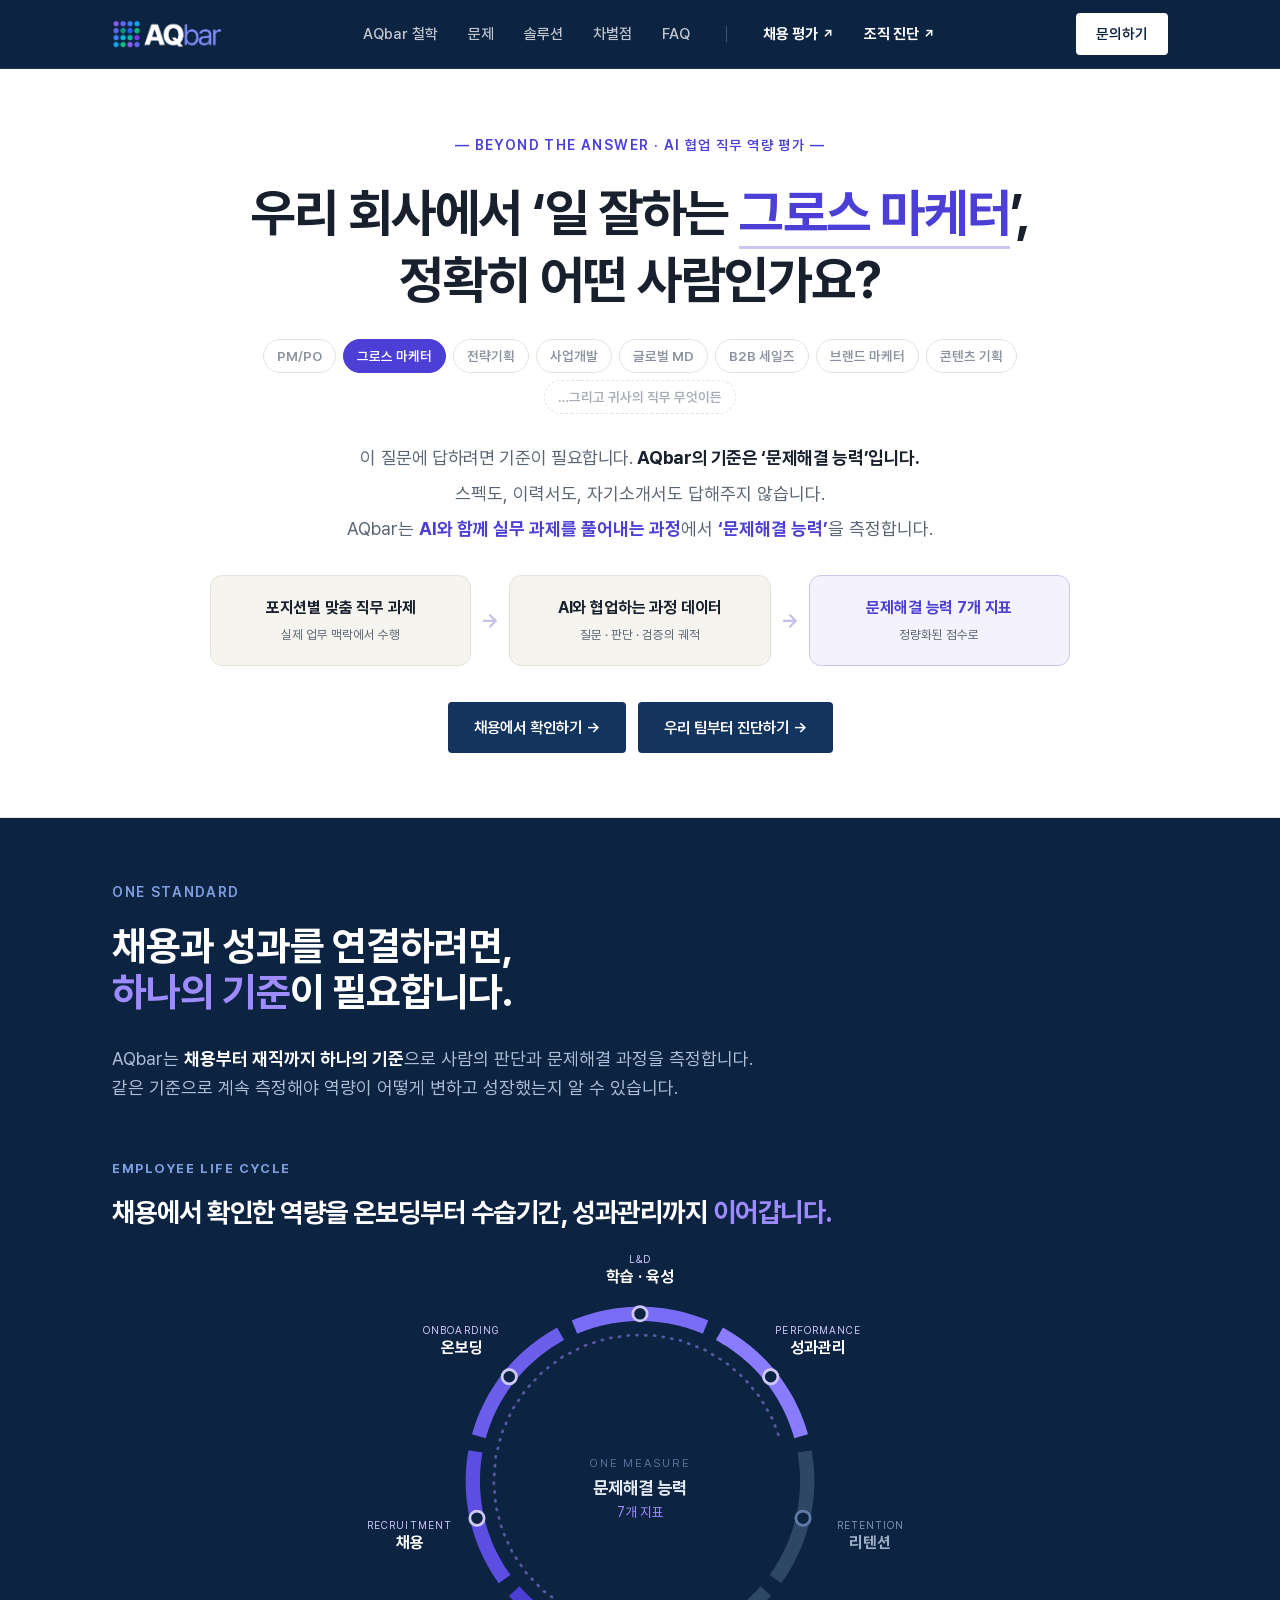
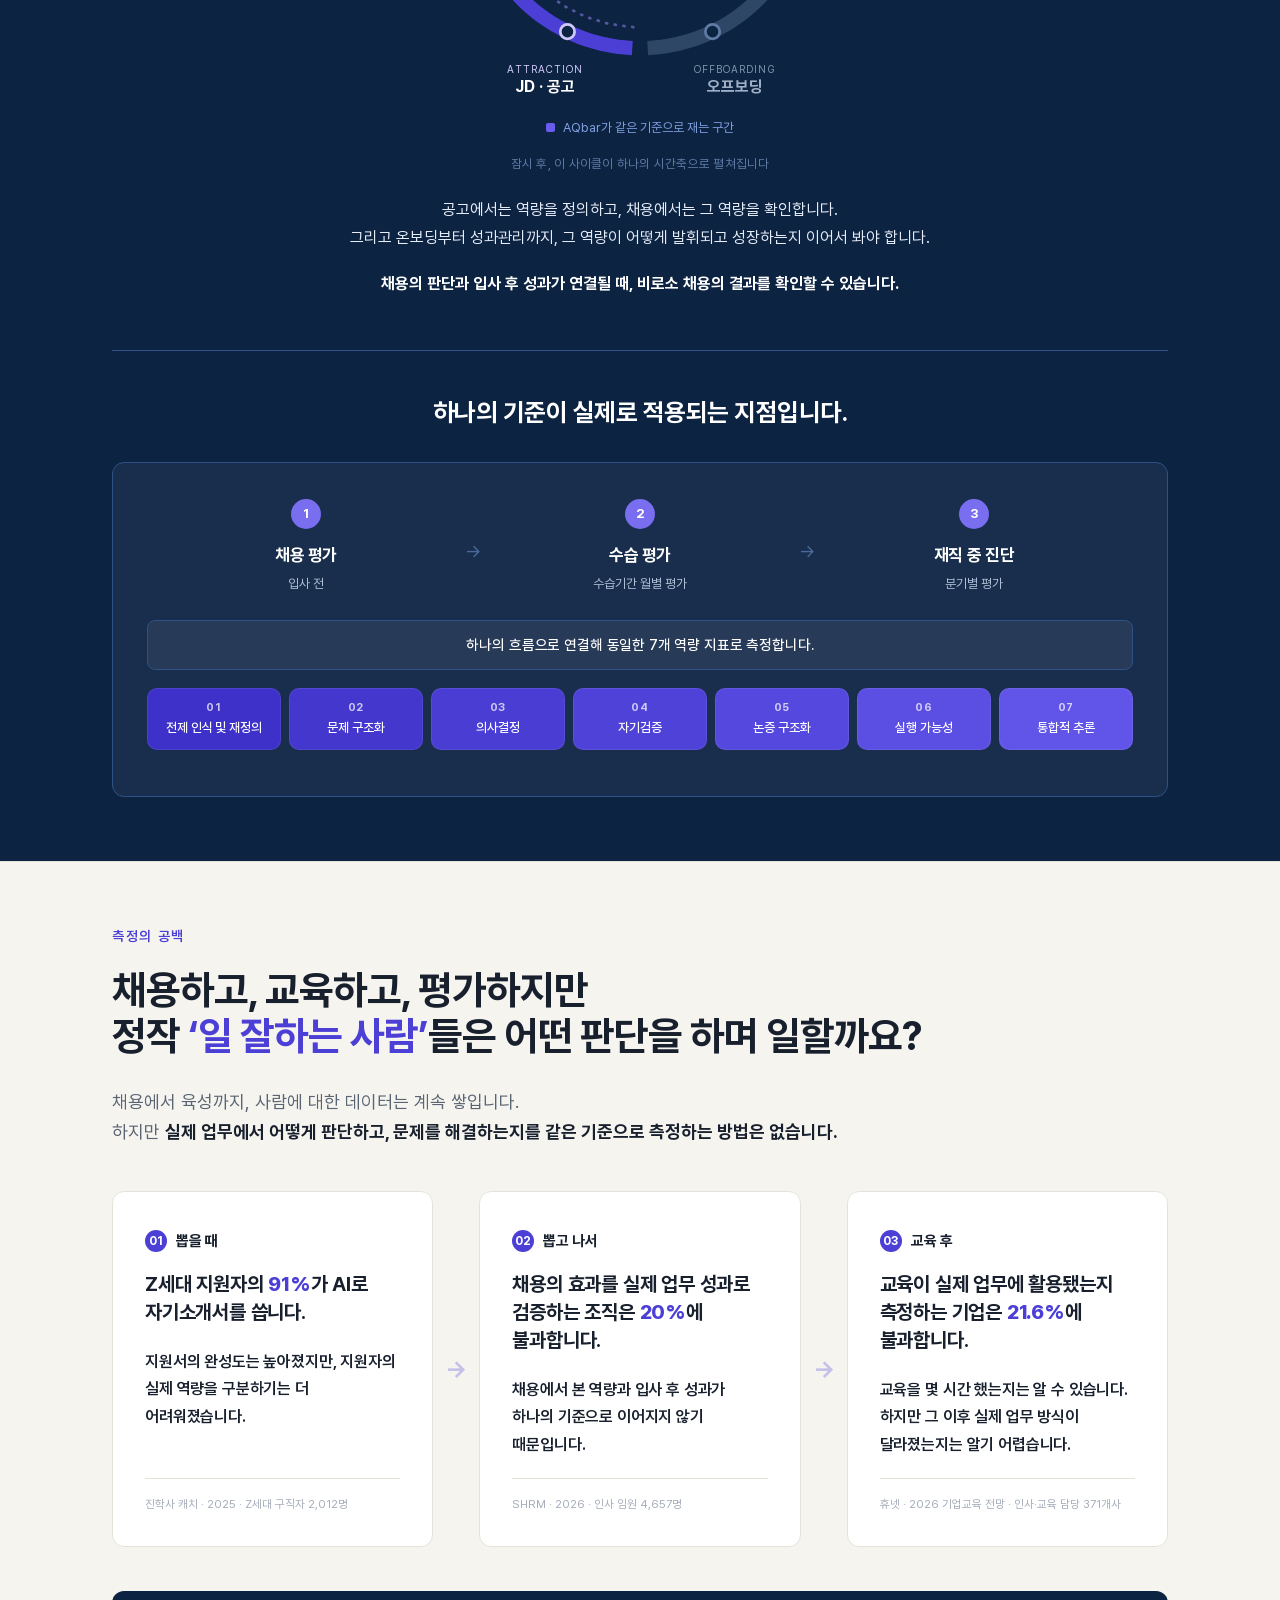
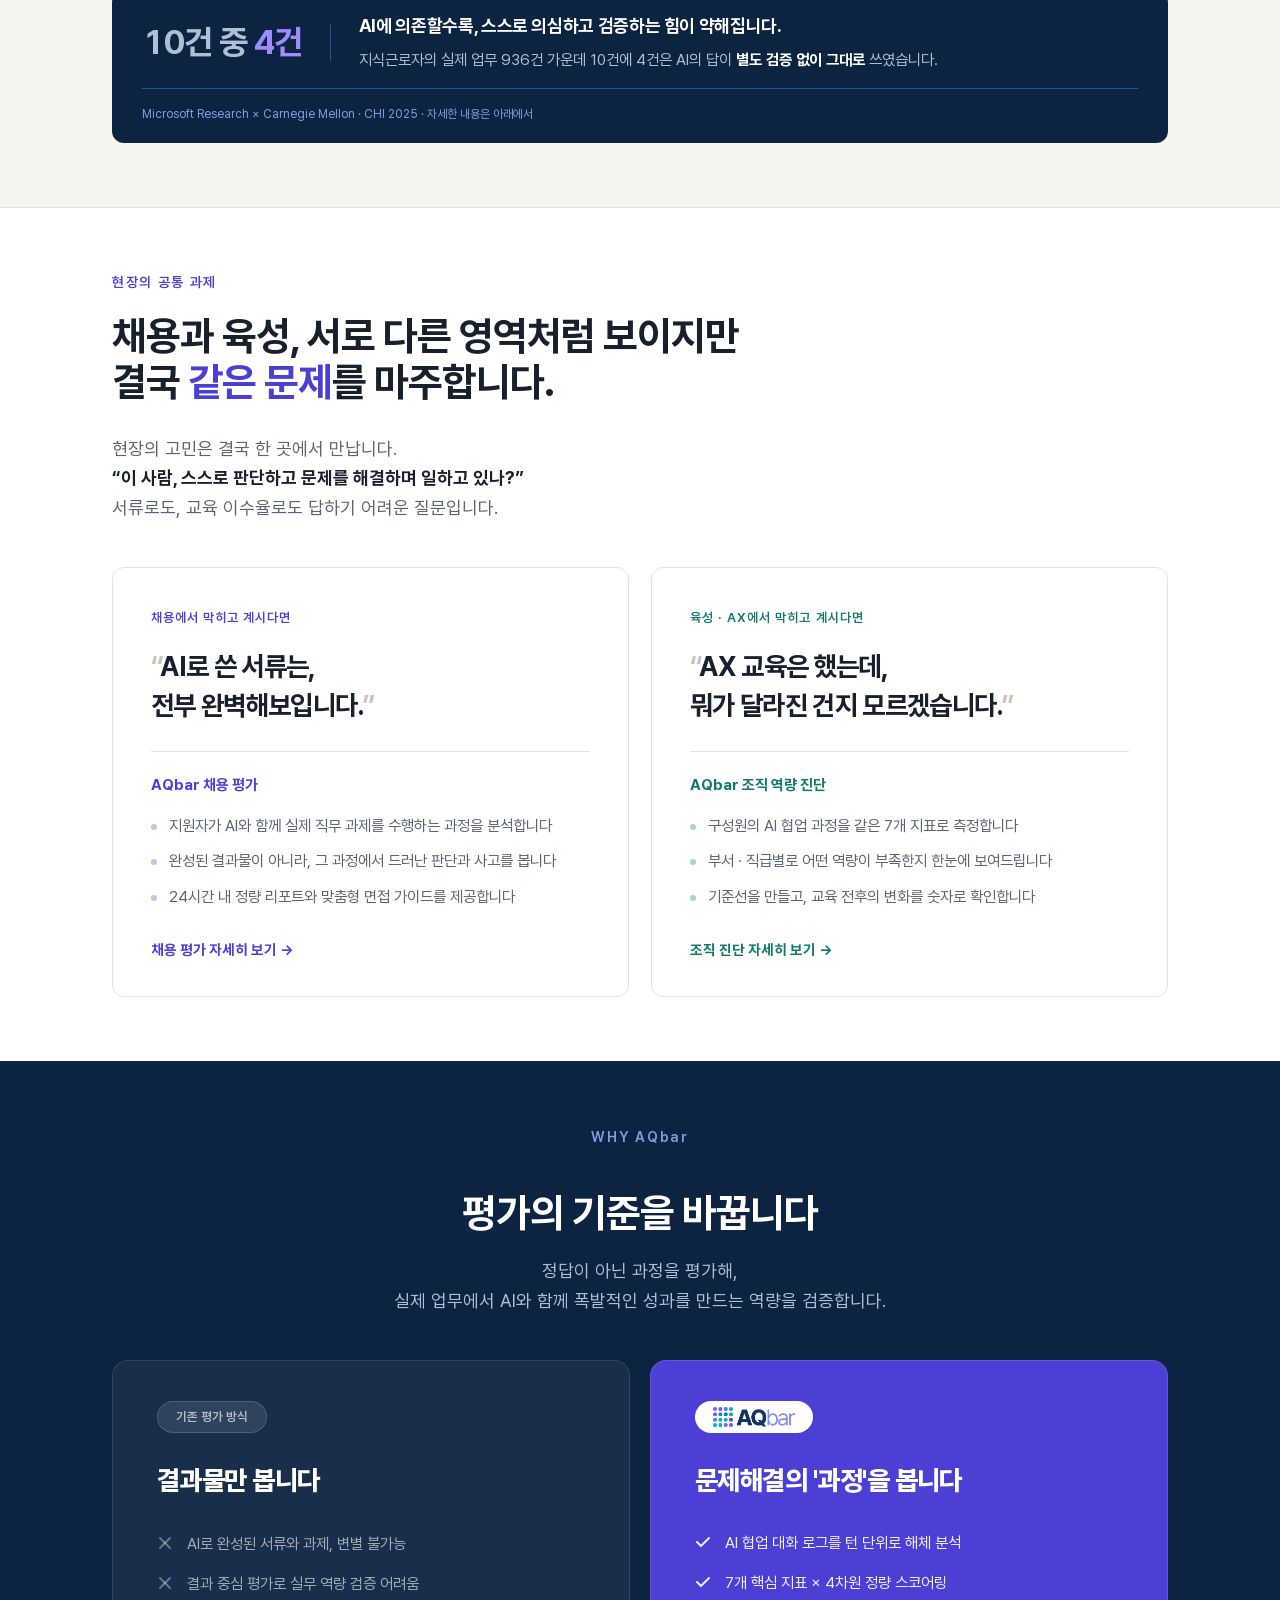
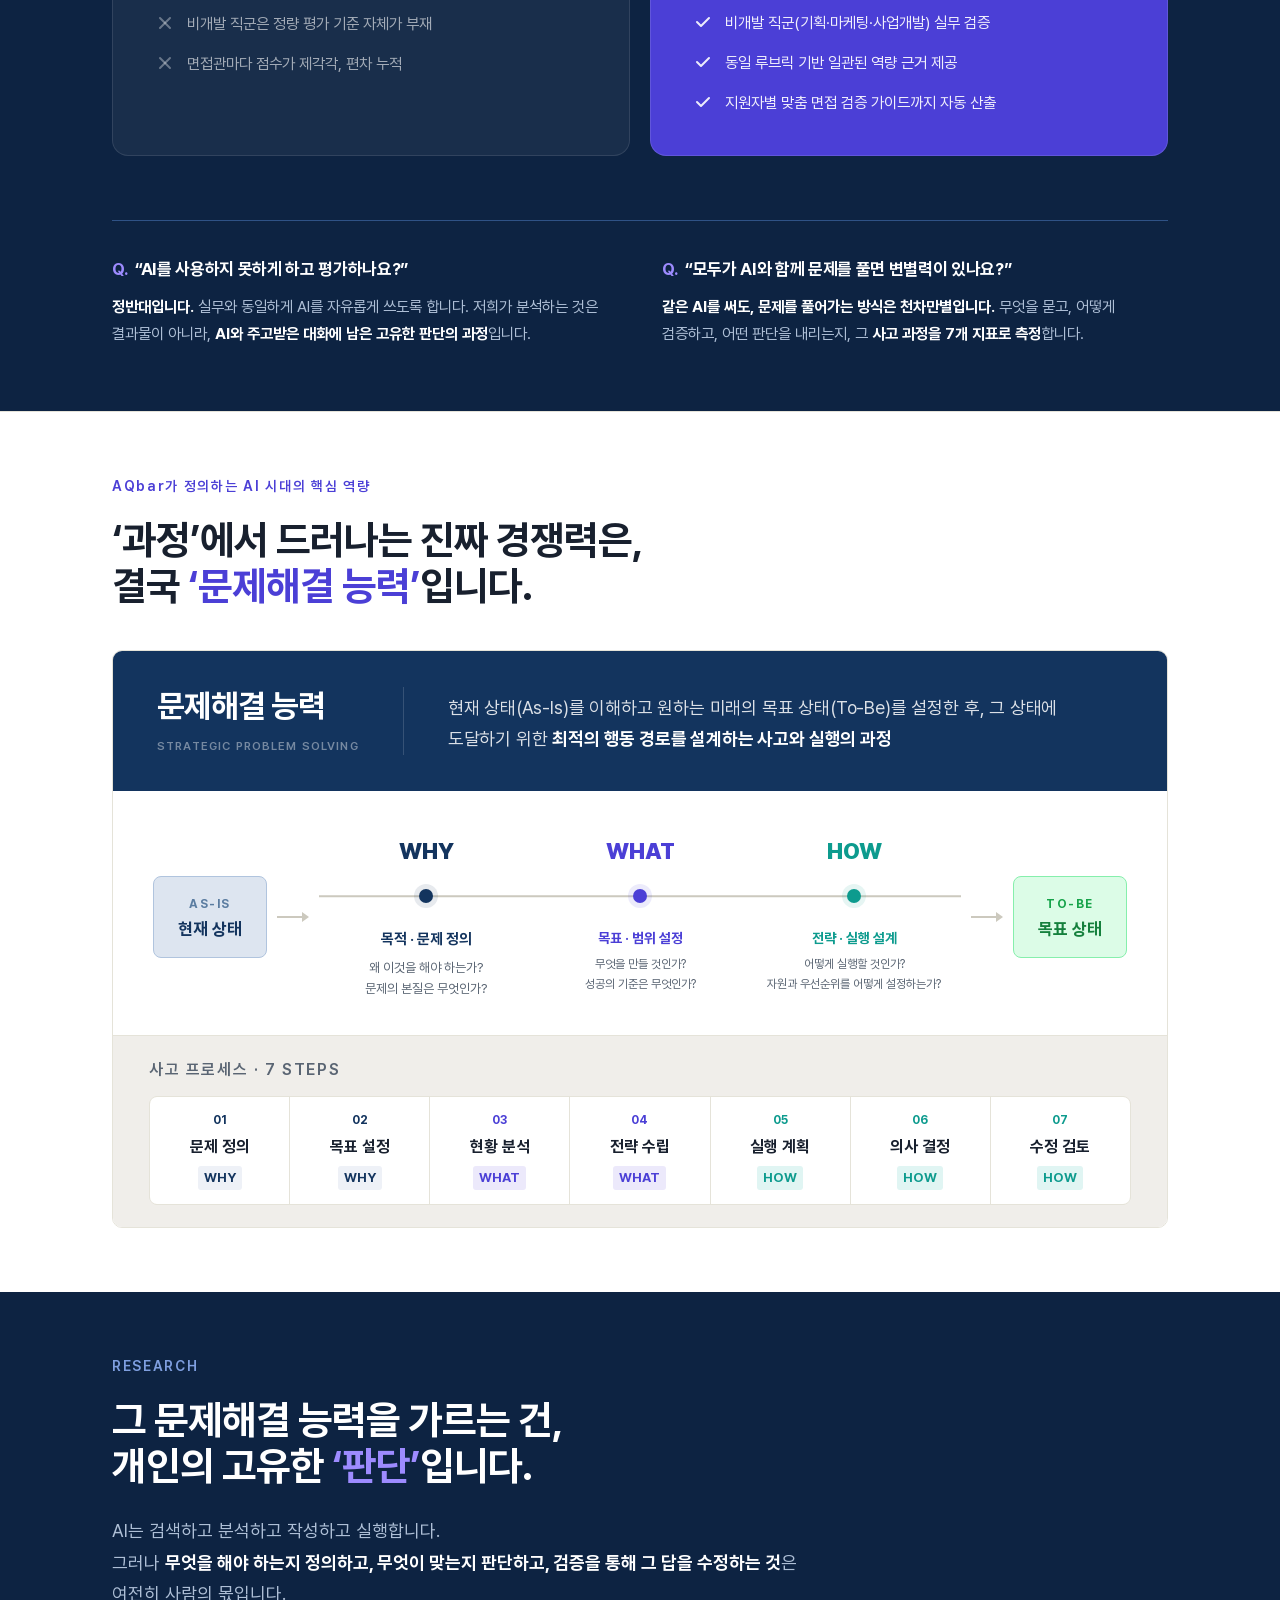
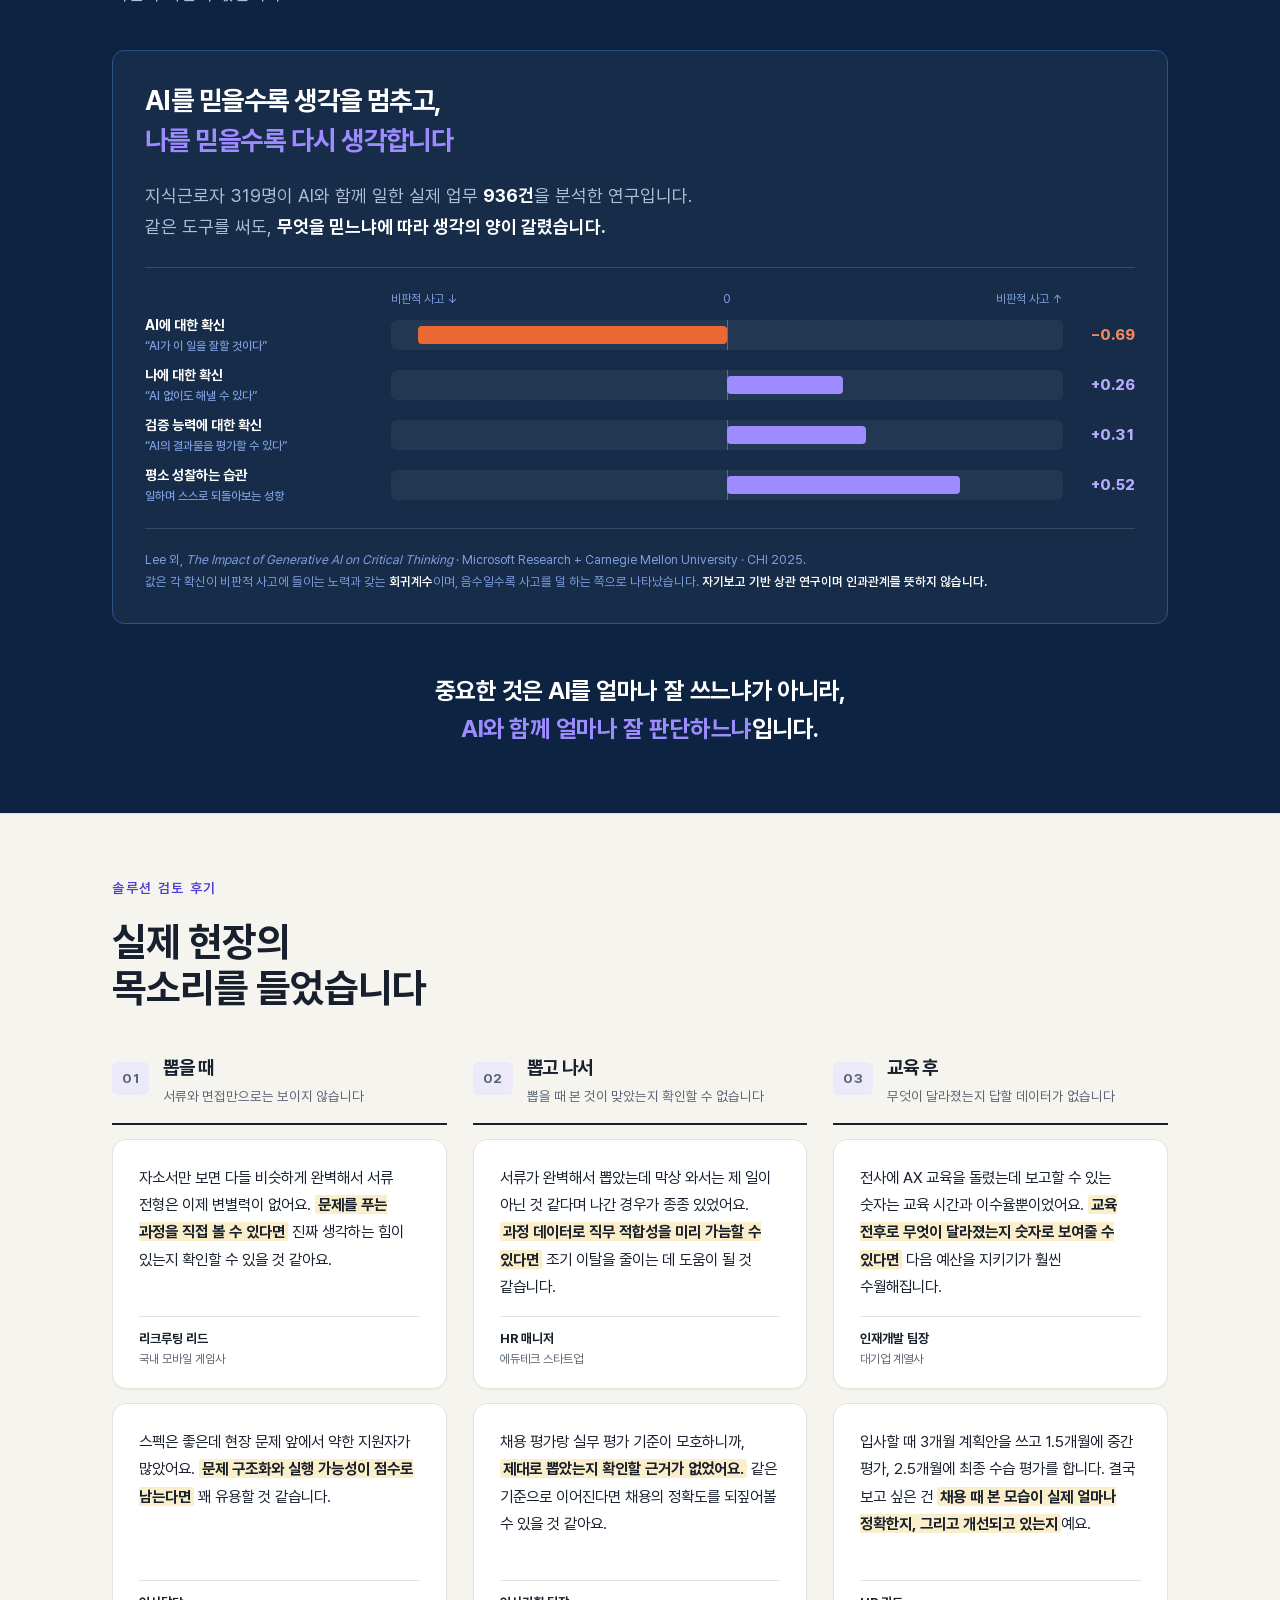
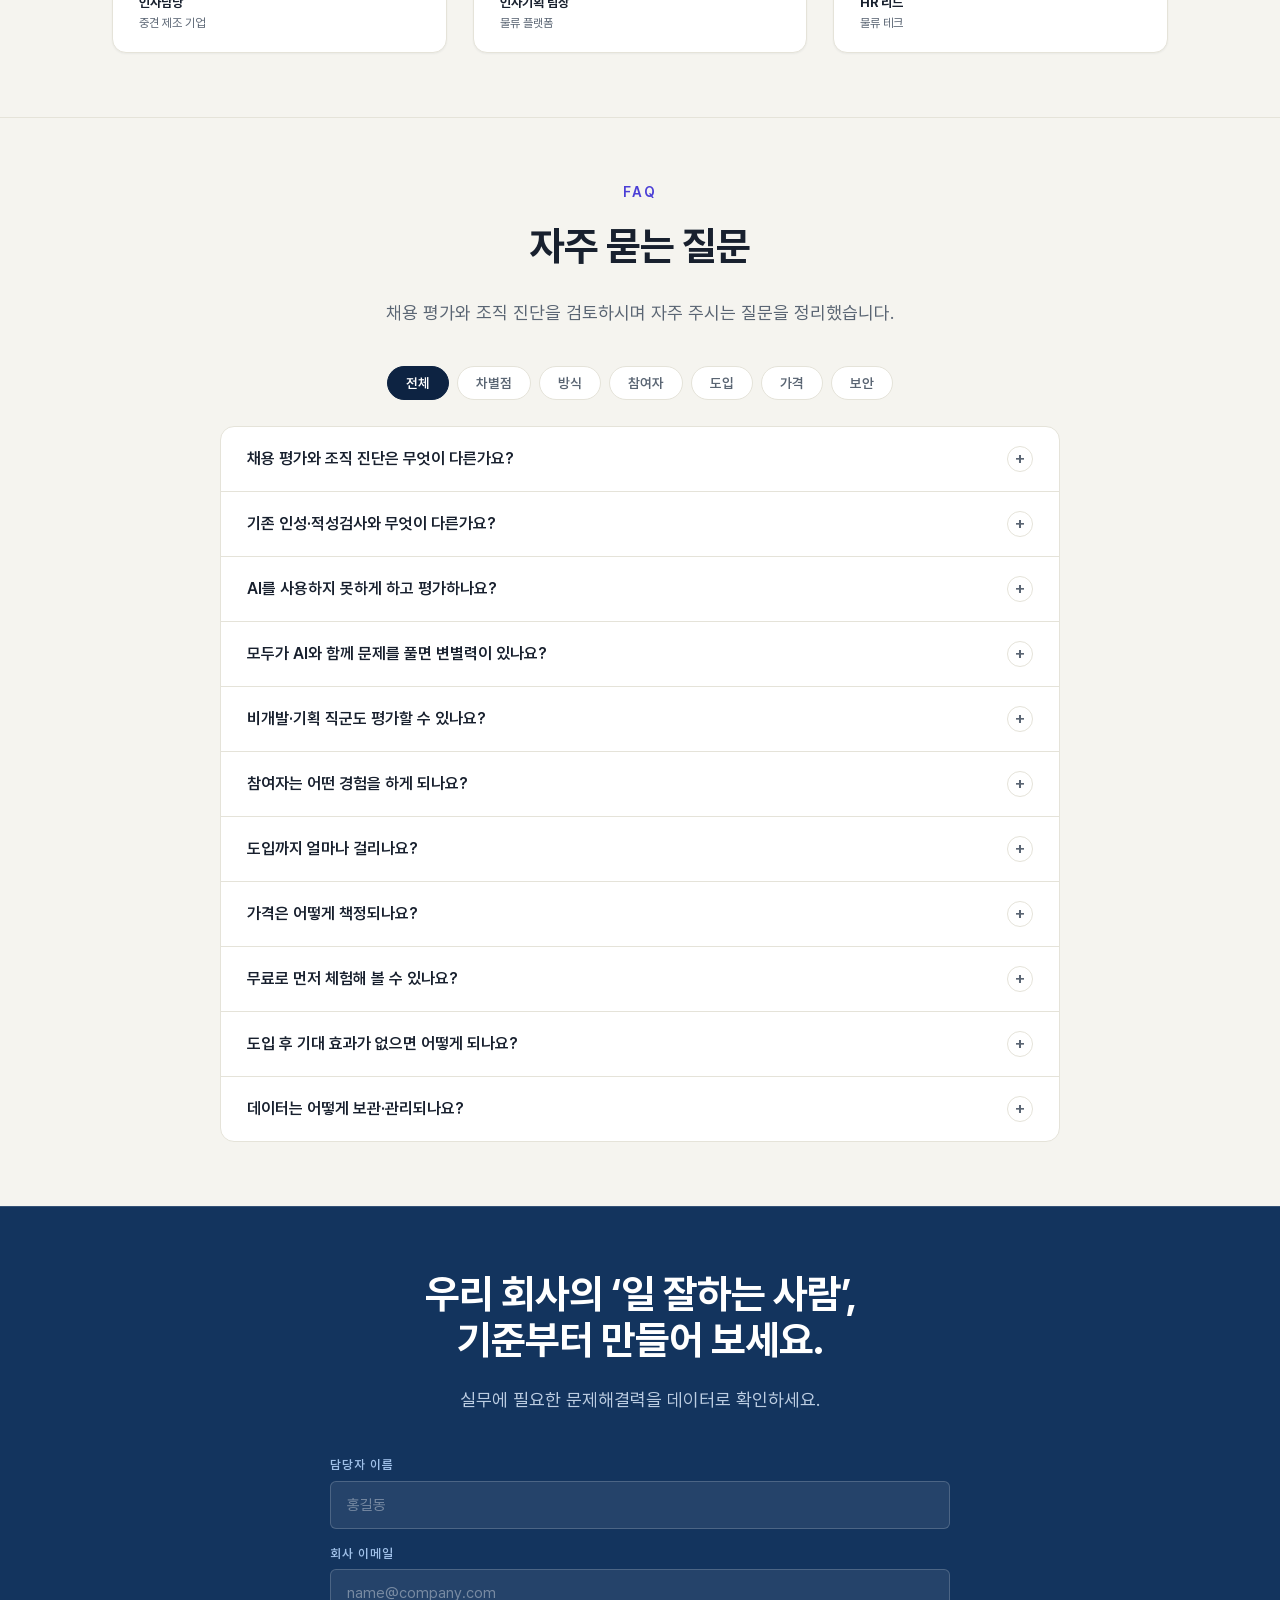
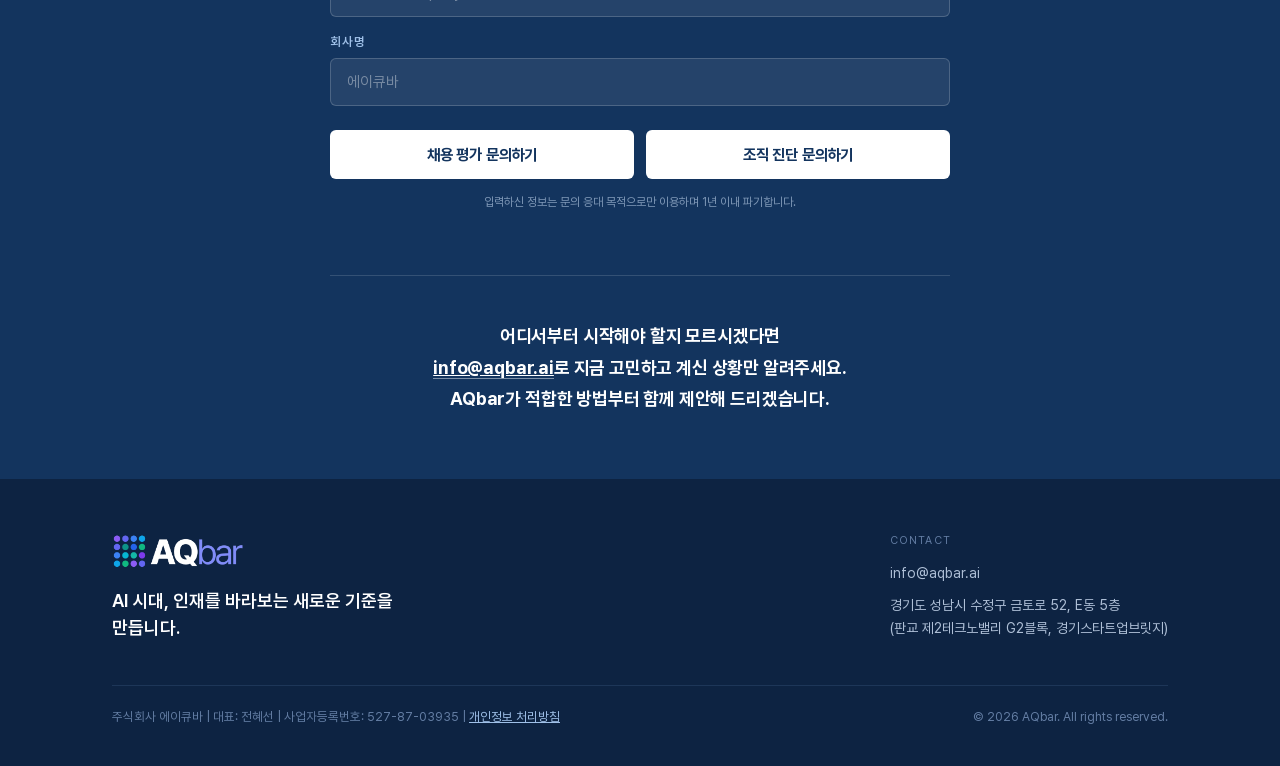
==== commit 9b9b16d4: "푸터 태그라인 문구 수정 + 모바일 한 줄 유지 - "AI 시대의 인재를 위한 새로운 기준을 만듭니다." ->   "AI 시대, 인재를 바라보는 새로운 기준을 만듭니다." (4개 " ====
--- a/index.html
+++ b/index.html
@@ -792,6 +792,7 @@
     .mn-life__cap{font-size:12.5px;font-weight:600;}
     .mn-forkcard__tag{font-size:12.5px;}
     .mn-footer__label{font-size:12.5px;font-weight:600;}
+    .mn-footer__tag{font-size:17px;}
     .mn-evi p.mn-evi__src{font-size:12.5px;min-height:34px;} /* 11.5 -> 보조 */
     .mn-teaser__src{font-size:12.5px;}                 /* 12 -> 보조 */
     .mn-cta .mn-form__note{font-size:12.5px;}          /* 12 -> 보조 */
@@ -1534,7 +1535,7 @@
       <div class="mn-footer__row">
         <div class="mn-footer__brand">
           <img src="[data-uri]" alt="AQbar">
-          <p class="mn-footer__tag">AI 시대의 인재를 위한 새로운 기준을 만듭니다.</p>
+          <p class="mn-footer__tag">AI 시대, 인재를 바라보는 새로운 기준을 만듭니다.</p>
         </div>
         <div>
           <div class="mn-footer__label">CONTACT</div>
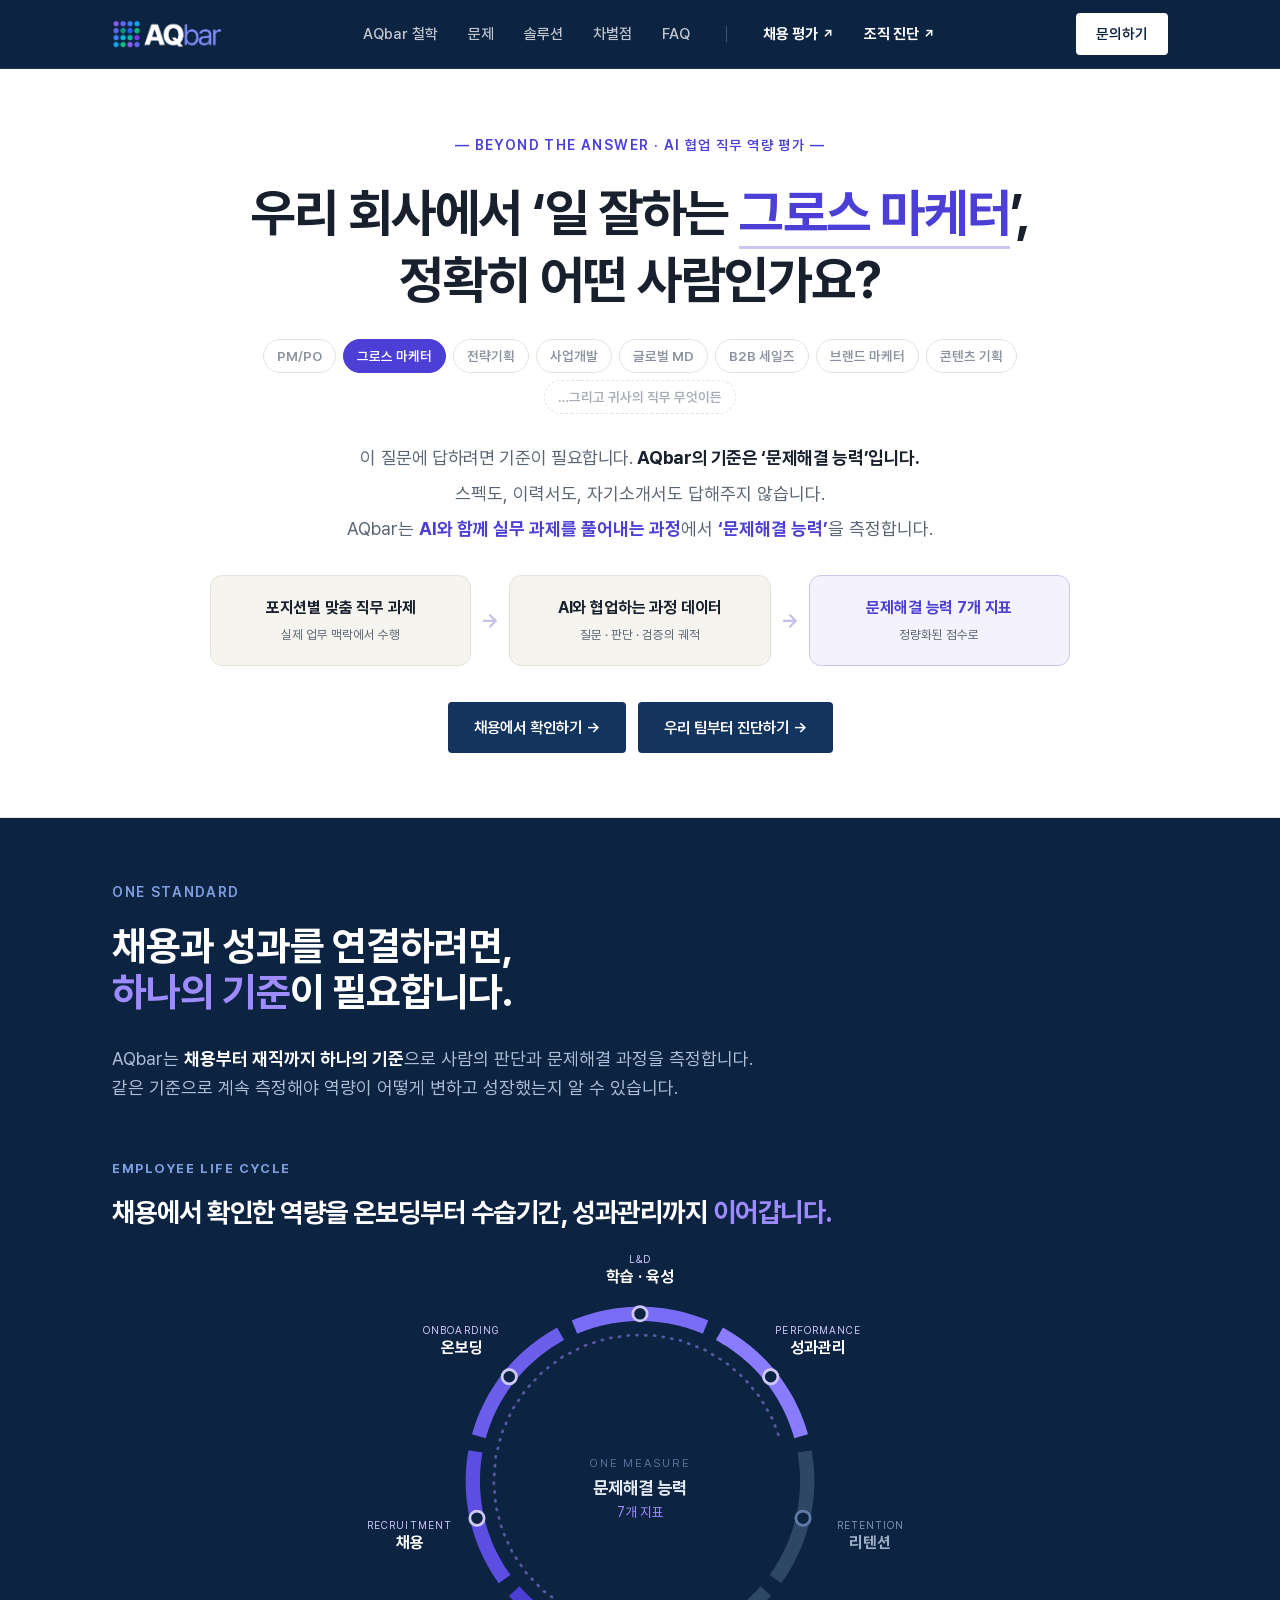
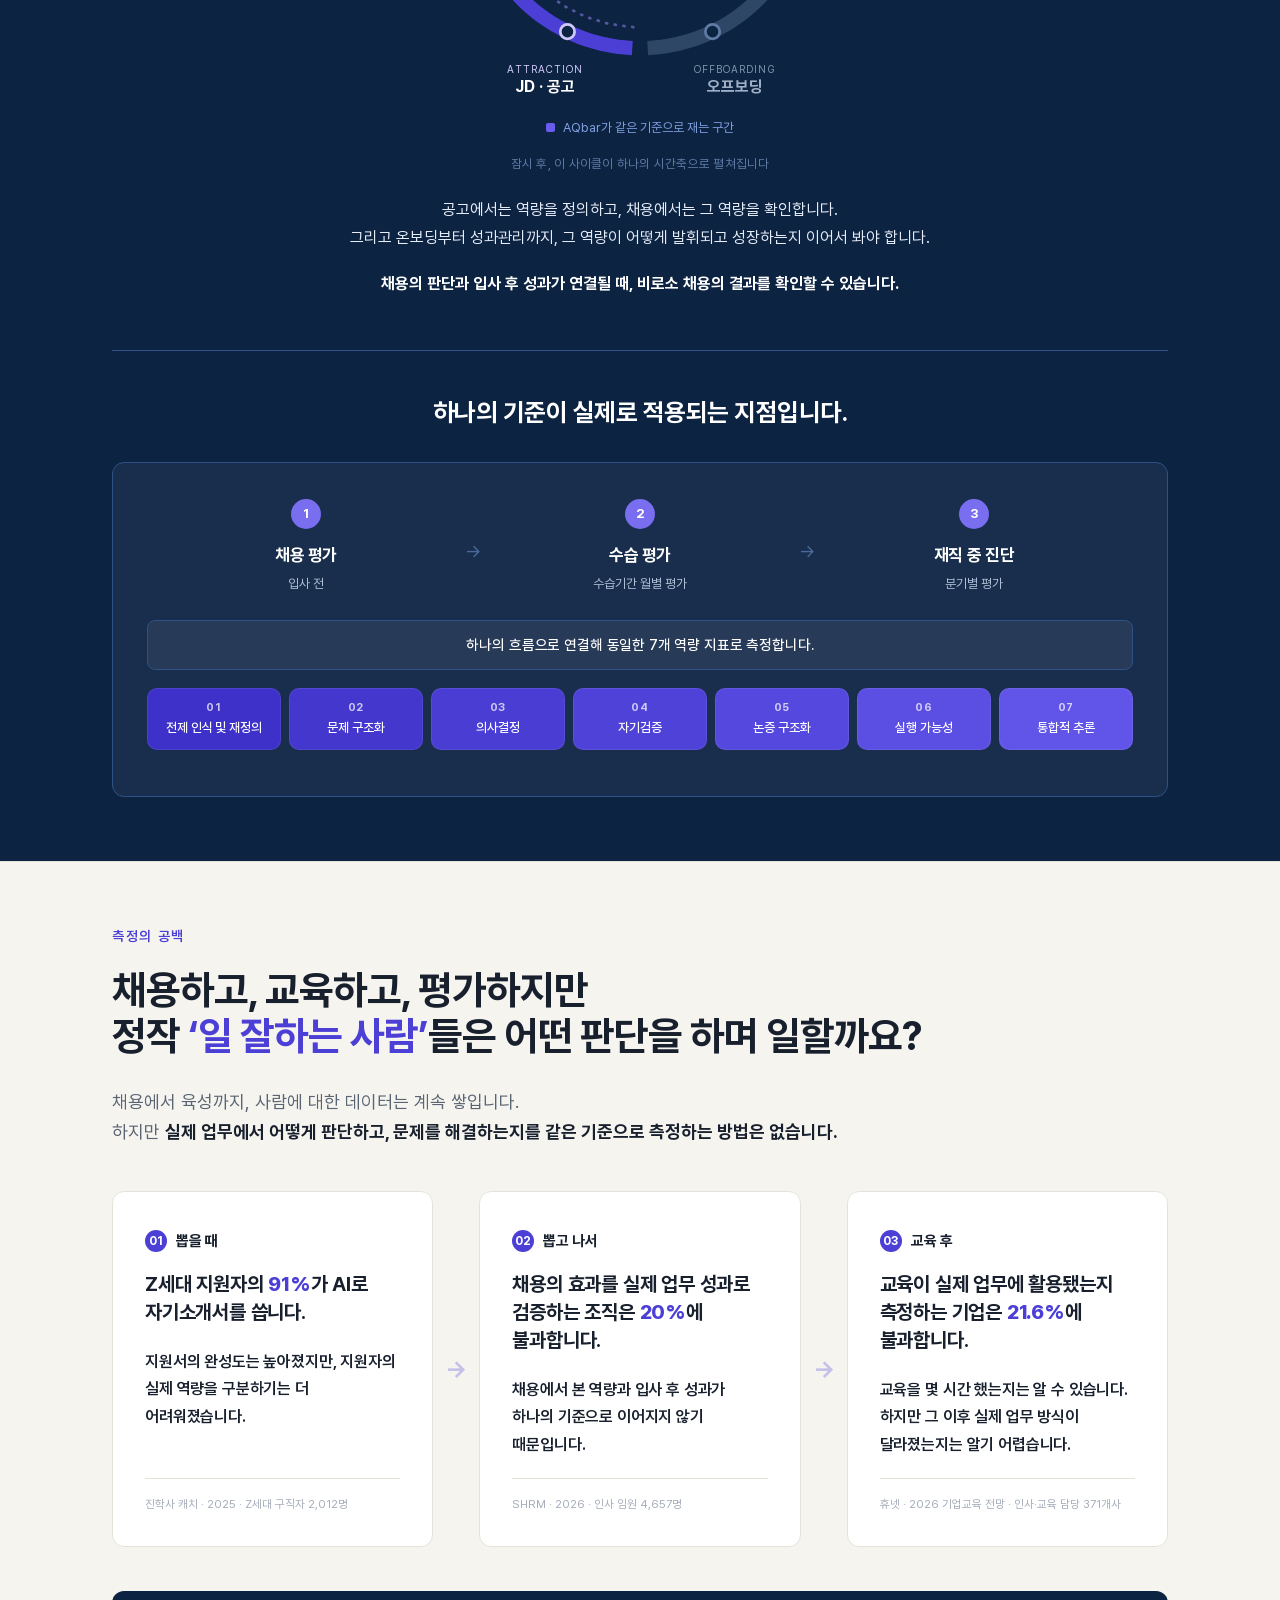
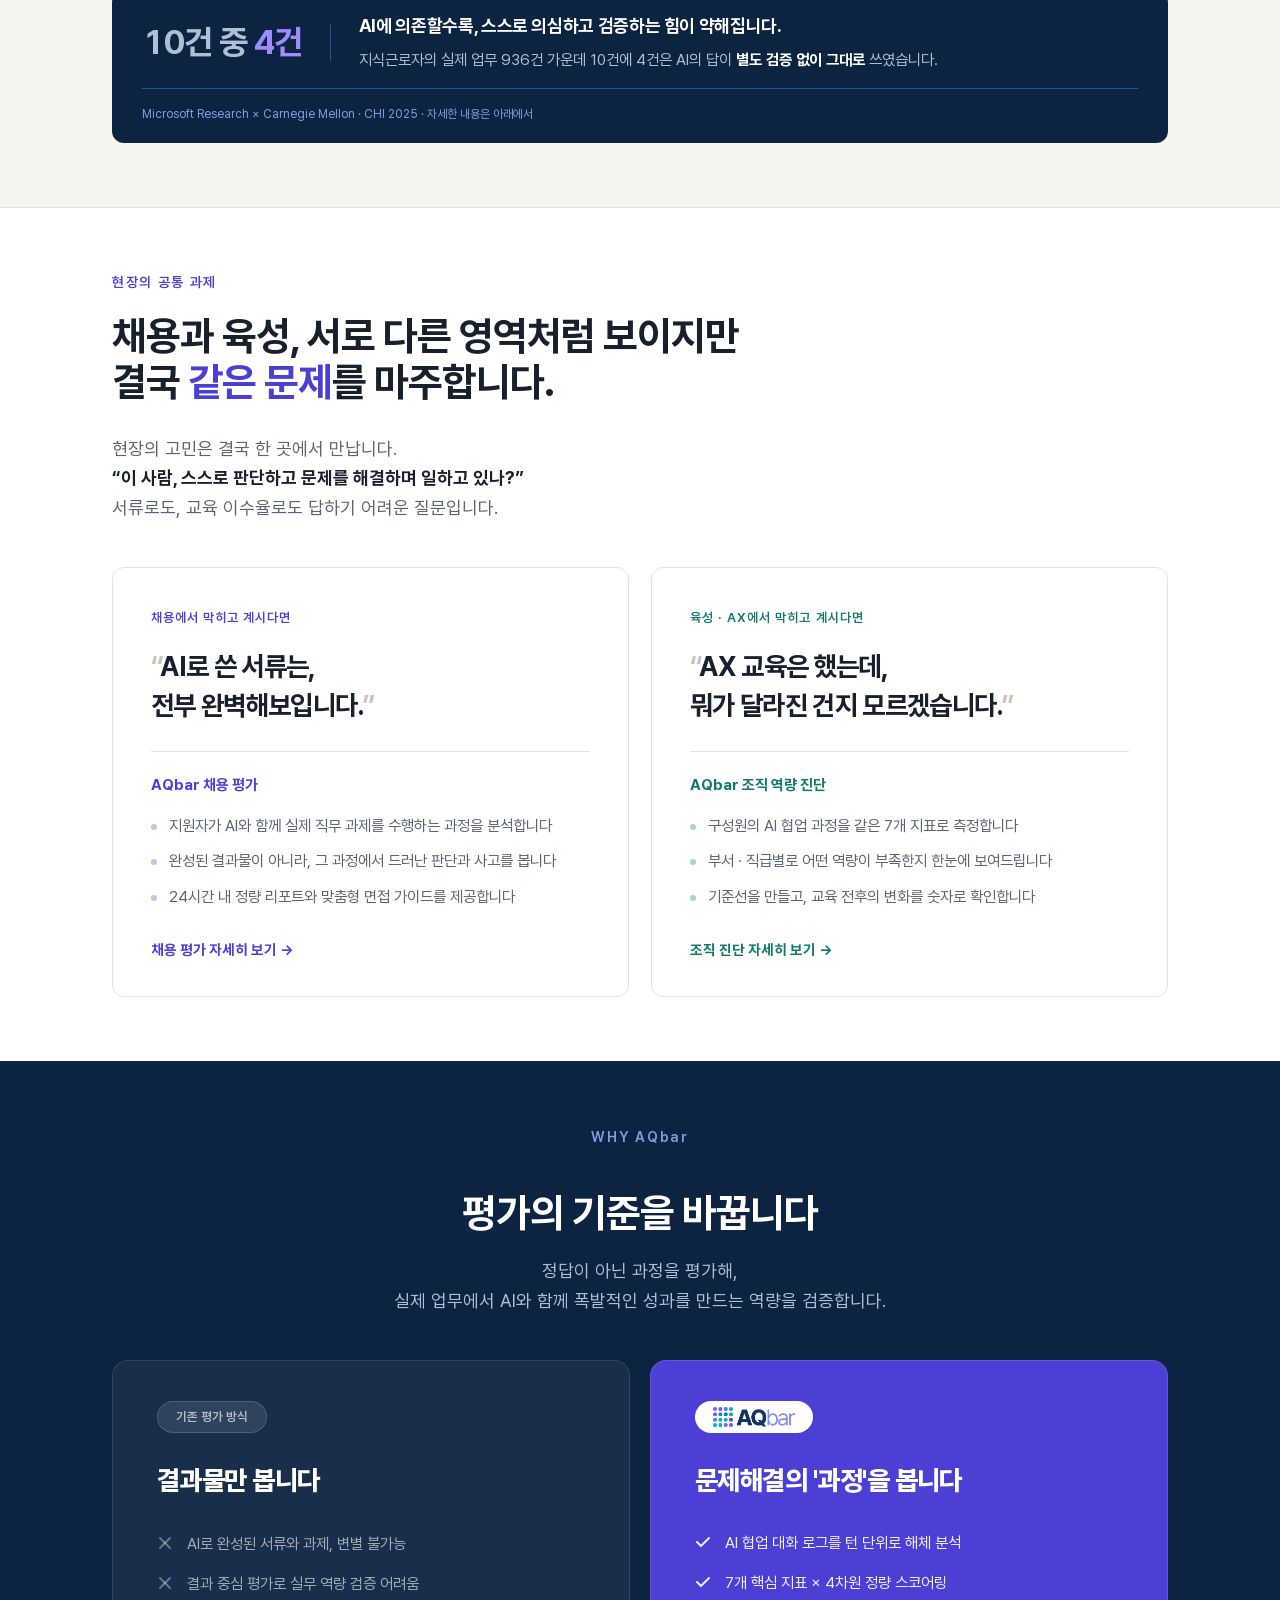
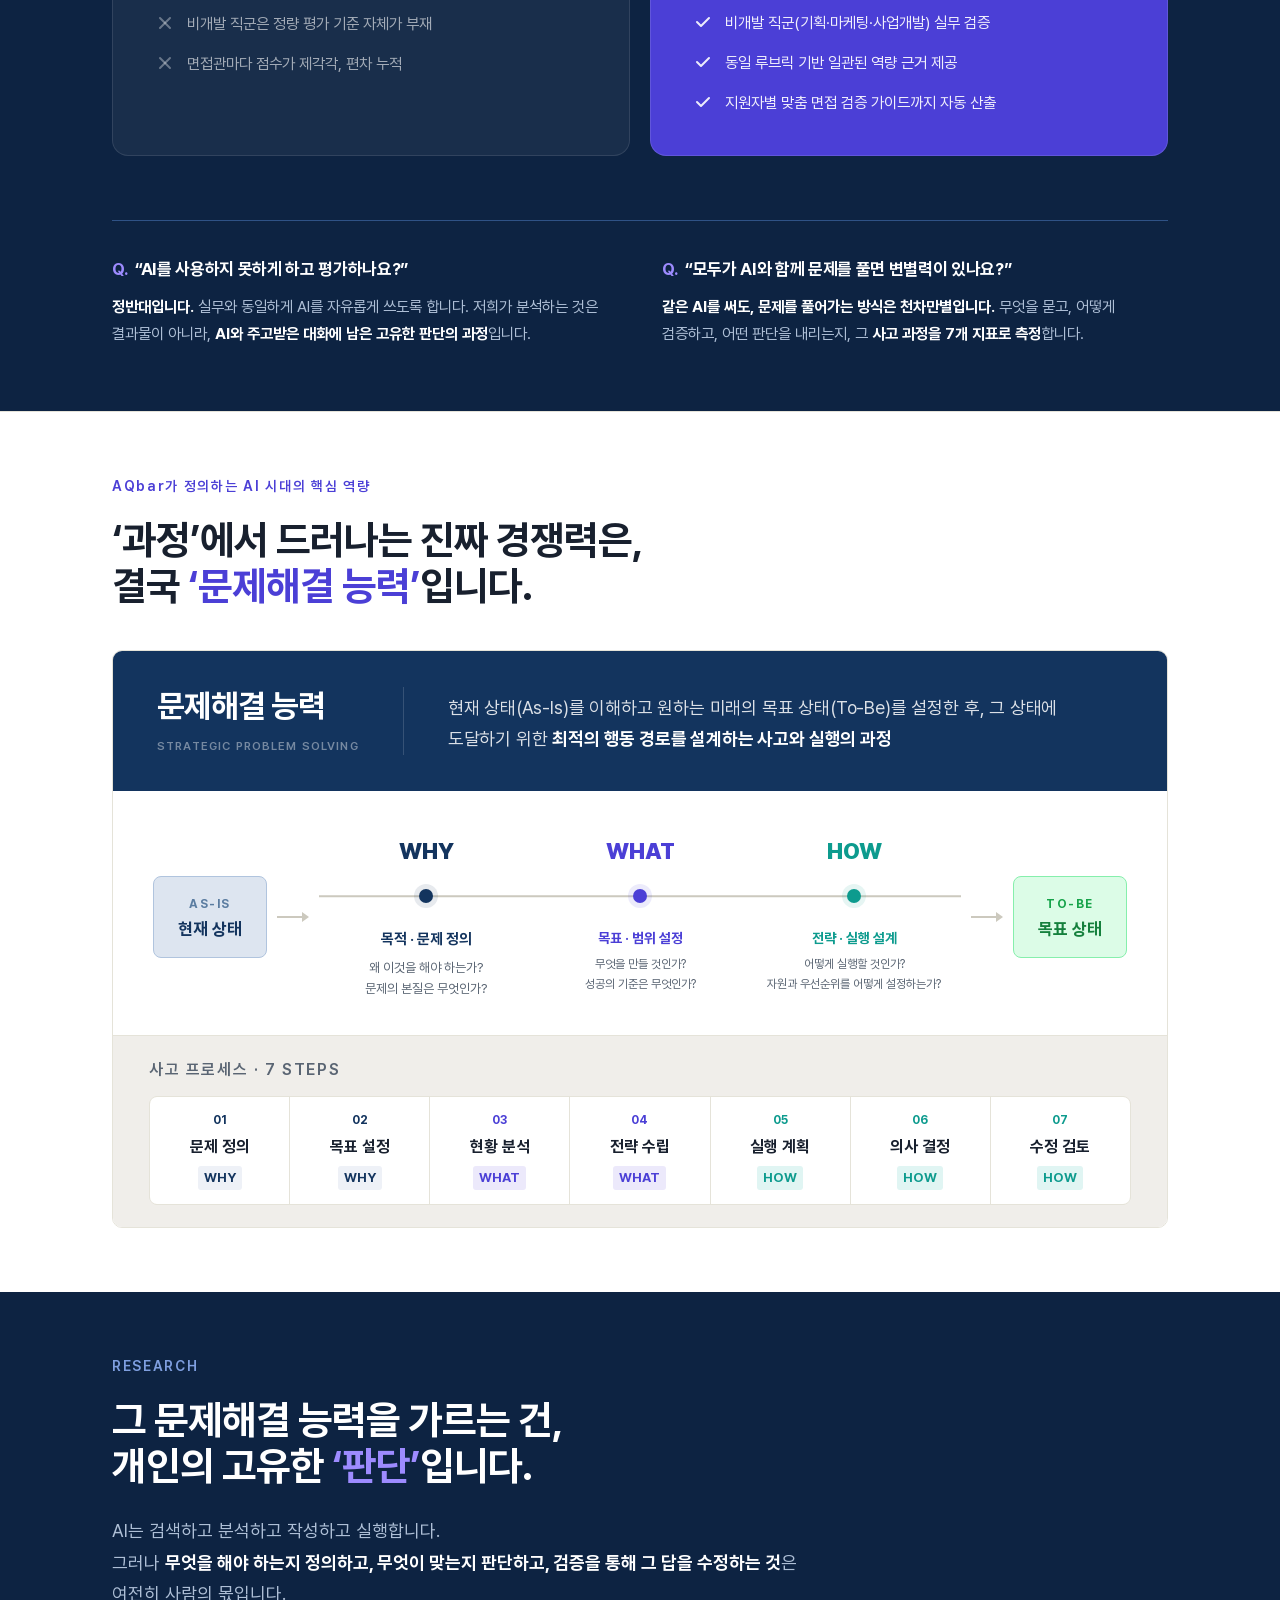
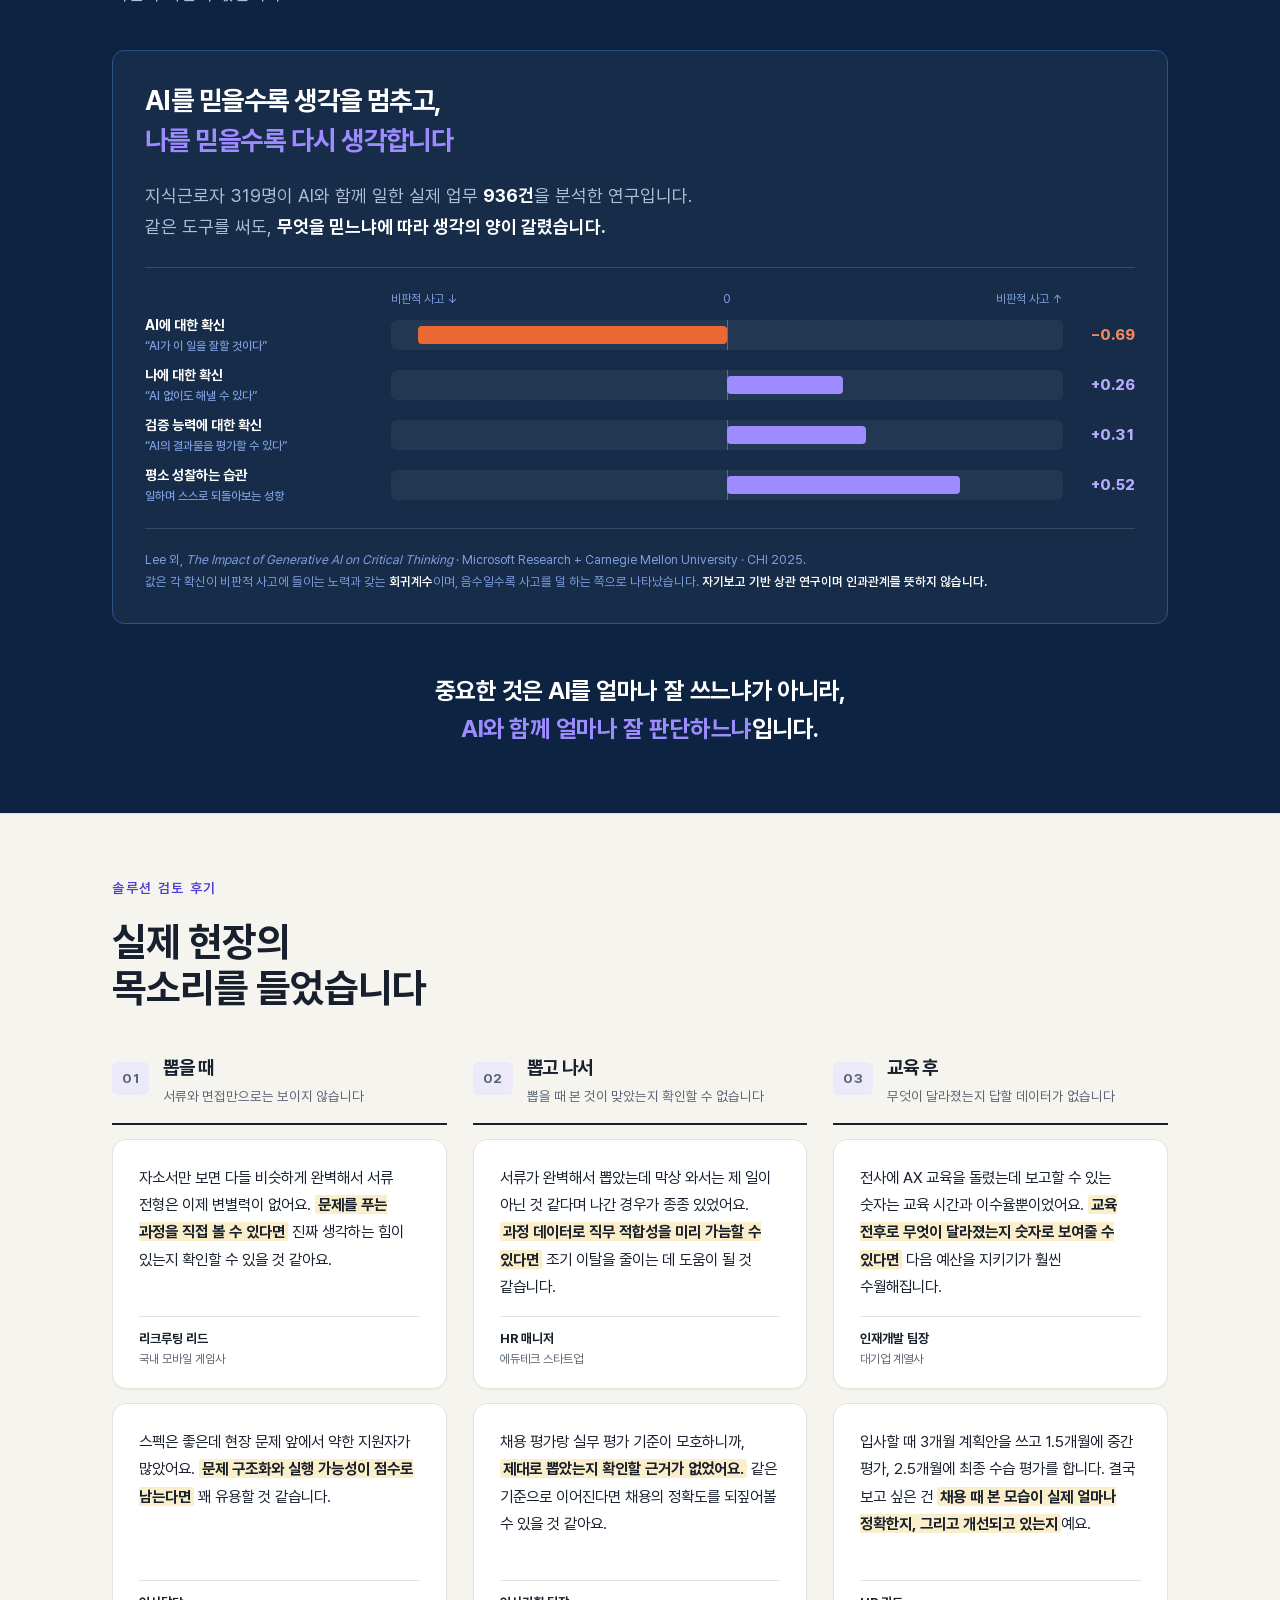
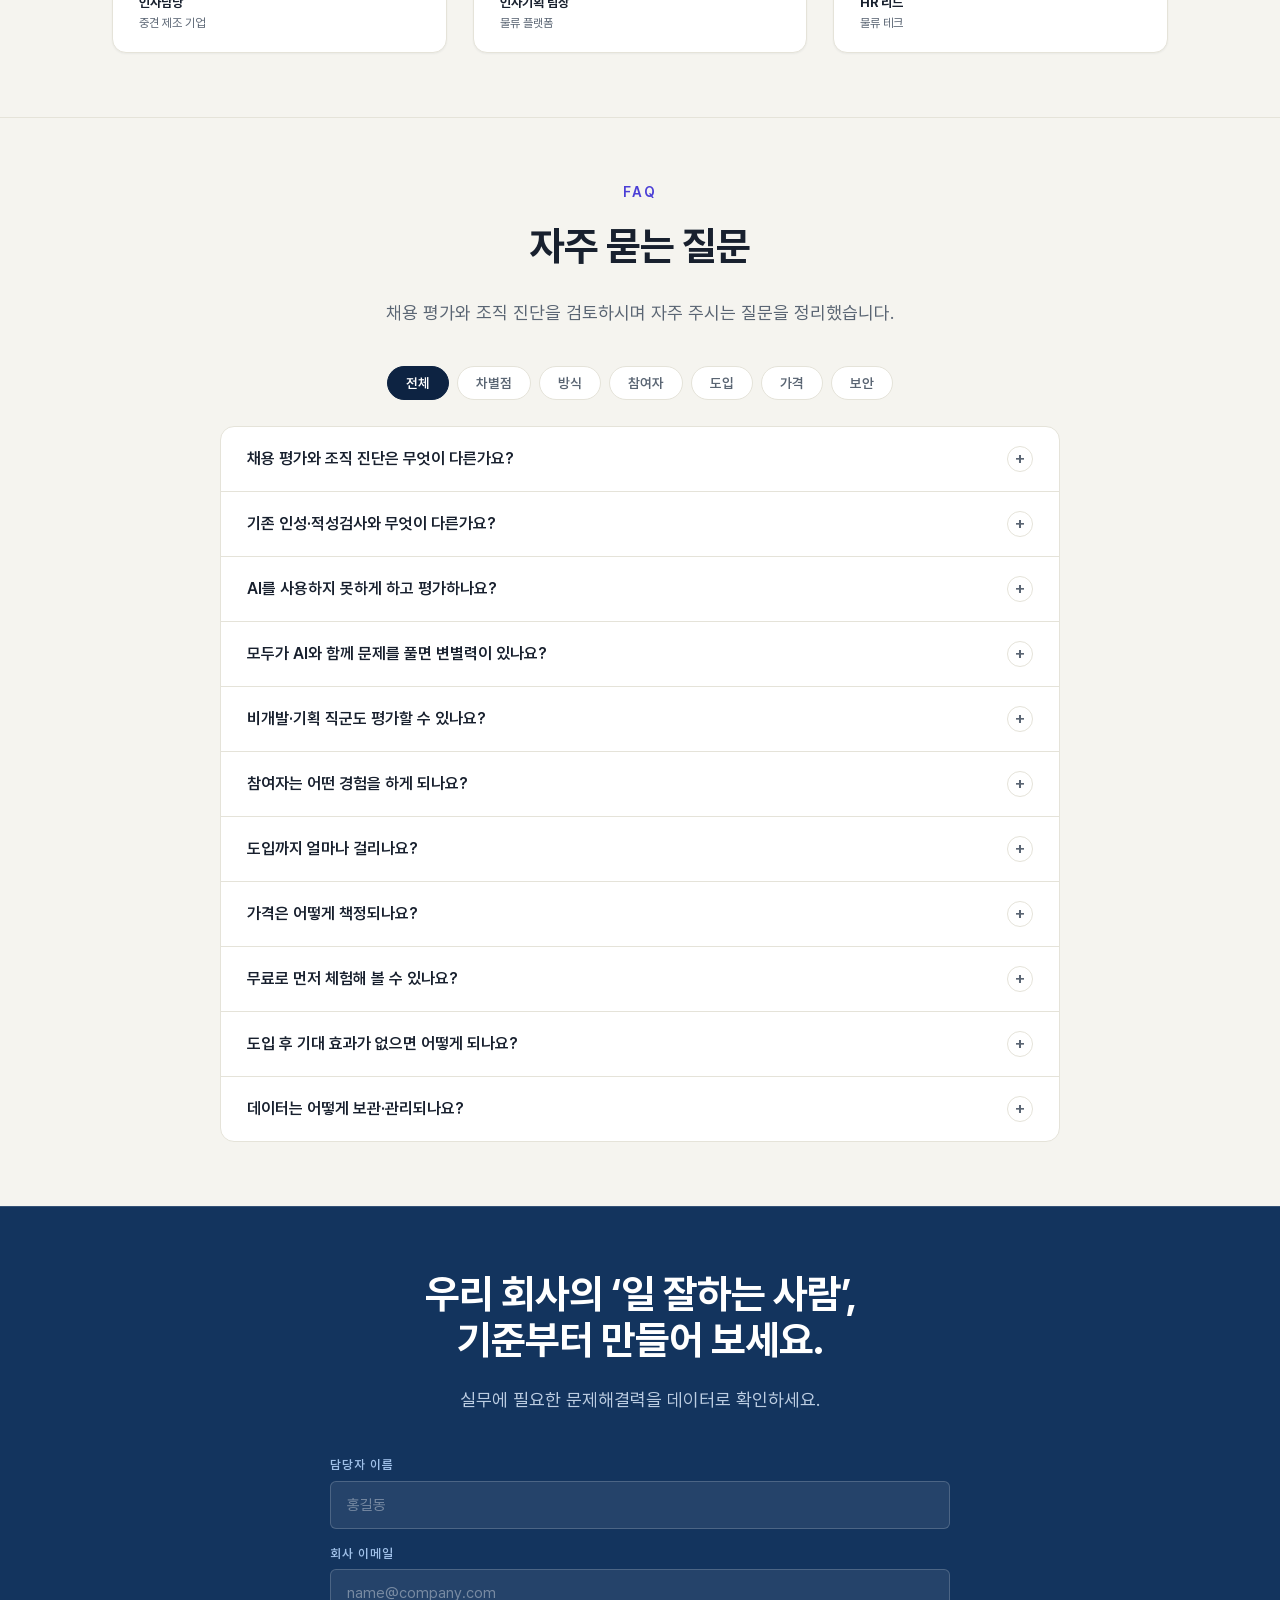
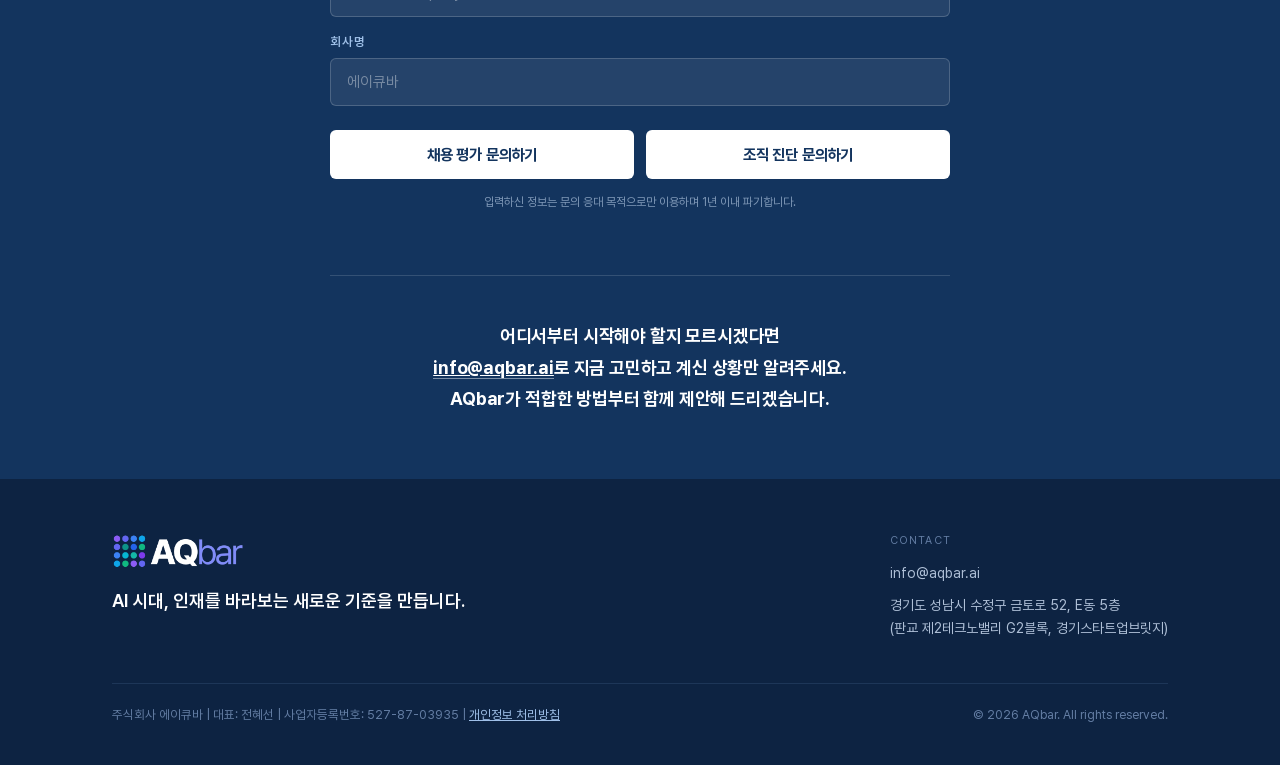
==== commit aae54658: "푸터 브랜드 칼럼 max-width 확대로 데스크톱 태그라인 1줄 유지 CONTACT 칼럼과의 사이에 436px나 되는 불필요한 여백이 있던 것을 확인, .mn-footer__br" ====
--- a/index.html
+++ b/index.html
@@ -253,7 +253,7 @@
   .mn-footer{background:var(--primary-deep);color:#aebfd6;}
   .mn-footer__inner{max-width:var(--container);margin:0 auto;padding:54px var(--gutter) 40px;}
   .mn-footer__row{display:flex;align-items:flex-start;justify-content:space-between;gap:40px;flex-wrap:wrap;}
-  .mn-footer__brand{max-width:340px;}
+  .mn-footer__brand{max-width:400px;}
   .mn-footer__brand img{height:36px;width:auto;display:block;}
   .mn-footer__tag{margin:18px 0 0;font-size:18px;font-weight:600;line-height:1.5;color:#fff;word-break:keep-all;}
   .mn-footer__label{font-family:'Pretendard',sans-serif;font-size:11px;letter-spacing:.1em;color:#637da3;text-transform:uppercase;margin-bottom:14px;}
